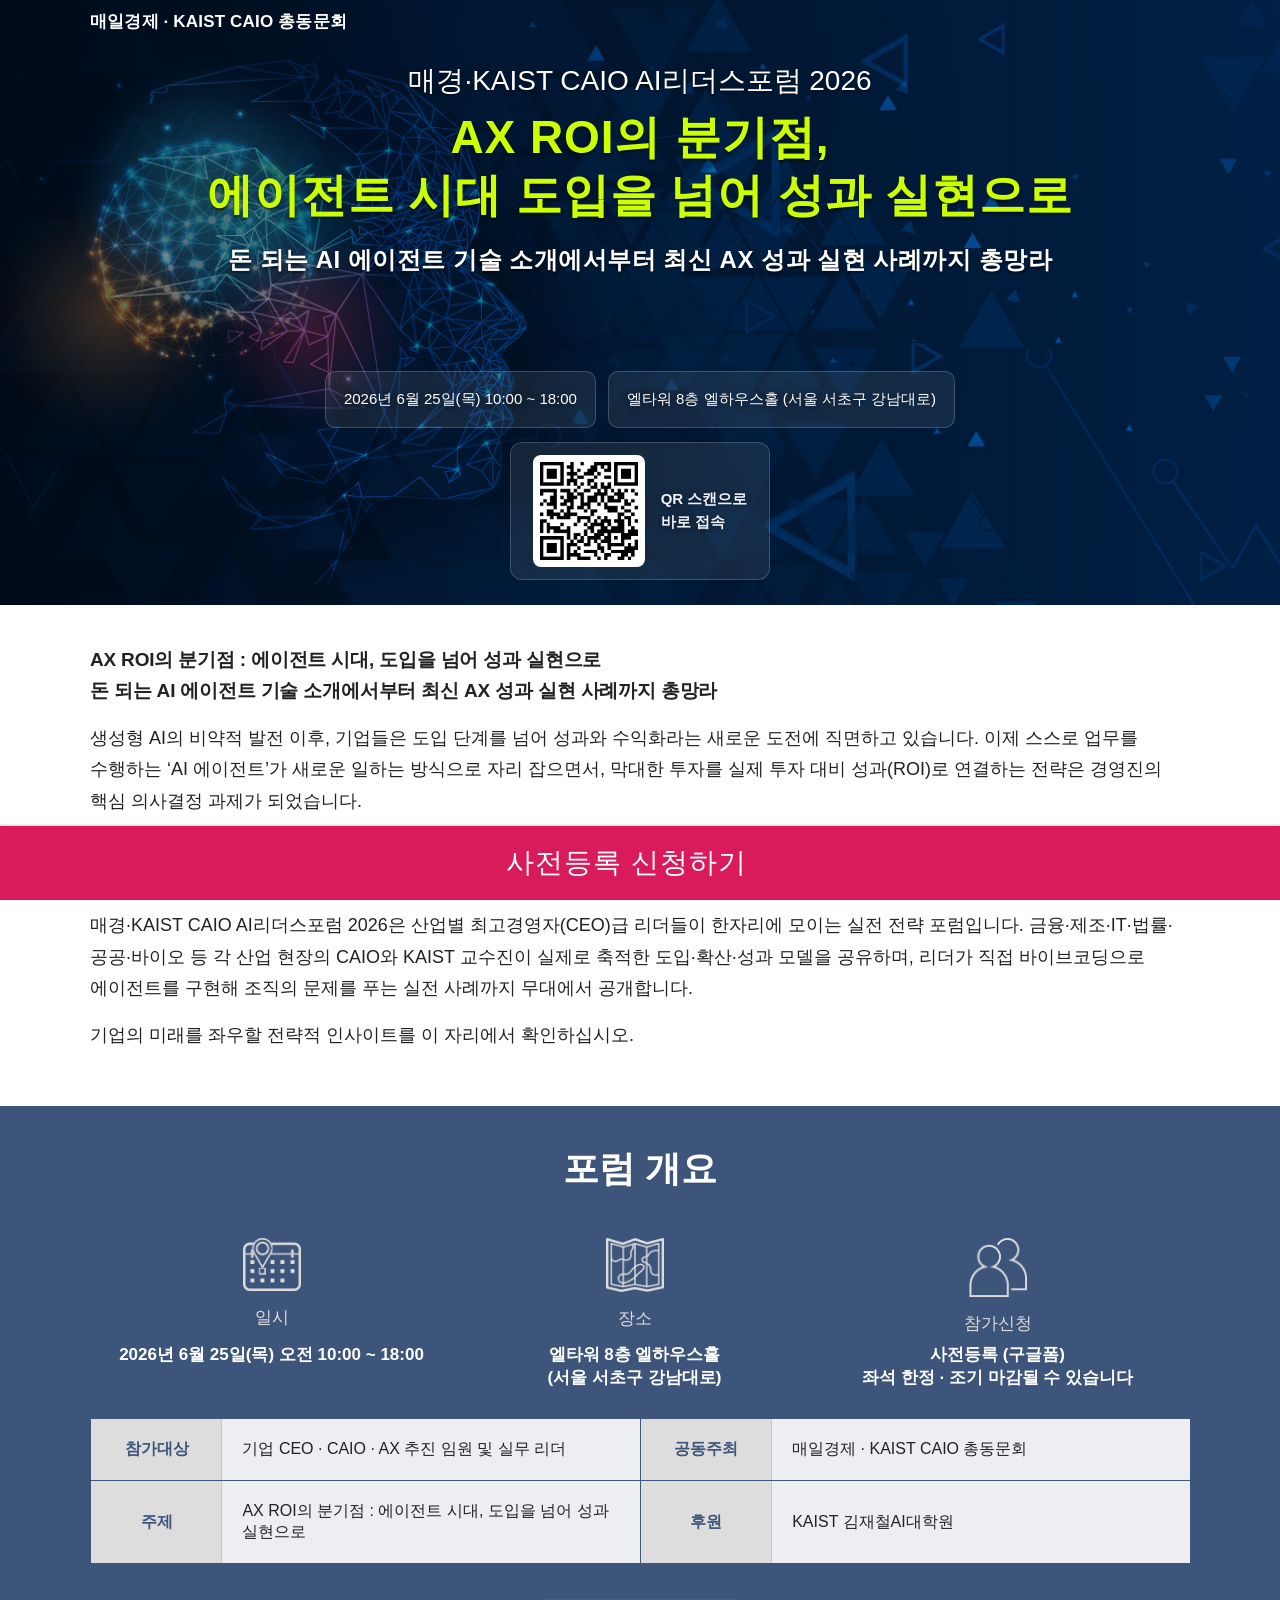
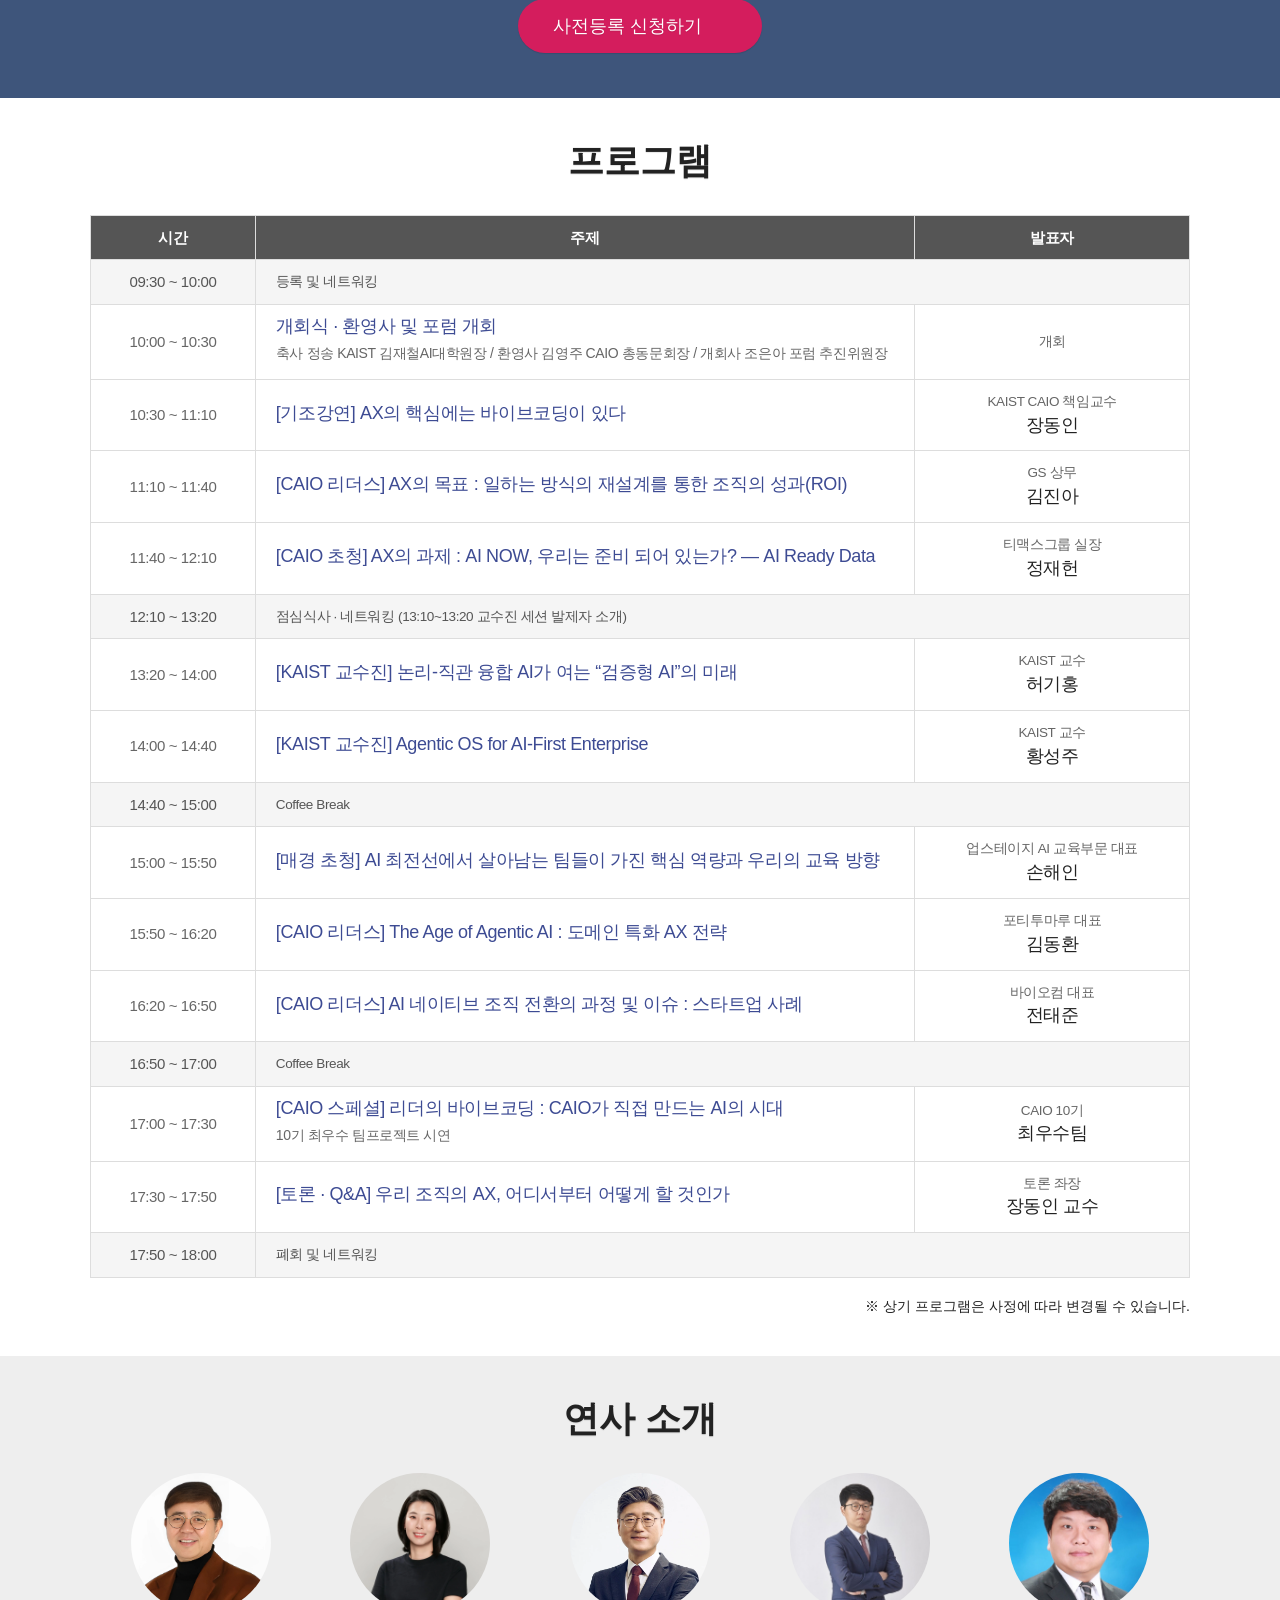
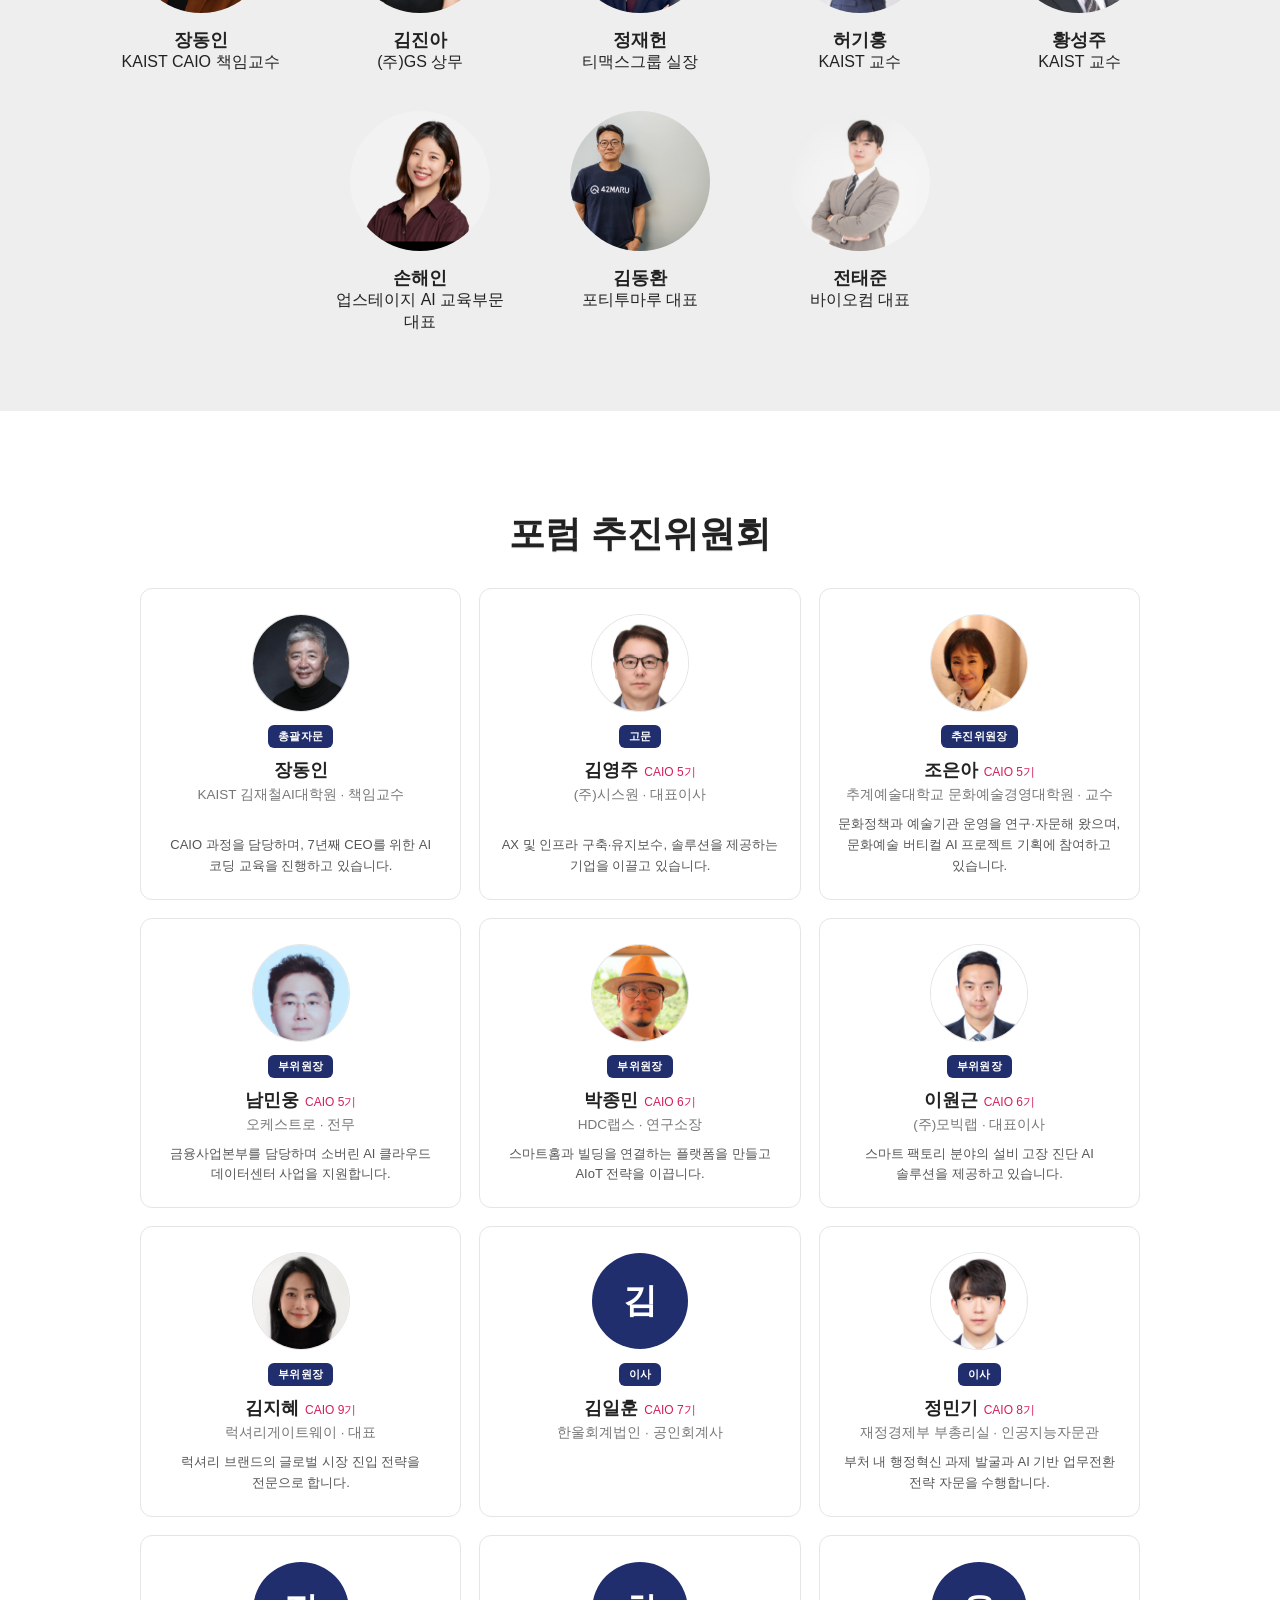
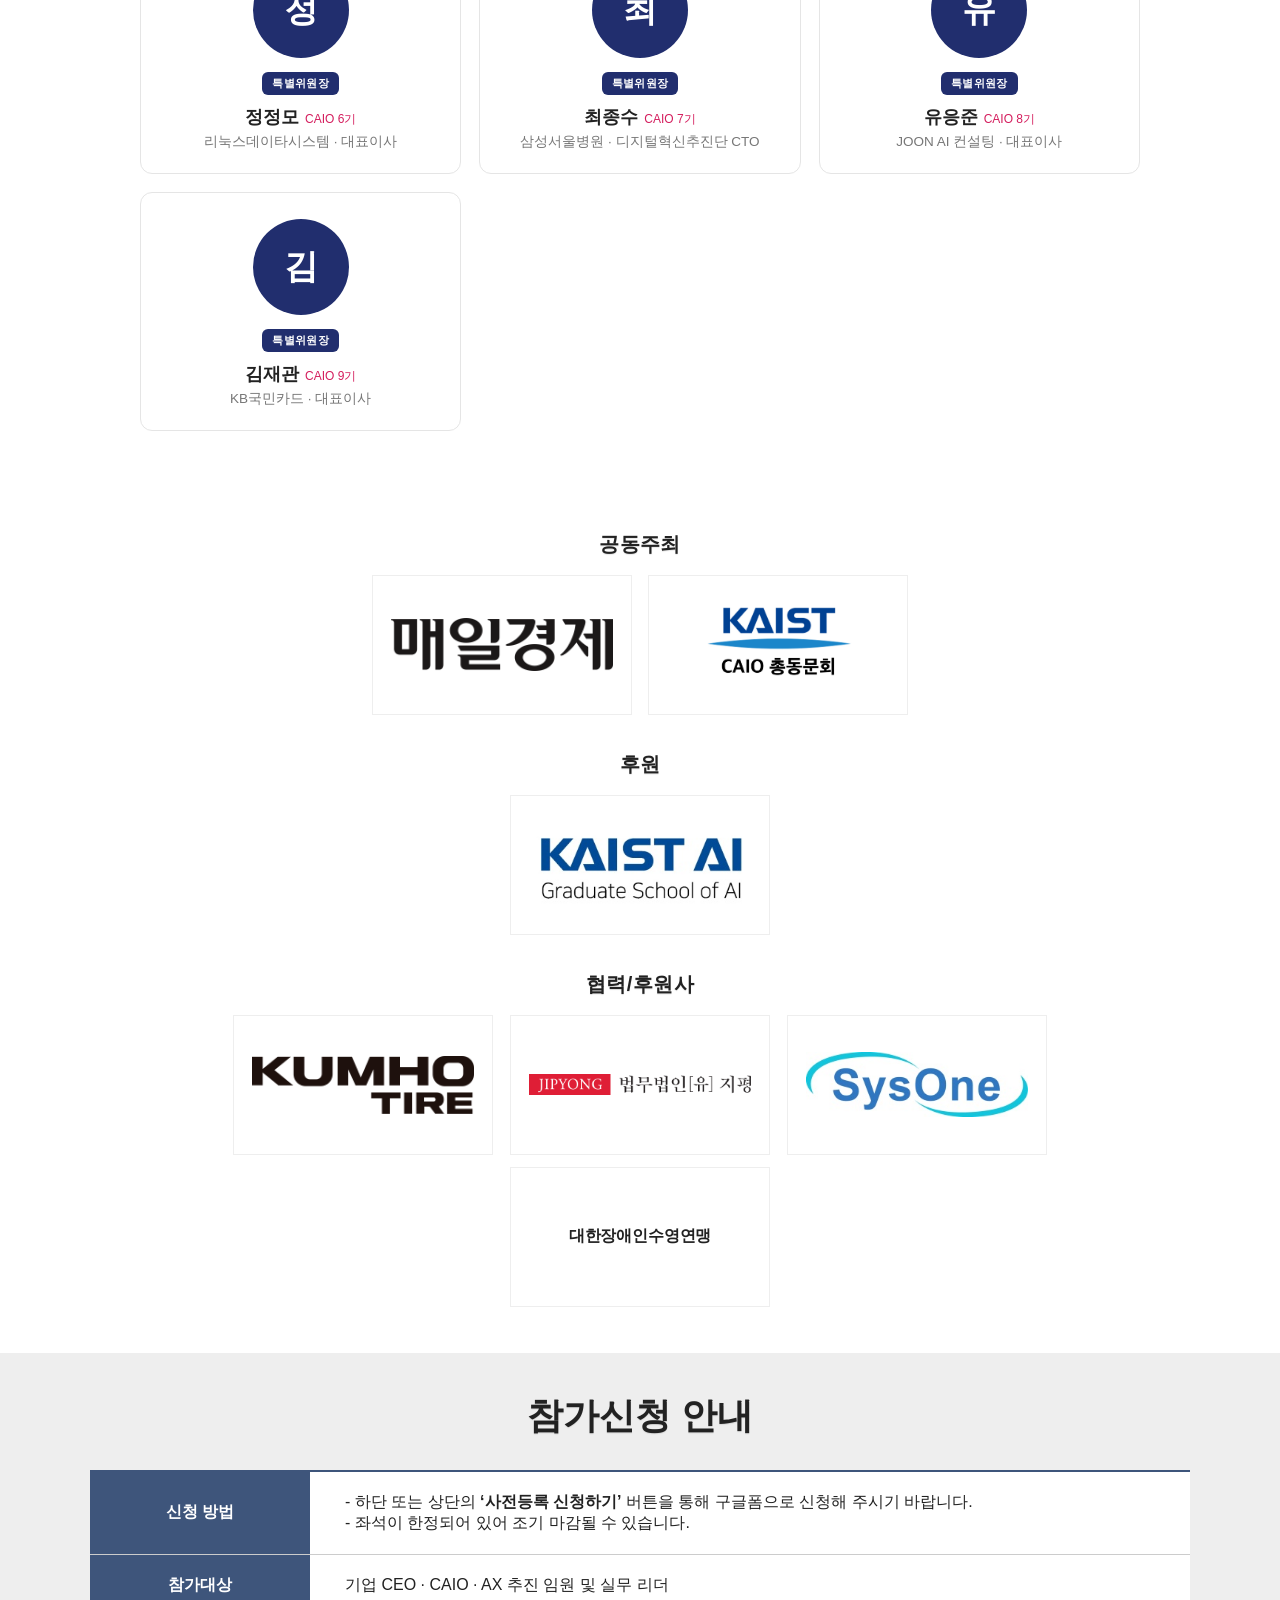
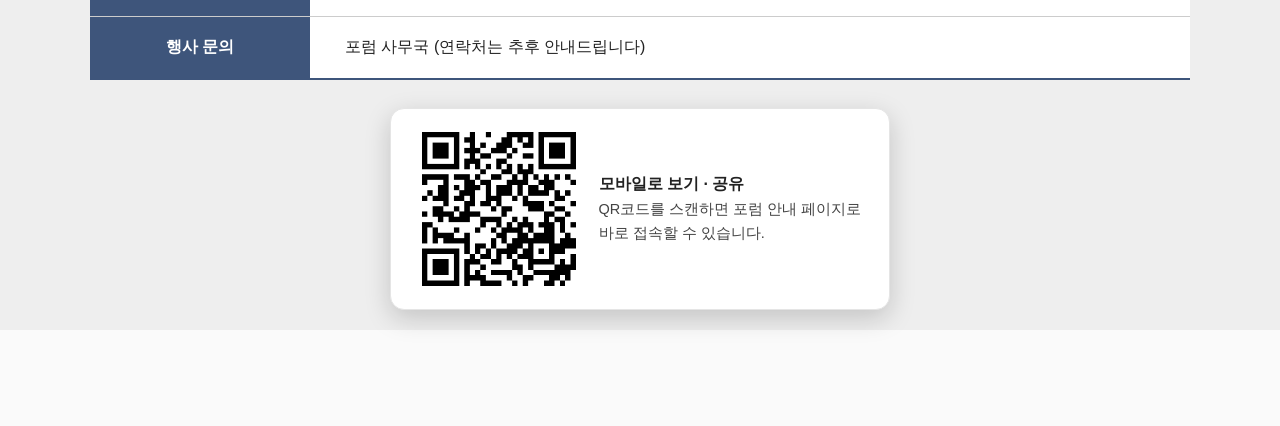
==== v1.html @ 05951656 "feat: 히어로 QR 별도 줄 분리 + 112px 확대 Co-Authored-By: Claude Fable 5 <noreply@anthropic.com>" ====
<!DOCTYPE html>
<html lang="ko">
<head>
<meta charset="UTF-8" />
<meta http-equiv="X-UA-Compatible" content="IE=edge" />
<title>매경·KAIST CAIO AI리더스포럼 2026</title>
<meta name="viewport" content="width=device-width,initial-scale=1.0" />
<meta name="description" content="AX ROI의 분기점 : 에이전트 시대, 도입을 넘어 성과 실현으로 — 2026. 6. 25(목) 엘타워 8층 엘하우스홀. 매경·KAIST CAIO AI리더스포럼 2026." />
<meta property="og:type" content="article" />
<meta property="og:title" content="매경·KAIST CAIO AI리더스포럼 2026" />
<meta property="og:description" content="AX ROI의 분기점 : 에이전트 시대, 도입을 넘어 성과 실현으로 — 2026. 6. 25(목) 엘타워 8층 엘하우스홀" />
<meta property="og:image" content="https://dev-riverkim.github.io/ai-leaders-forum-2026/images/poster.jpg" />
<meta name="twitter:card" content="summary_large_image" />

<!-- etnews 컨퍼런스 템플릿 CSS (로컬) -->
<link rel="stylesheet" href="assets/conference.css" />
<link rel="stylesheet" href="assets/SpoqaHanSans-kr.css" type="text/css" />
<script src="assets/jquery-3.6.0.min.js"></script>
<script src="assets/jquery.cookie.js"></script>
<style>
  /* 하단 고정 신청바에 마지막 콘텐츠가 가려지지 않도록 본문 끝 여백 확보 */
  body{ padding-bottom:96px; }
  main .request_guide{ padding-bottom:20px; }
  @media(max-width:768px){ body{ padding-bottom:74px; } }

  /* 파트너 로고 균일화 (원본 로고 크기가 제각각이라 박스에 맞춰 정렬) */
  main .partner .thumb_partner{ display:inline-flex !important; align-items:center; justify-content:center; width:260px; height:140px; padding:18px; box-sizing:border-box; vertical-align:middle; overflow:hidden; }
  main .partner .thumb_partner a{ display:inline-flex !important; width:auto !important; height:auto !important; padding:0 !important; align-items:center; justify-content:center; }
  main .partner .thumb_partner img{ max-width:100% !important; max-height:84px !important; width:auto !important; height:auto !important; object-fit:contain; }

  /* 강사 사진: 원형 프레임(140x140)에 종횡비 무관하게 꽉 차도록 통일 */
  main .teacher .thumb_teacher > span img{ width:100% !important; height:100% !important; object-fit:cover; object-position:center top; display:block; }

  /* 강사 그리드·이름·직책 가운데 정렬 (행 전체 중앙 정렬) */
  main .teacher .list_teacher{ text-align:center; }
  main .teacher .thumb_teacher{ text-align:center; }
  main .teacher .thumb_teacher > strong,
  main .teacher .thumb_teacher > p{ text-align:center; width:100%; }

  /* 포럼 추진위원회 */
  main .committee{ padding:60px 0; }
  main .committee .cgrid{ display:grid; grid-template-columns:repeat(3,1fr); gap:18px; max-width:1000px; margin:0 auto; }
  @media(max-width:820px){ main .committee .cgrid{ grid-template-columns:repeat(2,1fr); } }
  @media(max-width:520px){ main .committee .cgrid{ grid-template-columns:1fr; } }
  main .committee .ccard{ background:#fff; border:1px solid #e5e5e5; border-radius:12px; padding:26px 18px 22px; text-align:center; }
  main .committee .ccard .cph{ width:96px; height:96px; border-radius:50%; margin:0 auto 14px; overflow:hidden; box-shadow:0 0 0 1px #e5e5e5; }
  main .committee .ccard .cph img{ width:100%; height:100%; object-fit:cover; object-position:center top; display:block; }
  main .committee .ccard .cph.ph-init{ display:flex; align-items:center; justify-content:center; background:#212E6E; color:#fff; font-size:34px; font-weight:700; box-shadow:none; }
  main .committee .ccard .role{ display:inline-block; font-size:12px; font-weight:700; color:#fff; background:#212E6E; border-radius:4px; padding:3px 10px; }
  main .committee .ccard .cnm{ font-size:18px; font-weight:700; color:#222; margin-top:10px; }
  main .committee .ccard .cnm .gi{ font-size:12px; font-weight:500; color:#d41d5d; margin-left:6px; }
  main .committee .ccard .cpos{ font-size:13.5px; color:#777; margin-top:4px; }
  main .committee .ccard .cdesc{ font-size:13px; color:#555; line-height:1.6; margin-top:10px; }
</style>
<style>
/* ===== Designer QA fixes ===== */
header .title h2{ font-size:46px !important; line-height:1.25em; letter-spacing:.02em; }
@media(max-width:800px){ header .title h2{ font-size:34px !important; } }
.snsWrap{ margin:20px 0 !important; }
main .about article p{ font-size:18px; line-height:1.75em; }
main .about article > p:first-child b{ font-size:19px; line-height:1.6; letter-spacing:-.01em; }
main h3::after{ width:56px !important; }
main .partner h3{ font-size:20px !important; font-weight:600; margin-bottom:12px !important; letter-spacing:.02em; }
main .partner h3::after{ width:28px !important; height:2px !important; margin-top:8px !important; }
main .outline .outline_icon img{ width:58px; }
main .committee .cgrid{ align-items:stretch; }
main .committee .ccard{ display:flex; flex-direction:column; align-items:center; }
main .committee .ccard .cdesc{ margin-top:auto; padding-top:10px; }
main .committee .ccard .role{ border-radius:6px; padding:4px 10px; font-size:11px; letter-spacing:.03em; }
main .program .program_table td:last-child{ font-size:13.5px; }
@media(max-width:600px){ footer .btn_register{ font-size:20px; padding:16px 20px; } }
</style>
<style>
/* 참가신청 QR 블록 */
.qr-block{ margin:28px auto 0; display:flex; align-items:center; justify-content:center; gap:20px; background:#fff; border:1px solid #e5e5e5; border-radius:14px; padding:20px 28px; width:fit-content; max-width:92%; box-shadow:0 8px 26px rgba(0,0,0,.18); }
.qr-block img{ width:128px; height:128px; display:block; }
.qr-block p{ margin:0; font-size:14.5px; color:#444 !important; line-height:1.65; text-align:left; }
.qr-block p b{ font-size:16px; color:#222 !important; }
@media(max-width:560px){ .qr-block{ flex-direction:column; text-align:center; } .qr-block p{ text-align:center; } }
</style>
<style>
/* 히어로 인포 칩 + QR (B안: 한 줄 정렬) */
header{ position:relative; }
header .info.info-chips{ display:flex; justify-content:center; align-items:stretch; gap:12px; flex-wrap:wrap; }
header .info-chips .chip{ display:flex; align-items:center; background:rgba(255,255,255,.08); border:1px solid rgba(255,255,255,.18); border-radius:10px; padding:12px 18px; font-size:15px; font-weight:500; color:#fff; text-shadow:0 1px 6px rgba(0,0,0,.45); }
header .hero-qr-row{ display:flex; justify-content:center; margin-top:14px; }
header .hero-qr-row .chip-qr{ display:flex; align-items:center; gap:16px; background:rgba(255,255,255,.08); border:1px solid rgba(255,255,255,.18); border-radius:12px; padding:12px 22px; }
header .hero-qr-row .chip-qr img{ width:112px; height:112px; background:#fff; padding:5px; border-radius:8px; box-sizing:border-box; display:block; }
header .hero-qr-row .chip-qr b{ font-size:15px; color:#eef1fb; text-align:left; line-height:1.5; font-weight:600; text-shadow:0 1px 6px rgba(0,0,0,.45); }
@media(max-width:600px){ header .hero-qr-row{ display:none; } }
/* 하단 QR 강화 (포스터·공유용) */
.qr-block img{ width:160px !important; height:160px !important; }
</style>
</head>
<body>

<header style="background:url('images/header_bg.jpg') no-repeat; background-size:cover;">
  <div class="wrap">
    <h1><span style="font-size:17px;color:#fff;font-weight:700;letter-spacing:.01em;">매일경제 · KAIST CAIO 총동문회</span></h1>
    <div class="title">
      <p class="subcopy">매경·KAIST CAIO AI리더스포럼 2026</p>
      <h2>AX ROI의 분기점,<br>에이전트 시대 도입을 넘어 성과 실현으로</h2>
      <p class="subcopy2">돈 되는 AI 에이전트 기술 소개에서부터 최신 AX 성과 실현 사례까지 총망라</p>
    </div>
    <div class="snsWrap">
      <p>
        <a href="#" id="sns-tw" title="트위터 공유하기" class="btn_twitter" target="_blank" rel="noopener"></a>
        <a href="#" id="sns-fb" title="페이스북 공유하기" class="btn_facebook" target="_blank" rel="noopener"></a>
        <a href="#" id="sns-url" title="URL 복사하기" class="btn_url"></a>
      </p>
    </div>
    <div class="info info-chips">
      <span class="chip">2026년 6월 25일(목) 10:00 ~ 18:00</span>
      <span class="chip">엘타워 8층 엘하우스홀 (서울 서초구 강남대로)</span>
    </div>
    <div class="hero-qr-row" aria-hidden="true">
      <span class="chip chip-qr"><img src="qr.png" alt=""><b>QR 스캔으로<br>바로 접속</b></span>
    </div>
  </div>
</header>

<main role="main">
  <!-- 포럼 소개 -->
  <section class="about">
    <div class="wrap">
      <div class="h3_sub">
        <article>
          <p><b>AX ROI의 분기점 : 에이전트 시대, 도입을 넘어 성과 실현으로<br>
          돈 되는 AI 에이전트 기술 소개에서부터 최신 AX 성과 실현 사례까지 총망라</b></p>

          <p>생성형 AI의 비약적 발전 이후, 기업들은 도입 단계를 넘어 성과와 수익화라는 새로운 도전에 직면하고 있습니다. 이제 스스로 업무를 수행하는 ‘AI 에이전트’가 새로운 일하는 방식으로 자리 잡으면서, 막대한 투자를 실제 투자 대비 성과(ROI)로 연결하는 전략은 경영진의 핵심 의사결정 과제가 되었습니다.</p>

          <p>2026년은 기업 AI 확산의 분기점이 될 것입니다. 개념검증(PoC)을 지나 조직 전반으로 성과를 입증하느냐, 아니면 투자가 부담으로 남느냐 — 이제 누가 먼저 준비하느냐에 따라 기업의 경쟁력은 크게 달라질 수 있습니다.</p>

          <p>매경·KAIST CAIO AI리더스포럼 2026은 산업별 최고경영자(CEO)급 리더들이 한자리에 모이는 실전 전략 포럼입니다. 금융·제조·IT·법률·공공·바이오 등 각 산업 현장의 CAIO와 KAIST 교수진이 실제로 축적한 도입·확산·성과 모델을 공유하며, 리더가 직접 바이브코딩으로 에이전트를 구현해 조직의 문제를 푸는 실전 사례까지 무대에서 공개합니다.</p>

          <p>기업의 미래를 좌우할 전략적 인사이트를 이 자리에서 확인하십시오.</p>
        </article>
      </div>
    </div>
  </section>

  <!-- 포럼 개요 -->
  <section class="outline">
    <div class="wrap">
      <h3>포럼 개요</h3>
      <ul class="clearfix">
        <li>
          <div class="outline_icon"><img src="images/icon_outline01.png" alt="일시 아이콘"><span>일시</span></div>
          <strong>2026년 6월 25일(목) 오전 10:00 ~ 18:00</strong>
        </li>
        <li>
          <div class="outline_icon"><img src="images/icon_outline02.png" alt="장소 아이콘"><span>장소</span></div>
          <strong>엘타워 8층 엘하우스홀<br>(서울 서초구 강남대로)</strong>
        </li>
        <li>
          <div class="outline_icon"><img src="images/icon_outline03.png" alt="참가신청 아이콘"><span>참가신청</span></div>
          <strong>사전등록 (구글폼)<br>좌석 한정 · 조기 마감될 수 있습니다</strong>
        </li>
      </ul>

      <table class="clearfix outline_table">
        <colgroup><col width="12%"><col width="38%"><col width="12%"><col width="38%"></colgroup>
        <tr>
          <th>참가대상</th><td>기업 CEO · CAIO · AX 추진 임원 및 실무 리더</td>
          <th>공동주최</th><td>매일경제 · KAIST CAIO 총동문회</td>
        </tr>
        <tr>
          <th>주제</th><td>AX ROI의 분기점 : 에이전트 시대, 도입을 넘어 성과 실현으로</td>
          <th>후원</th><td>KAIST 김재철AI대학원</td>
        </tr>
      </table>

      <div class="outline_btnWrap">
        <a href="#" class="btn_register js-register" title="사전등록 신청하기">사전등록 신청하기<i></i></a>
      </div>
    </div>
  </section>

  <!-- 프로그램 -->
  <section class="program">
    <div class="wrap">
      <h3>프로그램</h3>
      <table class="program_table">
        <colgroup><col width="15%"><col width="*"><col width="25%"></colgroup>
        <thead><tr><th>시간</th><th>주제</th><th>발표자</th></tr></thead>
        <tbody>
          <tr class="break"><td>09:30 ~ 10:00</td><td colspan="2">등록 및 네트워킹</td></tr>
          <tr>
            <td>10:00 ~ 10:30</td>
            <td><strong>개회식 · 환영사 및 포럼 개회</strong><p>축사 정송 KAIST 김재철AI대학원장 / 환영사 김영주 CAIO 총동문회장 / 개회사 조은아 포럼 추진위원장</p></td>
            <td>개회</td>
          </tr>
          <tr>
            <td>10:30 ~ 11:10</td>
            <td><strong>[기조강연] AX의 핵심에는 바이브코딩이 있다</strong></td>
            <td>KAIST CAIO 책임교수<strong>장동인</strong></td>
          </tr>
          <tr>
            <td>11:10 ~ 11:40</td>
            <td><strong>[CAIO 리더스] AX의 목표 : 일하는 방식의 재설계를 통한 조직의 성과(ROI)</strong></td>
            <td>GS 상무<strong>김진아</strong></td>
          </tr>
          <tr>
            <td>11:40 ~ 12:10</td>
            <td><strong>[CAIO 초청] AX의 과제 : AI NOW, 우리는 준비 되어 있는가? — AI Ready Data</strong></td>
            <td>티맥스그룹 실장<strong>정재헌</strong></td>
          </tr>
          <tr class="break"><td>12:10 ~ 13:20</td><td colspan="2">점심식사 · 네트워킹 (13:10~13:20 교수진 세션 발제자 소개)</td></tr>
          <tr>
            <td>13:20 ~ 14:00</td>
            <td><strong>[KAIST 교수진] 논리-직관 융합 AI가 여는 “검증형 AI”의 미래</strong></td>
            <td>KAIST 교수<strong>허기홍</strong></td>
          </tr>
          <tr>
            <td>14:00 ~ 14:40</td>
            <td><strong>[KAIST 교수진] Agentic OS for AI-First Enterprise</strong></td>
            <td>KAIST 교수<strong>황성주</strong></td>
          </tr>
          <tr class="break"><td>14:40 ~ 15:00</td><td colspan="2">Coffee Break</td></tr>
          <tr>
            <td>15:00 ~ 15:50</td>
            <td><strong>[매경 초청] AI 최전선에서 살아남는 팀들이 가진 핵심 역량과 우리의 교육 방향</strong></td>
            <td>업스테이지 AI 교육부문 대표<strong>손해인</strong></td>
          </tr>
          <tr>
            <td>15:50 ~ 16:20</td>
            <td><strong>[CAIO 리더스] The Age of Agentic AI : 도메인 특화 AX 전략</strong></td>
            <td>포티투마루 대표<strong>김동환</strong></td>
          </tr>
          <tr>
            <td>16:20 ~ 16:50</td>
            <td><strong>[CAIO 리더스] AI 네이티브 조직 전환의 과정 및 이슈 : 스타트업 사례</strong></td>
            <td>바이오컴 대표<strong>전태준</strong></td>
          </tr>
          <tr class="break"><td>16:50 ~ 17:00</td><td colspan="2">Coffee Break</td></tr>
          <tr>
            <td>17:00 ~ 17:30</td>
            <td><strong>[CAIO 스페셜] 리더의 바이브코딩 : CAIO가 직접 만드는 AI의 시대</strong><p>10기 최우수 팀프로젝트 시연</p></td>
            <td>CAIO 10기<strong>최우수팀</strong></td>
          </tr>
          <tr>
            <td>17:30 ~ 17:50</td>
            <td><strong>[토론 · Q&amp;A] 우리 조직의 AX, 어디서부터 어떻게 할 것인가</strong></td>
            <td>토론 좌장<strong>장동인 교수</strong></td>
          </tr>
          <tr class="break"><td>17:50 ~ 18:00</td><td colspan="2">폐회 및 네트워킹</td></tr>
        </tbody>
      </table>
      <style>main .program .wrap > table td {text-align:center !important;} main .program .wrap > table td:nth-child(2) {text-align:left !important; padding-left:20px;}</style>
      <p class="textalign-right">※ 상기 프로그램은 사정에 따라 변경될 수 있습니다.</p>
    </div>
  </section>

  <!-- 강사소개 -->
  <section class="teacher">
    <div class="wrap">
      <h3>연사 소개</h3>
      <div class="list_teacher clearfix">

        <div id="lecturer2_btn" class="thumb_teacher"><span><img src="images/jangdongin.webp" width="130"></span><strong>장동인</strong><p>KAIST CAIO 책임교수</p></div>
        <div id="record2_modal" class="modal"><div class="modalWrap"><span class="close" title="닫기">&times;</span><div class="modal-content"><p><b>[기조강연] AX의 핵심에는 바이브코딩이 있다</b><br><br>現 KAIST 김재철AI대학원 CAIO 담당 책임교수 / AiBB Lab 대표<br>7년째 CEO를 위한 AI 코딩 교육 진행<br>前 한국테라데이타 부사장, SAS코리아 부사장 등 역임<br><br>AX(AI 전환)를 성과로 연결하는 핵심 동력으로서의 ‘바이브코딩’을 조망하고, 리더가 직접 AI를 활용해 조직의 문제를 푸는 방향을 제시합니다.</p></div></div></div>

        <div id="lecturer3_btn" class="thumb_teacher"><span><img src="images/kimjina.webp" width="130"></span><strong>김진아</strong><p>(주)GS 상무</p></div>
        <div id="record3_modal" class="modal"><div class="modalWrap"><span class="close" title="닫기">&times;</span><div class="modal-content"><p><b>[CAIO 리더스] AX의 목표 : 일하는 방식의 재설계를 통한 조직의 성과(ROI)</b><br>(주)GS 상무 · AX 조직 52g<br><br>GS그룹 AX 조직 52g가 6년간 정유공장·발전소·물류센터·편의점·고객센터 현장에서 추진한 혁신 사례를 통해, 기술 도입을 넘어 실제 업무 변화와 성과로 이어지는 방법을 공유합니다. AI를 조직문화와 일하는 방식의 변화로 연결하는 리더십·변화관리 원칙을 다룹니다.</p></div></div></div>

        <div id="lecturer4_btn" class="thumb_teacher"><span><img src="images/jeongjaeheon.webp" width="130"></span><strong>정재헌</strong><p>티맥스그룹 실장</p></div>
        <div id="record4_modal" class="modal"><div class="modalWrap"><span class="close" title="닫기">&times;</span><div class="modal-content"><p><b>[CAIO 초청] AX의 과제 : AI NOW, 우리는 준비 되어 있는가? — AI Ready Data</b><br>Tmax그룹 실장 · 前 오케스트로 AGI 대표<br><br>에이전트는 구매가 아니라 보안·인프라·데이터 3대 전제 위에서 작동합니다. 경쟁력이 비정형·실시간 데이터의 표준화(ARD)로 이동하는 흐름과, 운영 가능한 AI 학습데이터를 만드는 글로벌 표준·프로세스, 한국형 소버린 AI 전략까지 제시합니다.</p></div></div></div>

        <div id="lecturer5_btn" class="thumb_teacher"><span><img src="images/heogihong.jpg" width="130"></span><strong>허기홍</strong><p>KAIST 교수</p></div>
        <div id="record5_modal" class="modal"><div class="modalWrap"><span class="close" title="닫기">&times;</span><div class="modal-content"><p><b>[KAIST 교수진] 논리-직관 융합 AI가 여는 “검증형 AI”의 미래</b><br>KAIST 교수<br><br>신경망 기반 AI는 지시를 올바로 따르는지 엄밀히 판단하기 어렵습니다. 뛰어난 직관의 언어 모델과 엄밀한 논리의 검증 시스템이 결합되는 ‘검증형 AI’의 미래를 함께 그립니다.</p></div></div></div>

        <div id="lecturer6_btn" class="thumb_teacher"><span><img src="images/hwangseongju.jpg" width="130"></span><strong>황성주</strong><p>KAIST 교수</p></div>
        <div id="record6_modal" class="modal"><div class="modalWrap"><span class="close" title="닫기">&times;</span><div class="modal-content"><p><b>[KAIST 교수진] Agentic OS for AI-First Enterprise</b><br>KAIST 교수<br><br>AI-First 기업으로 전환하기 위한 에이전트 기반 운영체계(Agentic OS)의 개념과 방향을 제시합니다.</p></div></div></div>

        <div id="lecturer7_btn" class="thumb_teacher"><span><img src="images/sonhaein.png" width="130"></span><strong>손해인</strong><p>업스테이지 AI 교육부문 대표</p></div>
        <div id="record7_modal" class="modal"><div class="modalWrap"><span class="close" title="닫기">&times;</span><div class="modal-content"><p><b>[매경 초청] AI 최전선에서 살아남는 팀들이 가진 핵심 역량과 우리의 교육 방향</b><br>업스테이지 AI 교육부문 대표 · 창업 멤버<br><br>AlphaGo·ChatGPT·Agent 시대로 파도가 빨라지며 기업이 원하는 인재상도 달라졌습니다. NVIDIA·업스테이지 최전선에서 목격한 살아남는 팀의 공통 역량과, 에이전트 시대 교육이 바꿔야 할 지점을 구체적으로 풀어냅니다.</p></div></div></div>

        <div id="lecturer8_btn" class="thumb_teacher"><span><img src="images/kimdonghwan.jpg" width="130"></span><strong>김동환</strong><p>포티투마루 대표</p></div>
        <div id="record8_modal" class="modal"><div class="modalWrap"><span class="close" title="닫기">&times;</span><div class="modal-content"><p><b>[CAIO 리더스] The Age of Agentic AI : 도메인 특화 AX 전략</b><br>포티투마루 대표 · 국가AI전략위 공공AX 위원<br><br>딥러닝 기반 AI의 발전 흐름을 돌아보고, Generative를 넘어 Agentic AI 기반의 산업·공공·행정 혁신으로 생산성과 글로벌 경쟁력을 확보한 사례를 공유합니다. 금융·제조·전자·법률·헬스케어·공공 등 도메인별 특화 AX 전략을 함께 고민합니다.</p></div></div></div>

        <div id="lecturer9_btn" class="thumb_teacher"><span><img src="images/jeontaejun.jpg" width="130"></span><strong>전태준</strong><p>바이오컴 대표</p></div>
        <div id="record9_modal" class="modal"><div class="modalWrap"><span class="close" title="닫기">&times;</span><div class="modal-content"><p><b>[CAIO 리더스] AI 네이티브 조직 전환의 과정 및 이슈 : 스타트업 사례</b><br>바이오컴 대표 · KAIST CAIO 과정 대상<br><br>AI를 도입한 회사는 많지만 성과를 매출·비용으로 증명하는 회사는 드뭅니다. AI가 안전하고 측정 가능하게 일하도록 만드는 운영 체계를 다루며, 인당 생산성을 끌어올리는 방법과 자산이 되는 에이전트의 차이를 직접 운영·검증한 경험으로 제시합니다.</p></div></div></div>

      </div>
    </div>
  </section>

  <!-- 포럼 추진위원회 -->
  <section class="committee">
    <div class="wrap">
      <h3>포럼 추진위원회</h3>
      <div class="cgrid">
        <div class="ccard"><div class="cph"><img src="images/comm_jangdongin.jpg" alt="장동인"></div><span class="role">총괄자문</span><div class="cnm">장동인</div><div class="cpos">KAIST 김재철AI대학원 · 책임교수</div><div class="cdesc">CAIO 과정을 담당하며, 7년째 CEO를 위한 AI 코딩 교육을 진행하고 있습니다.</div></div>
        <div class="ccard"><div class="cph"><img src="images/comm_kimyoungju.jpg" alt="김영주"></div><span class="role">고문</span><div class="cnm">김영주<span class="gi">CAIO 5기</span></div><div class="cpos">(주)시스원 · 대표이사</div><div class="cdesc">AX 및 인프라 구축·유지보수, 솔루션을 제공하는 기업을 이끌고 있습니다.</div></div>
        <div class="ccard"><div class="cph"><img src="images/comm_joeuna.jpg" alt="조은아"></div><span class="role">추진위원장</span><div class="cnm">조은아<span class="gi">CAIO 5기</span></div><div class="cpos">추계예술대학교 문화예술경영대학원 · 교수</div><div class="cdesc">문화정책과 예술기관 운영을 연구·자문해 왔으며, 문화예술 버티컬 AI 프로젝트 기획에 참여하고 있습니다.</div></div>
        <div class="ccard"><div class="cph"><img src="images/comm_nammin.jpg" alt="남민웅"></div><span class="role">부위원장</span><div class="cnm">남민웅<span class="gi">CAIO 5기</span></div><div class="cpos">오케스트로 · 전무</div><div class="cdesc">금융사업본부를 담당하며 소버린 AI 클라우드 데이터센터 사업을 지원합니다.</div></div>
        <div class="ccard"><div class="cph"><img src="images/comm_parkjongmin.jpg" alt="박종민"></div><span class="role">부위원장</span><div class="cnm">박종민<span class="gi">CAIO 6기</span></div><div class="cpos">HDC랩스 · 연구소장</div><div class="cdesc">스마트홈과 빌딩을 연결하는 플랫폼을 만들고 AIoT 전략을 이끕니다.</div></div>
        <div class="ccard"><div class="cph"><img src="images/comm_leewongeun.jpg" alt="이원근"></div><span class="role">부위원장</span><div class="cnm">이원근<span class="gi">CAIO 6기</span></div><div class="cpos">(주)모빅랩 · 대표이사</div><div class="cdesc">스마트 팩토리 분야의 설비 고장 진단 AI 솔루션을 제공하고 있습니다.</div></div>
        <div class="ccard"><div class="cph"><img src="images/comm_kimjihye.jpg" alt="김지혜"></div><span class="role">부위원장</span><div class="cnm">김지혜<span class="gi">CAIO 9기</span></div><div class="cpos">럭셔리게이트웨이 · 대표</div><div class="cdesc">럭셔리 브랜드의 글로벌 시장 진입 전략을 전문으로 합니다.</div></div>
        <div class="ccard"><div class="cph ph-init">김</div><span class="role">이사</span><div class="cnm">김일훈<span class="gi">CAIO 7기</span></div><div class="cpos">한울회계법인 · 공인회계사</div></div>
        <div class="ccard"><div class="cph"><img src="images/comm_jeongmingi.jpg" alt="정민기"></div><span class="role">이사</span><div class="cnm">정민기<span class="gi">CAIO 8기</span></div><div class="cpos">재정경제부 부총리실 · 인공지능자문관</div><div class="cdesc">부처 내 행정혁신 과제 발굴과 AI 기반 업무전환 전략 자문을 수행합니다.</div></div>
        <div class="ccard"><div class="cph ph-init">정</div><span class="role">특별위원장</span><div class="cnm">정정모<span class="gi">CAIO 6기</span></div><div class="cpos">리눅스데이타시스템 · 대표이사</div></div>
        <div class="ccard"><div class="cph ph-init">최</div><span class="role">특별위원장</span><div class="cnm">최종수<span class="gi">CAIO 7기</span></div><div class="cpos">삼성서울병원 · 디지털혁신추진단 CTO</div></div>
        <div class="ccard"><div class="cph ph-init">유</div><span class="role">특별위원장</span><div class="cnm">유응준<span class="gi">CAIO 8기</span></div><div class="cpos">JOON AI 컨설팅 · 대표이사</div></div>
        <div class="ccard"><div class="cph ph-init">김</div><span class="role">특별위원장</span><div class="cnm">김재관<span class="gi">CAIO 9기</span></div><div class="cpos">KB국민카드 · 대표이사</div></div>
      </div>
    </div>
  </section>

  <!-- 공동주최 · 후원 -->
  <section class="partner">
    <div class="wrap">
      <h3>공동주최</h3>
      <div class="list_partner">
        <span class="thumb_partner"><img src="images/logo_mk_wide.png" alt="매일경제"></span>
        <span class="thumb_partner"><a href="http://www.kaist.ac.kr/kr/" target="_blank" rel="noopener"><img src="images/logo_kaist.jpg" alt="KAIST CAIO 총동문회"></a></span>
      </div>
      <h3>후원</h3>
      <div class="list_partner">
        <span class="thumb_partner"><a href="http://gsai.kaist.ac.kr/?lang=ko" target="_blank" rel="noopener"><img src="images/logo_kaistai.jpg" alt="KAIST 김재철AI대학원"></a></span>
      </div>
      <h3>협력/후원사</h3>
      <div class="list_partner">
        <span class="thumb_partner"><a href="https://www.kumhotire.co.kr" target="_blank" rel="noopener"><img src="images/logo_kumho.png" alt="금호타이어"></a></span>
        <span class="thumb_partner"><a href="https://www.jipyong.com" target="_blank" rel="noopener"><img src="images/logo_jipyong.png" alt="법무법인 지평"></a></span>
        <span class="thumb_partner"><a href="http://www.sysone.co.kr/" target="_blank" rel="noopener"><img src="images/logo_sysone.jpg" alt="시스원"></a></span>
        <span class="thumb_partner" style="color:#222;font-size:16px;font-weight:700;letter-spacing:-.01em;"><a href="https://swimming.koreanpc.kr" target="_blank" rel="noopener" style="text-decoration:none;color:#222;">대한장애인수영연맹</a></span>
      </div>
    </div>
  </section>

  <!-- 참가신청 안내 -->
  <section class="request_guide">
    <div class="wrap">
      <h3>참가신청 안내</h3>
      <table>
        <colgroup><col width="20%"><col width="80%"></colgroup>
        <tr>
          <th>신청 방법</th>
          <td>
            <p>- 하단 또는 상단의 <b>‘사전등록 신청하기’</b> 버튼을 통해 구글폼으로 신청해 주시기 바랍니다.</p>
            <p>- 좌석이 한정되어 있어 조기 마감될 수 있습니다.</p>
          </td>
        </tr>
        <tr>
          <th>참가대상</th>
          <td><p>기업 CEO · CAIO · AX 추진 임원 및 실무 리더</p></td>
        </tr>
        <tr>
          <th>행사 문의</th>
          <td><p>포럼 사무국 (연락처는 추후 안내드립니다)</p></td>
        </tr>
      </table>

      <div class="qr-block">
        <img src="qr.png" alt="사전등록 QR코드">
        <p><b>모바일로 보기 · 공유</b><br>QR코드를 스캔하면 포럼 안내 페이지로<br>바로 접속할 수 있습니다.</p>
      </div>
    </div>
  </section>
</main>

<footer>
  <a href="#top" title="맨 위로" class="btn_gotop"><img src="images/btn_gotop.png"></a>
  <a href="#" title="사전등록 신청하기" class="btn_register js-register">사전등록 신청하기<i></i></a>
</footer>

<script>
  // ===== 구글폼 신청 링크 (받으면 이 값만 교체) =====
  var REGISTER_URL = ""; // 예: "https://forms.gle/xxxxxxxx"

  $(function(){
    // 신청 버튼 동작
    $(".js-register").on("click", function(e){
      e.preventDefault();
      if(REGISTER_URL){ window.open(REGISTER_URL, "_blank"); }
      else { alert("사전등록 링크는 준비 중입니다. 곧 오픈됩니다."); }
    });

    // 강사 모달
    for (var i=1;i<=20;i++){
      if ($("#lecturer"+i+"_btn").length<=0) continue;
      if ($("#record"+i+"_modal").length>0){
        $("#lecturer"+i+"_btn").css("cursor","pointer").on("click", function(){
          var id = this.id.replace("lecturer","#record").replace("btn","modal");
          $(id).css("display","flex");
        });
      }
    }
    $(".close").on("click", function(){ $(this).closest(".modal").hide(); });
    window.onclick = function(event){
      var t = event.target;
      if (t.className === "modal") t.style.display = "none";
    };

    // 맨 위로
    $(window).scroll(function(){
      if ($(this).scrollTop() > 200) $(".btn_gotop").fadeIn();
      else $(".btn_gotop").fadeOut();
    });
    $(".btn_gotop").click(function(){ $("html, body").animate({scrollTop:0}, 400); return false; });

    // SNS 공유
    var url = location.href.split('#')[0];
    var title = "매경·KAIST CAIO AI리더스포럼 2026";
    $("#sns-tw").attr("href","https://twitter.com/intent/tweet?text="+encodeURIComponent(title)+"&url="+encodeURIComponent(url));
    $("#sns-fb").attr("href","https://www.facebook.com/sharer/sharer.php?u="+encodeURIComponent(url));
    $("#sns-url").on("click", function(e){
      e.preventDefault();
      if(navigator.clipboard){ navigator.clipboard.writeText(url).then(function(){alert("주소가 복사되었습니다.");}); }
      else { prompt("Ctrl+C로 복사하세요.", url); }
    });
  });
</script>
</body>
</html>
---- assets/conference.css ----
@charset "utf-8";
@import url('https://spoqa.github.io/spoqa-han-sans/css/SpoqaHanSansNeo.css');

article, aside, details, figcaption, figure, footer, header, menu, nav, section, main { display: block; }

/*reset*/
* {box-sizing:border-box; word-break:keep-all;}
ul,ol {list-style:none; margin:0; padding:0;}
img, fieldset {border:0;}
a { color:inherit; text-decoration:none; }
table { border-collapse:collapse; }
input,button,select,label {vertical-align:middle;}
button { background:transparent; border:0;}
hr {display:none;}
del,ins {text-decoration:none;}
* {margin:0; padding:0; outline:0}
html, body, div, span, object, iframe, h1, h2, h3, h4, h5, h6, p, blockquote, pre,
abbr, address, cite, code, del, dfn, em, img, ins, kbd, q, samp,
small, strong, sub, sup, var, b, i, dl, dt, dd, ol, ul, li,
fieldset, form, label, legend, caption, tbody, tfoot, thead, 
article, aside, canvas, details, figcaption, figure, footer, header, hgroup, menu, nav, section, summary,
time, mark, audio, video,select,option {margin:0; padding:0; border:0; outline:0; background:transparent;}

.clearfix {zoom:1;}
.clearfix:after {content:''; display:block; clear:both;}
.clearfix { clear:both; }
.hide {position:absolute; left:-100000em; top:-100000em;}

body { margin:0; padding:0; color:#222; font-family:'Spoqa Han Sans Neo', 'Apple SD Gothic Neo', 'Malgun Gothic','돋움','dotum','Helvetica Neue', Helvetica, Roboto, Arial, sans-serif; font-size:17px; background-color:#fafafa;}
header, section, footer, hgroup{ display:block; }
body {-webkit-text-size-adjust: 100%;}
.wrap {width:1100px; margin:0 auto;}

header {padding:10px 0 25px; word-break:keep-all; background-color:#444;}
header h1 {position:relative; font-size:0; margin-bottom:30px;}
header h1 img {height:24px;}
header h1 .btn_logout {color:#eee; font-size:16px; position:absolute; top:2px; right:5px;  font-weight:normal; text-shadow:0 0 1px rgba(0,0,0,1);}
header .title {text-align:center; }
header .title h2 {color:#ccff00; font-size:52px; line-height:1.2em;  text-shadow:0 2px 2px rgba(0,0,0,0.5);  font-weight:700; letter-spacing:0.04em; margin-bottom:20px;}
header .title .subcopy {color:#fff; font-size:28px; line-height:1.3em; text-shadow:0 1px 2px rgba(0,0,0,0.5); font-weight:300; margin-bottom:10px;}
header .title .subcopy2 {color:#fff; font-size:24px; font-weight:700; text-shadow:0 2px 2px rgba(0,0,0,0.5); letter-spacing:0.5px;}
header .info {text-align:center; color:#fff; font-size:18px; text-shadow:0 1px 1px rgba(0,0,0,0.5); line-height:1.7em;}
header .info .highlight {background-color:#1780c0; display:inline-block; padding:10px 20px; border-radius:50px; line-height:1em; margin:5px 0; box-shadow:0 1px 2px rgba(0,0,0,0.5);}

.snsWrap {position:relative; text-align:center; margin:35px 0;}
.snsWrap a {display:inline-block; width:50px; height:50px; margin:0 5px; border-radius:50px; box-shadow:0px 2px 3px rgba(0,0,0,0.2); background-image:url('https://img.etnews.com/2018/conference/images/icon_common.png'); background-size:250px;}
.snsWrap a img {width:100%; height:100%; }
.snsWrap .btn_facebook {background-position:-50px 0;}
.snsWrap .btn_url {background-position:-100px 0;}

main { padding:40px 0 0; position:relative; background-color:#fff;}
main h3 {font-size:36px; font-weight:700; margin-bottom:30px; line-height:1.3em; text-shadow: 0 1px 1px rgba(0,0,0,0.1); text-align:center;}
main section {margin-bottom:40px;}

main .h3_sub {position:relative;}
main .h3_sub img + article {padding-right:530px; }
main .h3_sub > img {position:absolute; right:0; top:0; width:500px;}

main .about {font-size:18px; overflow:hidden;}
main .about strong {font-size:25px; display:block; margin:0 0 7px;}
main .about p {margin-bottom:15px; font-size:17px; line-height:1.5em;}
main .about u {text-decoration:none; box-shadow:inset 0 -20px 0 rgba(200,247,50,.7);}
main .about b {font-weight:bold;}
main .about mark {color:#dd0d00; font-weight:bold; font-size:20px;}

main .outline {background-color:#3e557b; padding:40px 0; color:#fff; text-align:center;}
main .outline h3 {text-align:center; margin-bottom:45px;}
main .outline li {float:left; width:33%; padding:0 15px;}
main .outline .outline_icon {display:inline-block; width:90px; height:90px; border-radius:100px; margin-bottom:15px;}
main .outline .outline_icon img {width:50px;}
main .outline .outline_icon span {display:block; color:#ddd; margin-top:10px;}
main .outline strong {display:block;}
main .outline table {font-size:16px; margin:30px 0 20px; width:100%;}
main .outline th, main .outline td {padding:20px; border-bottom:1px solid #3e557b; }
main .outline th {background-color:#ddd; color:#3e557b; border-left:1px solid #3e557b;}
main .outline td {background-color:#eceef2; color:#222; text-align:left; line-height:1.3em; box-shadow:-1px 0 0 rgba(0,0,0,0.1);}
main .outline p {text-align:left; font-size:16px; padding:0 20px; line-height:1.4em; margin-bottom:3px; color:#eee;}
main .outline .outline_btnWrap {margin-top:30px;}
main .outline .outline_btnWrap a {display:inline-block; padding:15px 35px; text-shadow:0 1px 1px rgba(0,0,0,0.1); box-shadow:0 1px 1px rgba(0,0,0,0.1); margin:5px; border-radius:60px; font-size:18px; font-weight:400; cursor:pointer;}
main .outline .outline_btnWrap a > i {display:inline-block; width:16px; height:16px; background-image:url('https://img.etnews.com/2018/conference/images/icon_btn.png'); background-size:64px; margin-left:8px;}
main .outline .outline_btnWrap a.btn_register {background-color:#d41d5d;}
main .outline .outline_btnWrap a.btn_faq {background-color:#05875A;} 
main .outline .outline_btnWrap a.btn_faq i {background-position:-16px;}
main .outline .outline_btnWrap a.btn_check {background-color:#870533;}
main .outline .outline_btnWrap a.btn_check i {background-position:-32px;}
main .outline .outline_btnWrap a.btn_replay {background-color:#08ABD4;}
main .outline .outline_btnWrap a.btn_replay i {background-position:-48px;}
main .outline .btn_map {font-size:14px; font-weight:400; display:inline-block; line-height:1em; border:1px solid #fff; padding:8px 10px; border-radius:20px; color:#fff; box-shadow:0 0 1px rgba(0,0,0,0.1); margin-top:12px;}
main .outline .btn_map:hover {background-color:#fff; color:#3e557b;}
main .outline .faq {font-size:15px;}
main .outline .faq li {float:none; width:100%; padding:0;}
main .outline .faq li:last-child {text-align:center;}
main .outline .faq .title {font-weight:bold; margin-top:10px;}
main .outline .faq .con span {color:#d91b5c;}
main .outline .faq .con:last-child {text-align:center;}
main .outline .faq .btn_qmail {display:inline-block; font-size:17px; padding:12px 30px; background-color:#d91b5c; color:#fff; border-radius:4px; margin:15px 0 10px;}

main .program table {width:100%;line-height:1.4em; margin-bottom:20px; color:#666;}
main .program thead th {background-color:#555; color:#fff; text-align:center; font-weight:bold;}
main .program tbody th {background-color:#f5f5f5;}
main .program th, main .program table td {border:1px solid #ddd; padding:10px 20px; text-align:center; letter-spacing:-0.4px; font-size:15px;}
main .program td {letter-spacing:-0.5px;}
main .program .wrap > table td:nth-child(2) {text-align:left;}
main .program td .sub {color:#444; font-weight:bold; margin-bottom:2px; display:block;}
main .program td:last-child strong {color:#222;}
main .program td ul {display:inline-block; text-align:left; line-height:1.4em; color:#666; margin-bottom:4px;}
main .program strong {display:block; font-weight:normal; color:#3d4b93; margin-bottom:3px; font-size:18px; }
main .program p {font-size:14px; margin-bottom:3px;}
main .program table .break td {background-color:#f5f5f5; color:#555;}
main .program .sessionWrap {padding:0; border-left:none;}
main .program .sessionWrap > table {float:left; width:33.3333333333%; margin-bottom:0;}
main .program .sessionWrap > table th, main .program .sessionWrap > table td {border-right:none; border-bottom:none;}
main .program .sessionWrap table:first-child th {background-color:#4698cc; color:#fff;}
main .program .sessionWrap table:first-child td {background-color:#eef9ff;}
main .program .sessionWrap table:first-child strong {color:#184664;}
main .program .sessionWrap table:nth-child(2) th {background-color:#c76565; color:#fff;}
main .program .sessionWrap table:nth-child(2) td {background-color:#fff3f3;}
main .program .sessionWrap table:nth-child(2) strong {color:#8e0101}
main .program .sessionWrap table:nth-child(3) th {background-color:#549c34; color:#fff;}
main .program .sessionWrap table:nth-child(3) td {background-color:#f5fff0;}
main .program .sessionWrap table:nth-child(3) strong {color:#1d5613;}
main .program .sessionWrap time {display:block;}

main .teacher {background-color:#eeeeee; padding:40px 0; text-align:center;}
main .teacher .thumb_teacher {display:inline-block; width:215px; text-align:center; padding:0 10px; line-height:1.3em; margin-bottom:38px; vertical-align:top;}
main .teacher .thumb_teacher:hover {color:#3d4b93; cursor:pointer;}
main .teacher .thumb_teacher > span {display:inline-block; width:140px; height:140px; border-radius:70px; overflow:hidden;}
main .teacher .thumb_teacher > span img {width:100%;}
main .teacher .thumb_teacher > strong {display:block; font-size:18px; margin-top:10px;}
main .teacher .thumb_teacher > p {font-size:16px;}

.modal { display:none;  position:fixed; z-index:1; left: 0; top: 0; width:100%; height:100%; padding:5%; overflow:auto; background-color:rgba(0,0,0,.6); align-items:center;}
.modalWrap {position:relative; width:100%; max-height:100%; margin:0 auto; }
.modal-content { background-color:#fefefe; color:#444; font-size:16px; line-height:1.6em; text-align:left; margin:0 auto; padding:25px; width:100%; max-height:80vh; overflow-y:scroll;}
.close { position:absolute; top:-35px; right:-3px; color: #fff; font-size:30px; line-height:1em; font-weight: bold; }
.close:hover, .close:focus { color:#ccff00; text-decoration: none; cursor: pointer;}

main .partner {text-align:center;}
main .partner h3 {margin-bottom:20px;}
main .partner .list_partner {margin-bottom:30px;}
main .partner .thumb_partner {display:inline-block; width:260px; height:140px; margin:6px; overflow:hidden; border:1px solid #eee;}
main .partner .thumb_partner:hover {border:1px solid #ddd; box-shadow:0 0 1px rgba(0,0,0,0.03);}
main .partner .thumb_partner a {display:table-cell; width:260px; height:140px; text-align:center; vertical-align:middle; padding:0 30px;}
main .partner .thumb_partner b {display:table-cell; width:260px; height:140px; text-align:center; vertical-align:middle; padding:0 30px;}
main .partner .thumb_partner img {max-width:200px; max-height:80px; }

main .request_guide {background-color:#eee; padding:40px 0; margin-bottom:0;}
main .request_guide table {border-top:2px solid #3e557b; border-bottom:2px solid #3e557b; font-size:16px; width:100%;}
main .request_guide tr {border-top:1px solid #ccc;}
main .request_guide th {background-color:#3e557b; color:#fff;  padding:20px 35px;}
main .request_guide td {background-color:#fff; padding:20px 35px;}
main .request_guide td span {color:red;}

main .adress {background-color:#eee; padding:0 0 120px; margin-bottom:0; text-align:center; font-size:14px; color:#777;}
main .adress span {display:inline-block; margin:0 5px;}

footer .btn_register {position:fixed; left:0; right:0; bottom:0; display:block; font-size:28px; background-color:#d91b5c; padding:23px; line-height:1em; color:#fff; text-align:center; font-weight:500; letter-spacing:0.04em; box-shadow:0 -1px 2px rgba(0,0,0,0.2);}
footer .btn_register i {display:inline-block; width:25px; height:25px; background-image:url('https://img.etnews.com/2018/conference/images/icon_common.png'); background-size:250px; background-position:-150px -25px; margin-left:2px; margin-bottom:-2px;}

.download {text-align:center;}
.btn_download {display:inline-block; padding:15px 50px; font-weight:900; font-size:29px; margin:0 auto; color:#fff; background-color:#1780c0; border:1px solid #116da5; transition:0.3s; box-shadow:3px 3px 0 rgba(0,0,0,0.1);}
.btn_download:hover {background-color:#116da5;}
.btn_gotop {position:fixed; right:20px; bottom:90px; z-index:99; display:none;}
.textalign-right {text-align:right;}
.widthauto {width:auto!important;}

/*입력폼*/
.header_regist {padding:0; background-color:#444; }
.header_regist h2 {color:#fff; font-size:18px; padding:15px 0; text-align:center; margin-bottom:0; }
.main_regist {background-color:#fafafa; padding:30px 0 40px;}
.main_regist h3 {font-size:33px;}
.main_regist .h3_sub {font-size:16px; background-color:#fff; border:1px solid #ddd; box-shadow:0 1px 1px rgba(0,0,0,0.05); margin:30px 0;}
.main_regist .h3_sub li {float:left; width:50%; padding:15px 25px; text-align:center; letter-spacing:0.5px;}
.main_regist .h3_sub li b {margin-right:20px;}
.main_regist form .join_box:first-child .termsWrap {height:110px;}
.join_box {position:relative; display:block; }
.join_box input[type="checkbox"] {position: absolute; top:0; right:0; width:20px; height:20px; margin:0; opacity:0; }
.join_box label {display:block; cursor:pointer;}
.join_box label i {position:absolute; top:0; right:0; width:20px; height:20px; z-index:9; background:url('https://img.etnews.com/2018/conference/images/icon_common.png')no-repeat -25px -90px; background-size:250px;}
.main_regist input[type="checkbox"]:checked + label i {background:url('https://img.etnews.com/2018/conference/images/icon_common.png')no-repeat 0px -90px; background-size:250px;}
.join_box h4 {text-align:left; font-size:16px;}
.join_box h4 span {color:#d91b5c; font-weight:normal;}
.join_box .termsWrap {width:100%; height:90px; padding:10px 20px; color:#666; overflow-y:scroll; background-color:#fff; border:1px solid #ddd; text-align:left; font-size:14px; line-height:1.5em; margin:10px 0 30px;}
.join_box .termsWrap strong {font-size:14px; margin-bottom:10px; display:block; color:#444; word-break:keep-all;}
.join_box .termsWrap p {margin-bottom:7px;}
.join_box .termsWrap .tit {display:block; font-weight:bold;}
.main_regist input[type="text"], .main_regist input[type="email"], .main_regist input[type="number"], .main_regist input[type="password"], .main_regist input[type="tel"], .main_regist select, .main_regist textarea 
	{padding: 0 5px; color: #444; border: 1px solid #ddd; width: 100%; border-radius:2px; box-shadow: inset 0 0 1px rgba(0,0,0,0.04); height: 36px; box-sizing: border-box; background-color: #fff; font-size:15px;}
.main_regist select {padding-right:0;}
.main_regist h4 {margin-bottom:10px;}
.main_regist h4 span {color:#3e557b;}
.main_regist h4 span label {vertical-align:top; margin-left:7px; }
.main_regist h4 span label input {margin-right:3px;}
.main_regist .request_table {width:100%; border-top:2px solid #3e557b; border-bottom:2px solid #3e557b; font-size:16px; margin-bottom:30px;}
.main_regist .request_table tr {border-top:1px solid #ccc;}
.main_regist .request_table th {background-color:#3e557b; color:#fff;  padding:20px 35px;}
.main_regist .request_table td {background-color:#fff; padding:15px 25px; line-height:1.3em;}
.main_regist .request_table .td_col3 div {float:left; width:33.3333333333%; padding-left:8px; position:relative;}
.main_regist .request_table .td_col2 div {float:left; width:50%; padding-left:8px; position:relative;}
.main_regist .request_table td div:first-child {padding-left:0!important;}
.main_regist .request_table td .plus_char {padding-right:15px;}
.main_regist .request_table td div .s_char {position:absolute; top:6px; right:-1px;}
.main_regist .request_table textarea {font-family:inherit; padding:10px; height:80px;}
.main_regist .request_table label {display:inline-block; margin:3px 25px 3px 0;}
.main_regist .request_table label input + span {padding-left:5px; vertical-align:middle;}
.main_regist .request_table .input_help {margin-top:5px;}

#paymethod_list {min-height:40px;}
#paymethod_list label {vertical-align:top;}
#coupon_area {display:inline-block;}
#coupon_area input[type="text"] {width:auto; text-transform:uppercase; width:130px;}
#coupon_area .btn_coupon {background:#444; border:0; height:36px; color:#fff; padding:0 10px; font-size:15px; border-radius:2px; cursor:pointer; }

.main_regist .inspect_number th {padding:10px 35px; border-left:1px solid #ddd;}
.main_regist .inspect_number th:first-child {border-left:none;}
.main_regist .inspect_number td {padding:15px; border-left:1px solid #ddd;}
.main_regist .inspect_number td .th {display:none;}
.main_regist .inspect_number td:first-child {text-align:center; border-left:none;}
#totalCost > b {color:red;}
.main_regist .tax_invoice h4 > span {color:red; font-weight:normal;}
.main_regist .tax_invoice table {margin-bottom:10px; }
.main_regist .tax_invoice > p {font-size:16px; color:#666; padding:0 10px; line-height:1.3em; margin-bottom:5px;}

.main_regist .btnWrap {text-align:center; margin:20px 0;}
.main_regist .btnWrap a, .main_regist .btnWrap span{ background-color:#777; display: inline-block; padding: 15px 35px; text-shadow: 0 1px 1px rgba(0,0,0,0.1); box-shadow: 0 1px 1px rgba(0,0,0,0.1); margin: 8px; border-radius: 60px; font-size: 18px; font-weight: 400; cursor: pointer; color:#fff;}
.main_regist .btnWrap .btn_submit {background-color: #d41d5d;}
.main_regist .btnWrap .btn_submit i {display: inline-block; width: 16px; height: 16px; background-image: url('https://img.etnews.com/2018/conference/images/icon_btn.png'); background-size:64px; margin-left: 8px;}
.main_regist .adress {background-color:inherit; padding:0; margin-top:40px;}

.btn_submit {background:#d41d5d; display:inline-block; padding:15px 35px; text-shadow:0 1px 1px rgba(0,0,0,0.1); box-shadow:0 1px 1px rgba(0,0,0,0.1); margin:8px; border-radius:60px; font-size:18px; font-weight:400; cursor:pointer; color:#fff; border:none;}
.btn_cancel {background:#777; display:inline-block; padding:15px 35px; text-shadow:0 1px 1px rgba(0,0,0,0.1); box-shadow:0 1px 1px rgba(0,0,0,0.1); margin:8px; border-radius:60px; font-size:18px; font-weight:400; cursor:pointer; color:#fff; border:none;}
.mgt_m20 {margin-top:-20px;}
.btn_orange {background-color:#ff6600; color:#fff; padding:3px 5px; font-size:15px; border-radius:2px; cursor:pointer; line-height:1em; border:0; margin-left:5px;}
input:-moz-read-only { background-color:#eee!important; color:#777!important; } input:-o-read-only { background-color:#eee!important; color:#777!important; } input:-webkit-read-only { background-color:#eee!important; color:#777!important; }
input:read-only { background-color:#eee!important; color:#777!important; }

::-webkit-input-placeholder { /* Chrome/Opera/Safari */
  color: #888;
}
::-moz-placeholder { /* Firefox 19+ */
 color: #888;
}
:-ms-input-placeholder { /* IE 10+ */
  color: #888;
}
:-moz-placeholder { /* Firefox 18- */
  color: #888;
}

/*팝업*/
#popup_vr {z-index:99; margin:0 auto; position:relative;}
#popup_vr .popup { position:fixed; top:200px; right:10px; width:372px;}
#popup_vr .popup p { margin:0; padding:0; }

/*강사연혁바로노출_형인우부장님요청1907023*/
.nomodal #lecturer1_btn {cursor:auto;}
.nomodal .modal {position:relative; padding:0; display:inline-block; width:auto; background:none; z-index:0;}
.nomodal .modalWrap {width:auto; overflow:hidden;}
.nomodal .modal-content {overflow-y:auto;}
.nomodal .teacher-link {display:inline-block; margin-top:8px;}
.nomodal .teacher-link > span {color:#3366ff; text-decoration:underline;}
.nomodal .close {display:none;}

/*경품추가_201006*/
.gift {text-align: center; border-top:1px solid #ddd; padding-top:40px;}
main .gift h3 + p {color:#777; margin-top:-25px; margin-bottom:30px;}
main .gift .thumb_gift {display:inline-block; width:258px; text-align:center; margin:6px; line-height:1.3em; margin-bottom:38px; vertical-align:top;}
main .gift .thumb_gift > span {display:inline-block; width:258px; height:180px; overflow:hidden; border:1px solid #eee;}
main .gift .thumb_gift > span img {width:100%;}
main .gift .thumb_gift > strong {display:block; font-size:18px; margin-top:10px;}
main .gift .thumb_gift > p {font-size:16px;}

/*230523::다중결제 버튼 추가*/
.main_regist .request_table .btn_date a {display:inline-block; text-decoration:underline;}
.main_regist .request_table .btn_date a:hover {color:#d91b5c;}
.main_regist .request_table .btn_date a.on {font-weight:bold;}
.main_regist .request_table .btn_date a::after {content:'|'; font-weight:100; color:#ccc; margin:15px;}
.main_regist .request_table .btn_date a:last-child::after {display:none;}

/*260120::일정추가*/
main .add_calendar {display:flex; gap:8px; margin-top:12px; justify-content:center; flex-wrap:wrap;}
main .add_calendar .btn_calendar {font-size:14px; font-weight:400; display:inline-block; line-height:1em; border:1px solid #fff; padding:8px 10px; border-radius:20px; color:#fff; cursor: pointer; box-shadow:0 0 1px rgba(0,0,0,0.1);}
main .add_calendar .btn_calendar:hover {background-color:#fff; color:#3e557b;}

@media screen and (max-width : 1100px) {
	.wrap {width:100%; padding:0 10px;}
	main .h3_sub > img {width:38%;}
	main .h3_sub img + article {padding-right:40%;}
}

@media screen and (max-width : 800px) {
	main .h3_sub > img {display:none;}
	main .h3_sub img + article {padding-right:0;}
	main .outline th, main .outline td { display: block; width: auto; border:none; padding:10px 20px; text-align:center;}
	main .outline td {margin-bottom:5px;border-top:1px solid #ccc; padding:20px;}
	main .program thead {display:none;}
	main .program table th, main .program table td {display:block; border:none; padding:0 10px;}
	main .program table td:first-child {padding-top:10px;}
	main .program table td:last-child {padding-bottom:10px;}
	main .program .program_table > tbody > tr:last-child td:last-child  {border-bottom:1px solid #ddd;}
	main .program table tr {border:1px solid #ddd; display:block; border-bottom:none;}
	main .program .sessionWrap > table {width:100%;}
	main .program .sessionWrap > table tr {border:none; border-top:1px solid #ddd;}
	main .program .sessionWrap > table th {padding:10px;}
	main .program table td.sessionWrap {padding:0;}
	main .request_guide table {border:none;}
	main .request_guide th {padding:10px 20px;}
	main .request_guide td {padding:20px; border:1px solid #ccc;}
	.main_regist .h3_sub {padding:10px 0;}
	.main_regist .h3_sub li {width:100%; text-align:left; padding:5px 20px;}
	.main_regist .h3_sub li b {display:block;}
	.main_regist .inspect_number thead {display:none;}
	.main_regist .inspect_number colgroup {display:none;}
	.main_regist .inspect_number tbody tr {border-top:8px solid #fafafa;}
	.main_regist .inspect_number tbody tr:first-child {border:none;}
	.main_regist .inspect_number th, .main_regist .inspect_number td {display:block; width:100%; padding:0; border-top:1px solid #ddd; border-left:none;}
	.main_regist .inspect_number td .th {display:table-cell; width:20%; height:100%; float:left; text-align:center; font-weight:bold; background-color: #3e557b; color: #fff; padding:15px; min-height:66px; vertical-align:middle; }
	.main_regist .inspect_number td:first-child {border-top:1px solid #3e557b; text-align:left;}
	.main_regist .inspect_number td:first-child .th {min-height:auto;}
	.main_regist .inspect_number td:last-child {border-bottom:1px solid #ddd;}
	.main_regist .inspect_number tr:last-child td:last-child {border-bottom:0;}
	.main_regist .inspect_number td .td {display:block; width:80%; height:100%; float:right; padding:15px;}
	.main_regist h4 span label {display:inline-block;}
	.main_regist .request_table textarea {height:100px;}

	main .program .program_table table tr {display:inherit;}
	main .program .program_table table tr th, main .program .program_table table tr td {display:table-cell; width:auto;}

	main .outline table colgroup col, main .program table colgroup col {width:100%;}

}

@media screen and (max-width : 600px) {
	header .title h2 {font-size:45px !important;}
	header .title .subcopy {font-size:21px;}
	header .info {font-size:18px; margin-top:25px;}
	main .about strong {font-size:22px; margin:5px 0;}
	main .outline li {width:100%; margin-top:40px;}
	main .outline li:first-child {margin-top:0;}
	main .outline .faq li {margin-top:0;}
	main .outline .outline_icon {margin-bottom:0;}
	main .teacher .thumb_teacher {width:175px;}
	.btn_download {font-size:26px; padding:12px 30px;}
	.btn_gotop {right:5px; bottom:61px;}
	footer .btn_register {font-size:22px; padding:17px;}
	footer .btn_register i {width:20px; height:20px; background-position:-175px -30px;}
	.main_regist .request_table #paymethod_list label input[type="text"] {margin-top:5px;}
	.main_regist .request_table th {padding:20px;}
	#coupon_area input {margin-bottom:5px;}

	.main_regist .request_table .btn_date a {display:block; text-decoration:underline; margin-bottom:5px;}
	.main_regist .request_table .btn_date a::after {display:none;}

}

/*개인정보추가동의선택_210915*/
.join_box_choice .termsWrap {overflow-y:auto; height:auto;}
.join_box_choice .termsWrap + label {text-align:right; font-size:14px;}
.join_box_choice .termsWrap p a, .join_box li a {text-decoration:underline; color:cornflowerblue; word-break:break-all;}
.join_box_choice .agree_copy {position:absolute; right:0; top:1px; font-size:14px; font-weight:300; color:#555; letter-spacing:-0.02em; padding-right:28px;}
.join_box_choice > label {position:relative;}
.join_box_choice .emailyesno {margin:10px 0;}
.join_box_choice .emailyesno label {border:1px solid #ddd; background:#e3eaf7; padding:10px 15px 12px; display:inline-block; border-radius:3px; box-shadow:3px 3px 0 rgba(0,0,0,0.02); display:inline-block; width:49%; float:right;}
.join_box_choice .emailyesno label:first-child {float:left;}
.join_box_choice .emailyesno label input {margin-right:4px; position:relative; opacity:1; width:auto; height:auto; top:-1px;}
.join_box ol {list-style-type: decimal; margin:20px 0 10px 15px;}
.join_box ol li {margin-top:8px; word-break:break-all;}
@media screen and (max-width : 800px) { 
	.join_box_choice .agree_copy {position:relative; display:block; right:0; top:-5px;} 
	.join_box_choice label i {top:auto; bottom:10px;}
}
/* === 한국어 줄바꿈: 어절 단위 유지(단어 중간 끊김 방지) — 전 버전 공통 === */
body,h1,h2,h3,h4,p,li,td,th,strong,b,article,em,
.h3_sub article,.topic,.spk,.cdesc,.cpos,.desc,.subcopy,.subcopy2{ word-break:keep-all; overflow-wrap:break-word; }
---- assets/SpoqaHanSans-kr.css ----
/**
 * Copyright (c) 2015 Spoqa, Inc.
 *
 * Permission is hereby granted, free of charge, to any person obtaining
 * a copy of this software and associated documentation files (the
 * "Software"), to deal in the Software without restriction, including
 * without limitation the rights to use, copy, modify, merge, publish,
 * distribute, sublicense, and/or sell copies of the Software, and to
 * permit persons to whom the Software is furnished to do so, subject to
 * the following conditions:
 *
 * The above copyright notice and this permission notice shall be
 * included in all copies or substantial portions of the Software.
 *
 * THE SOFTWARE IS PROVIDED "AS IS", WITHOUT WARRANTY OF ANY KIND,
 * EXPRESS OR IMPLIED, INCLUDING BUT NOT LIMITED TO THE WARRANTIES OF
 * MERCHANTABILITY, FITNESS FOR A PARTICULAR PURPOSE AND
 * NONINFRINGEMENT. IN NO EVENT SHALL THE AUTHORS OR COPYRIGHT HOLDERS BE
 * LIABLE FOR ANY CLAIM, DAMAGES OR OTHER LIABILITY, WHETHER IN AN ACTION
 * OF CONTRACT, TORT OR OTHERWISE, ARISING FROM, OUT OF OR IN CONNECTION
 * WITH THE SOFTWARE OR THE USE OR OTHER DEALINGS IN THE SOFTWARE.
 */

@font-face {
    font-family: 'Spoqa Han Sans';
    font-weight: 700;
    src: local('Spoqa Han Sans Bold'),
    url('https://cdn.jsdelivr.net/gh/spoqa/spoqa-han-sans@01ff0283e4f36e159ffbf744b36e16ef742da6d8/Subset/SpoqaHanSans/SpoqaHanSansBold.woff2') format('woff2'),
    url('https://cdn.jsdelivr.net/gh/spoqa/spoqa-han-sans@01ff0283e4f36e159ffbf744b36e16ef742da6d8/Subset/SpoqaHanSans/SpoqaHanSansBold.woff') format('woff'),
    url('https://cdn.jsdelivr.net/gh/spoqa/spoqa-han-sans@01ff0283e4f36e159ffbf744b36e16ef742da6d8/Subset/SpoqaHanSans/SpoqaHanSansBold.ttf') format('truetype');
}

@font-face {
    font-family: 'Spoqa Han Sans';
    font-weight: 400;
    src: local('Spoqa Han Sans Regular'),
    url('https://cdn.jsdelivr.net/gh/spoqa/spoqa-han-sans@01ff0283e4f36e159ffbf744b36e16ef742da6d8/Subset/SpoqaHanSans/SpoqaHanSansRegular.woff2') format('woff2'),
    url('https://cdn.jsdelivr.net/gh/spoqa/spoqa-han-sans@01ff0283e4f36e159ffbf744b36e16ef742da6d8/Subset/SpoqaHanSans/SpoqaHanSansRegular.woff') format('woff'),
    url('https://cdn.jsdelivr.net/gh/spoqa/spoqa-han-sans@01ff0283e4f36e159ffbf744b36e16ef742da6d8/Subset/SpoqaHanSans/SpoqaHanSansRegular.ttf') format('truetype');
}

@font-face {
    font-family: 'Spoqa Han Sans';
    font-weight: 300;
    src: local('Spoqa Han Sans Light'),
    url('https://cdn.jsdelivr.net/gh/spoqa/spoqa-han-sans@01ff0283e4f36e159ffbf744b36e16ef742da6d8/Subset/SpoqaHanSans/SpoqaHanSansLight.woff2') format('woff2'),
    url('https://cdn.jsdelivr.net/gh/spoqa/spoqa-han-sans@01ff0283e4f36e159ffbf744b36e16ef742da6d8/Subset/SpoqaHanSans/SpoqaHanSansLight.woff') format('woff'),
    url('https://cdn.jsdelivr.net/gh/spoqa/spoqa-han-sans@01ff0283e4f36e159ffbf744b36e16ef742da6d8/Subset/SpoqaHanSans/SpoqaHanSansLight.ttf') format('truetype');
}

@font-face {
    font-family: 'Spoqa Han Sans';
    font-weight: 100;
    src: local('Spoqa Han Sans Thin'),
    url('https://cdn.jsdelivr.net/gh/spoqa/spoqa-han-sans@01ff0283e4f36e159ffbf744b36e16ef742da6d8/Subset/SpoqaHanSans/SpoqaHanSansThin.woff2') format('woff2'),
    url('https://cdn.jsdelivr.net/gh/spoqa/spoqa-han-sans@01ff0283e4f36e159ffbf744b36e16ef742da6d8/Subset/SpoqaHanSans/SpoqaHanSansThin.woff') format('woff'),
    url('https://cdn.jsdelivr.net/gh/spoqa/spoqa-han-sans@01ff0283e4f36e159ffbf744b36e16ef742da6d8/Subset/SpoqaHanSans/SpoqaHanSansThin.ttf') format('truetype');
}
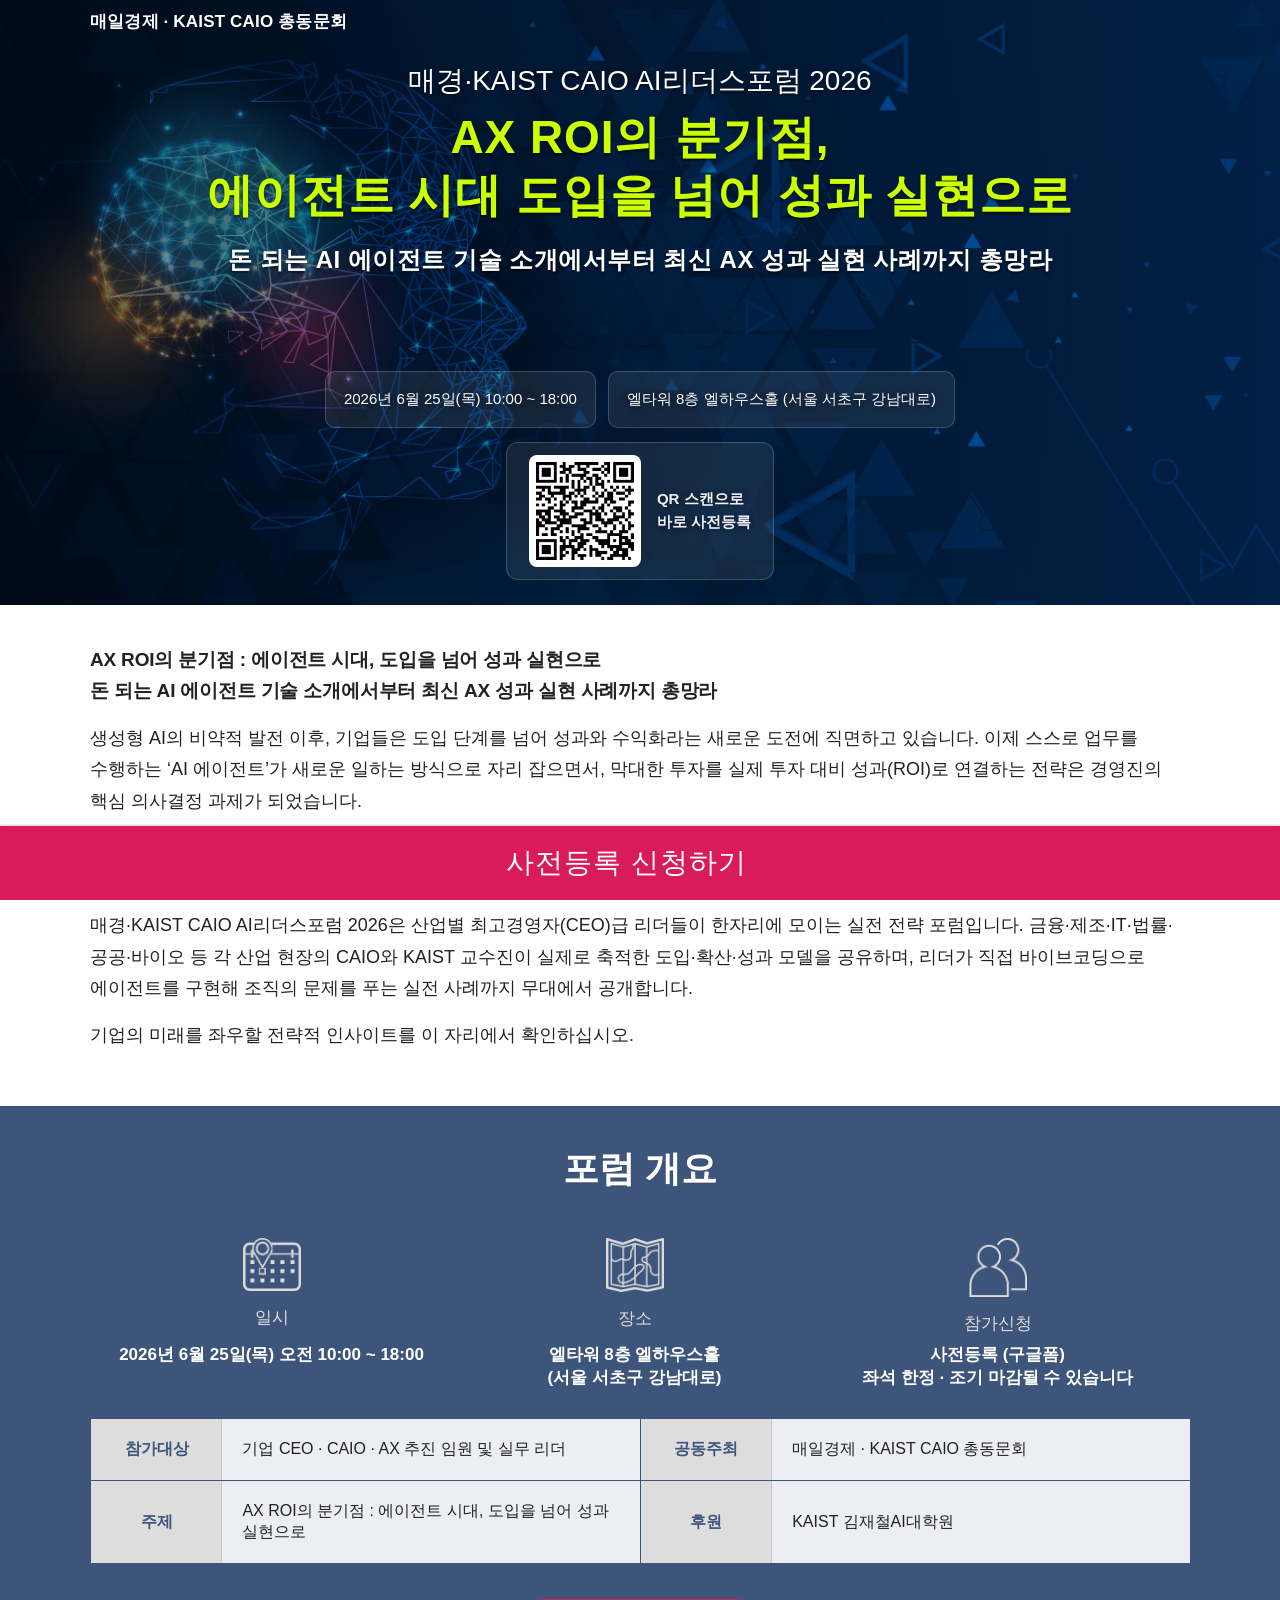
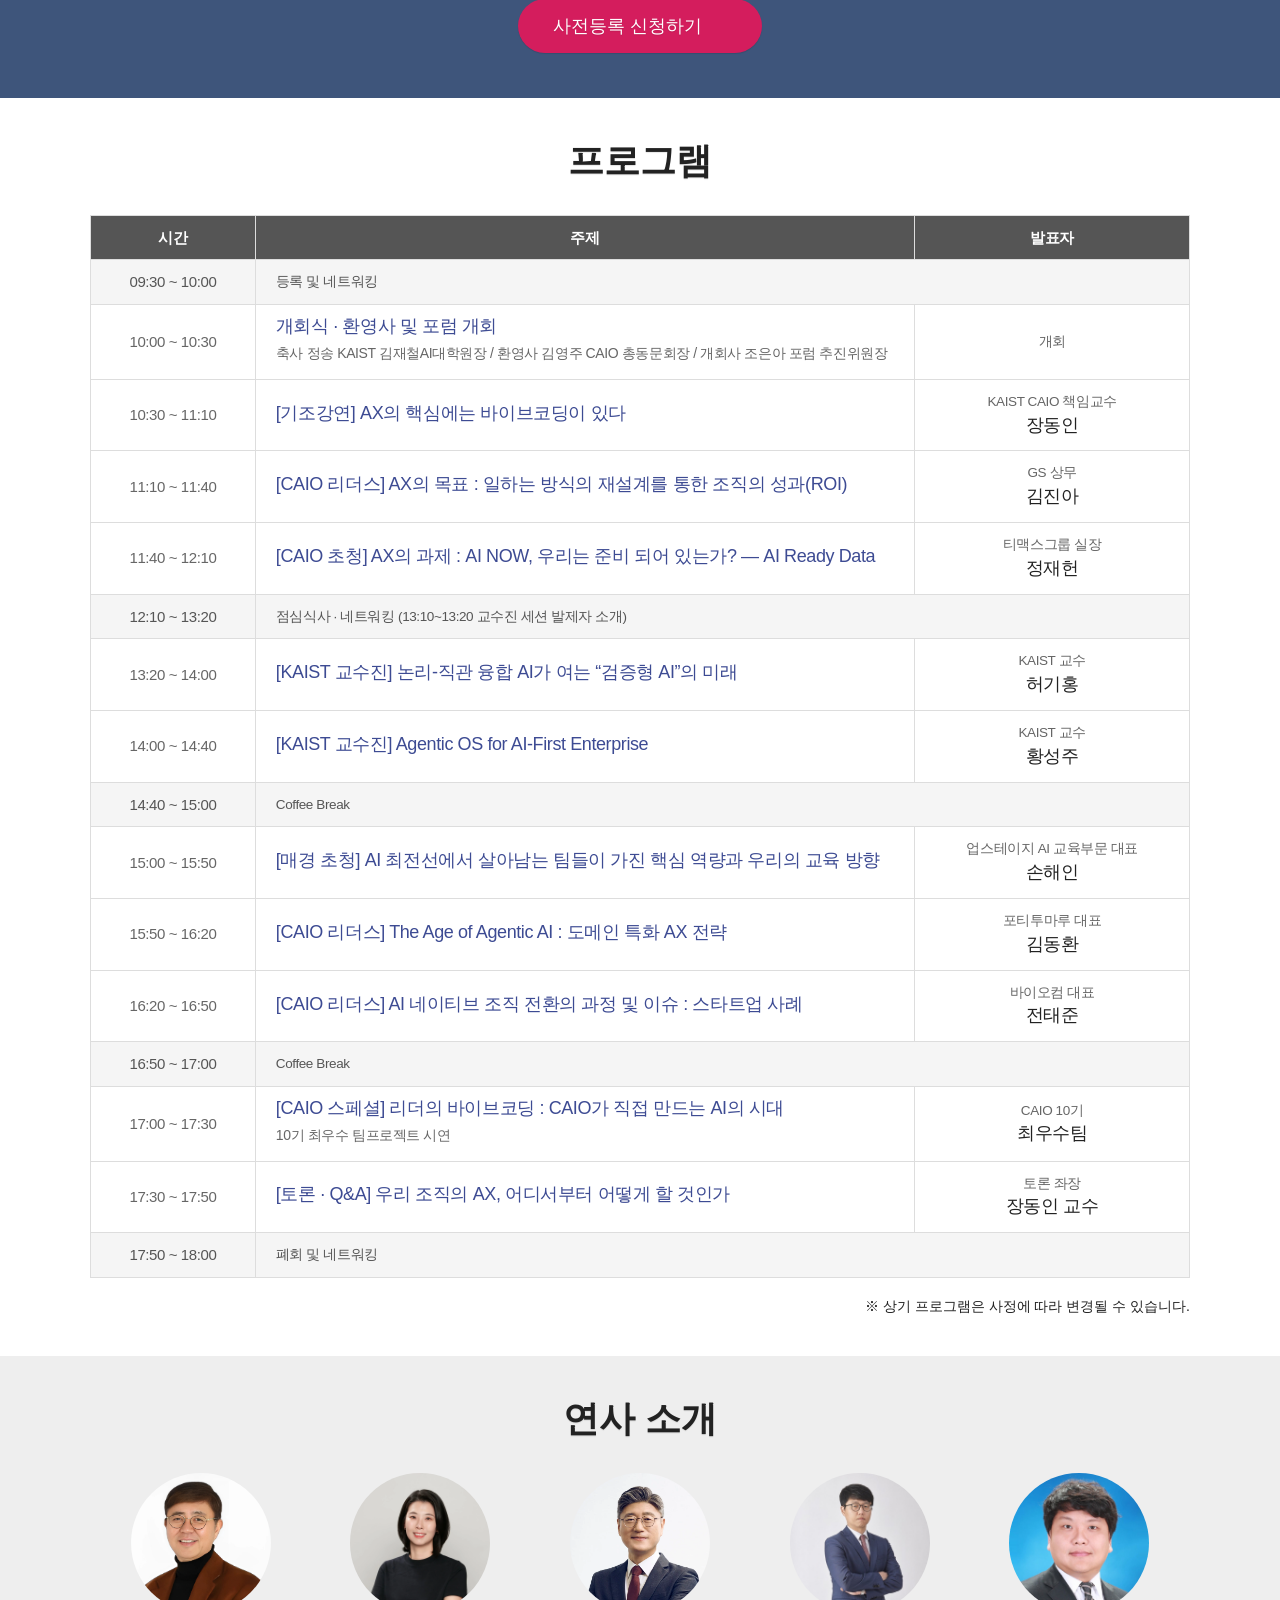
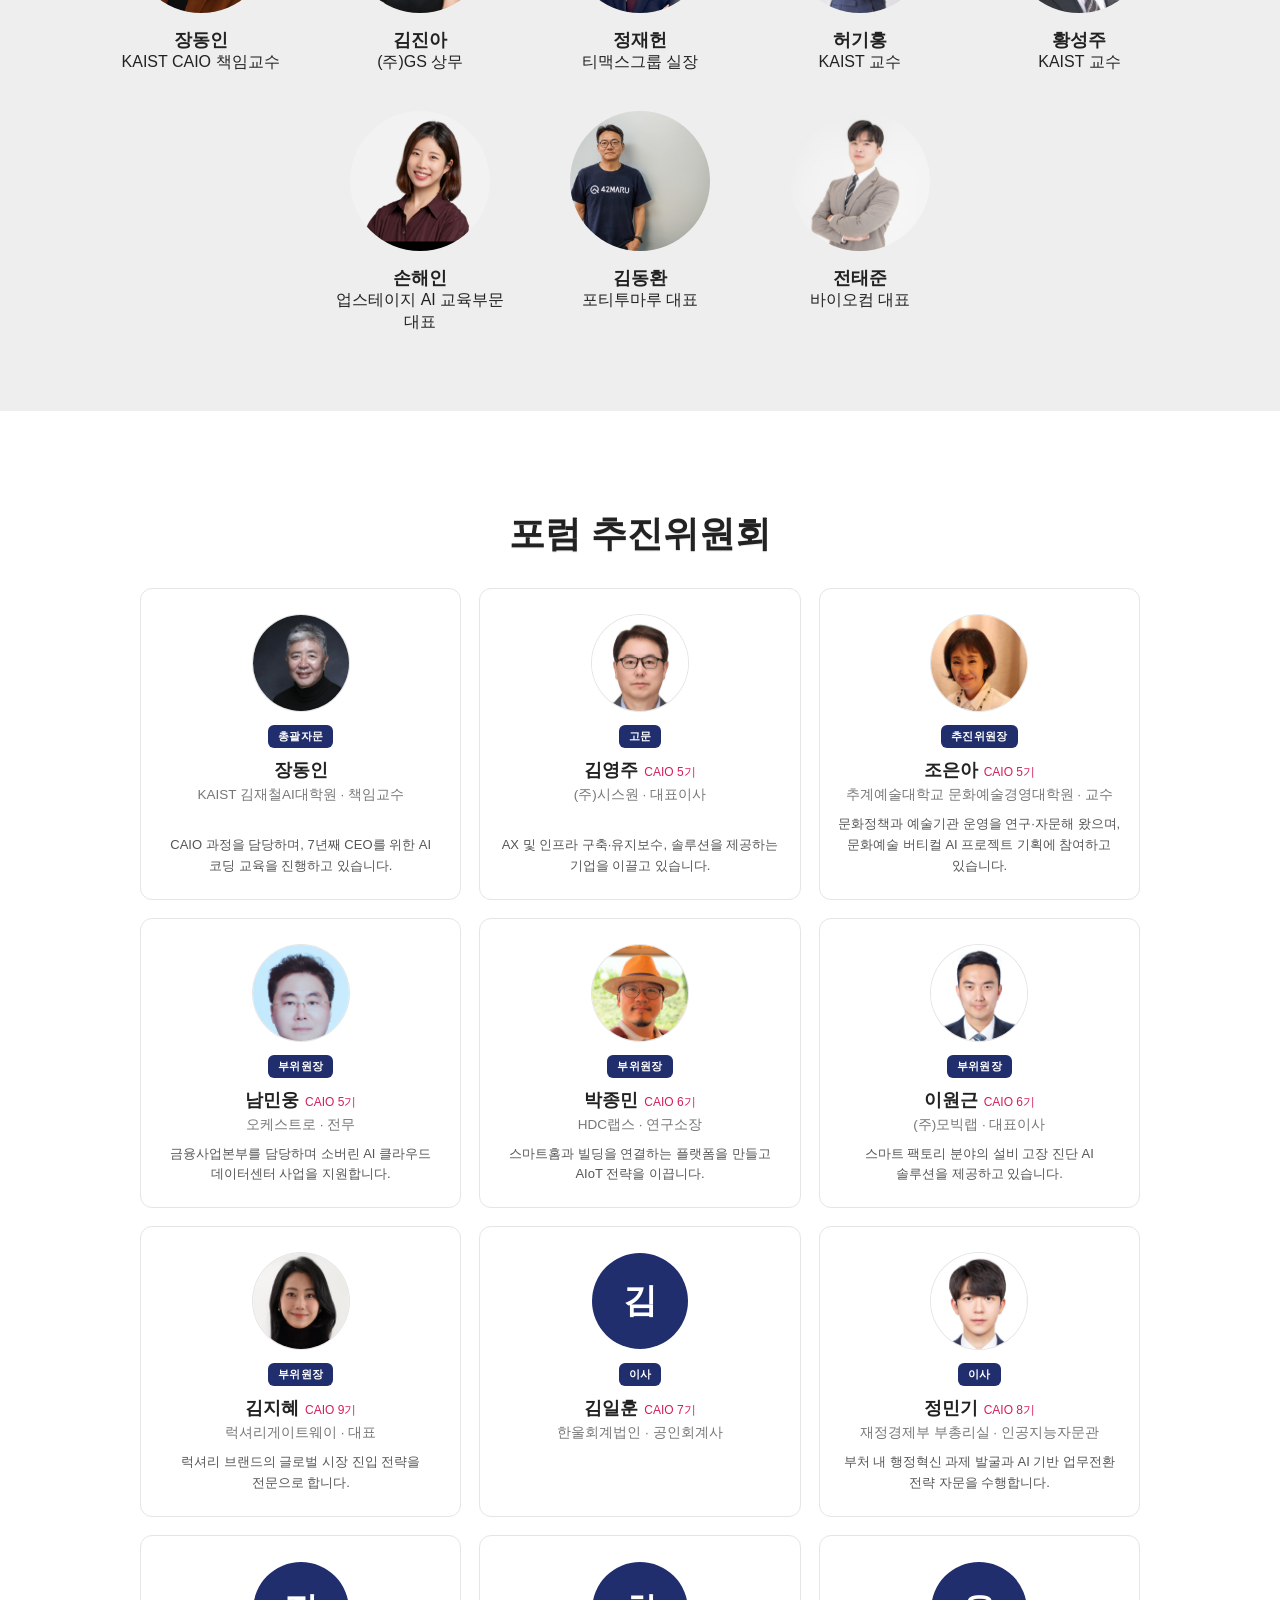
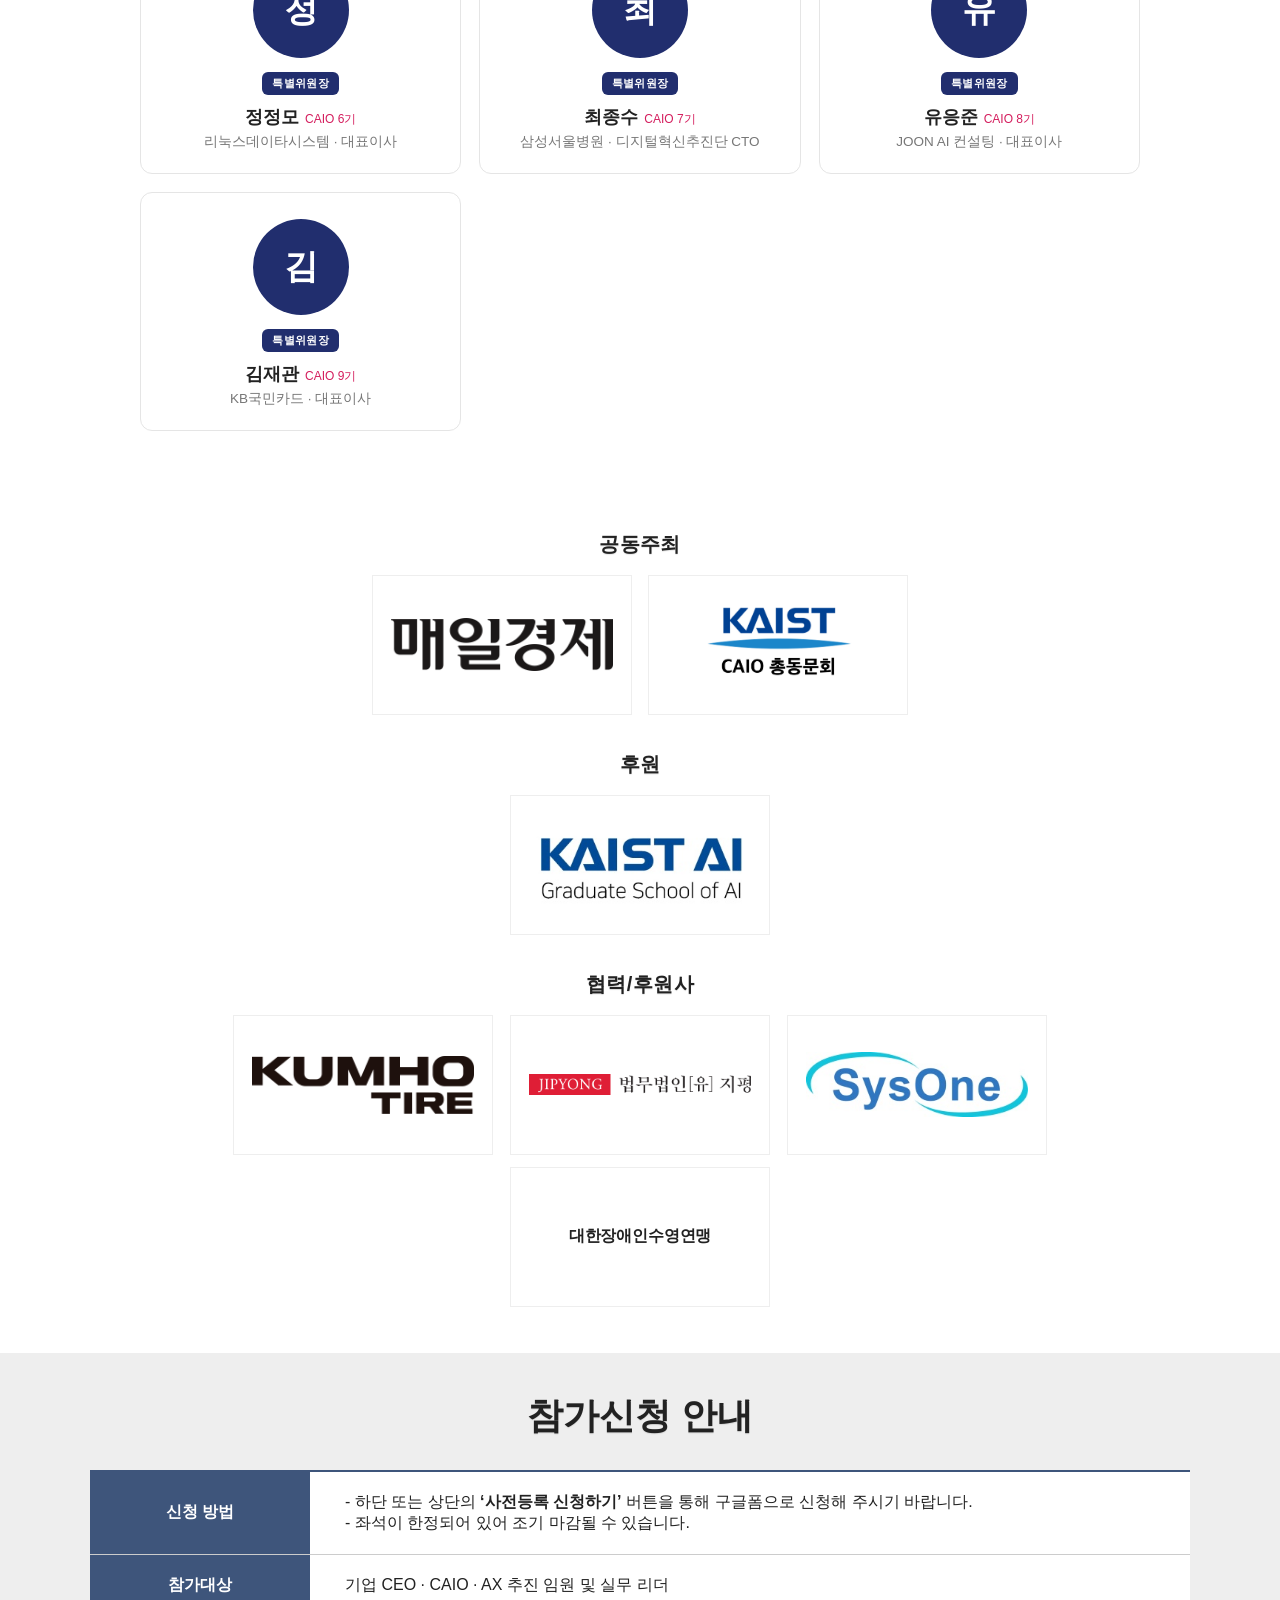
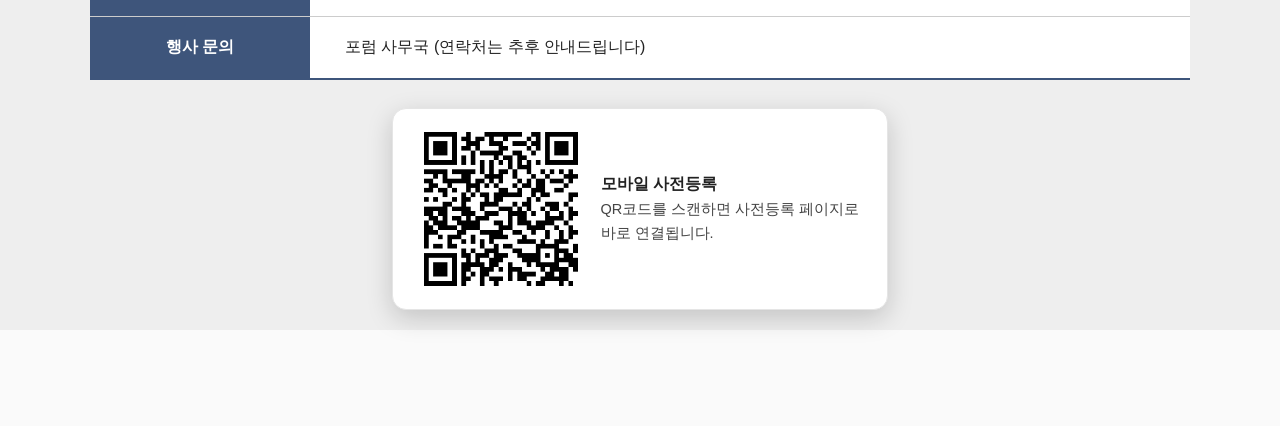
==== commit bb985a29: "feat: QR을 사전등록 중계 페이지(register.html)로 연결 - register.html: 구글폼 수신 시 REGISTER_URL 1줄 입력 → 자동 리다이렉트, 미오" ====
--- a/v1.html
+++ b/v1.html
@@ -114,7 +114,7 @@
       <span class="chip">엘타워 8층 엘하우스홀 (서울 서초구 강남대로)</span>
     </div>
     <div class="hero-qr-row" aria-hidden="true">
-      <span class="chip chip-qr"><img src="qr.png" alt=""><b>QR 스캔으로<br>바로 접속</b></span>
+      <span class="chip chip-qr"><img src="qr.png" alt=""><b>QR 스캔으로<br>바로 사전등록</b></span>
     </div>
   </div>
 </header>
@@ -355,7 +355,7 @@
 
       <div class="qr-block">
         <img src="qr.png" alt="사전등록 QR코드">
-        <p><b>모바일로 보기 · 공유</b><br>QR코드를 스캔하면 포럼 안내 페이지로<br>바로 접속할 수 있습니다.</p>
+        <p><b>모바일 사전등록</b><br>QR코드를 스캔하면 사전등록 페이지로<br>바로 연결됩니다.</p>
       </div>
     </div>
   </section>
@@ -375,7 +375,7 @@
     $(".js-register").on("click", function(e){
       e.preventDefault();
       if(REGISTER_URL){ window.open(REGISTER_URL, "_blank"); }
-      else { alert("사전등록 링크는 준비 중입니다. 곧 오픈됩니다."); }
+      else { window.open("register.html", "_blank"); }
     });
 
     // 강사 모달
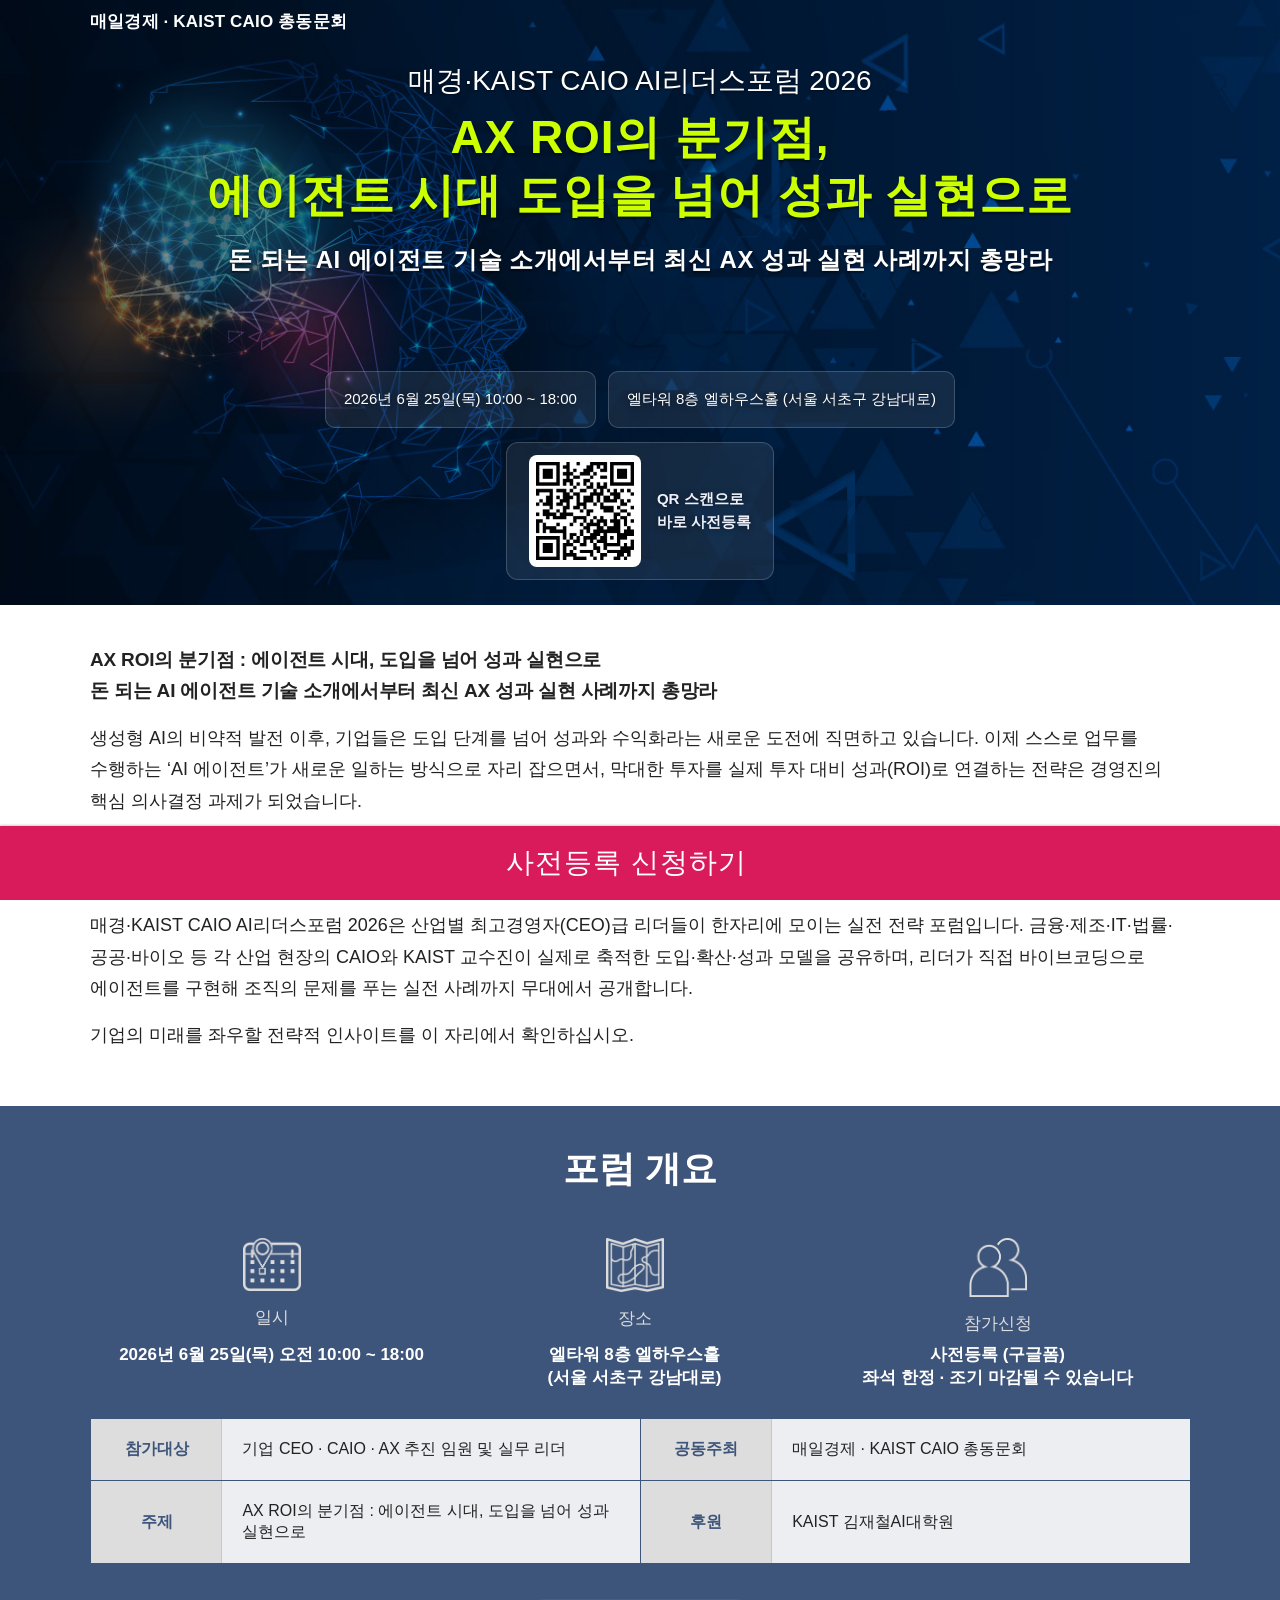
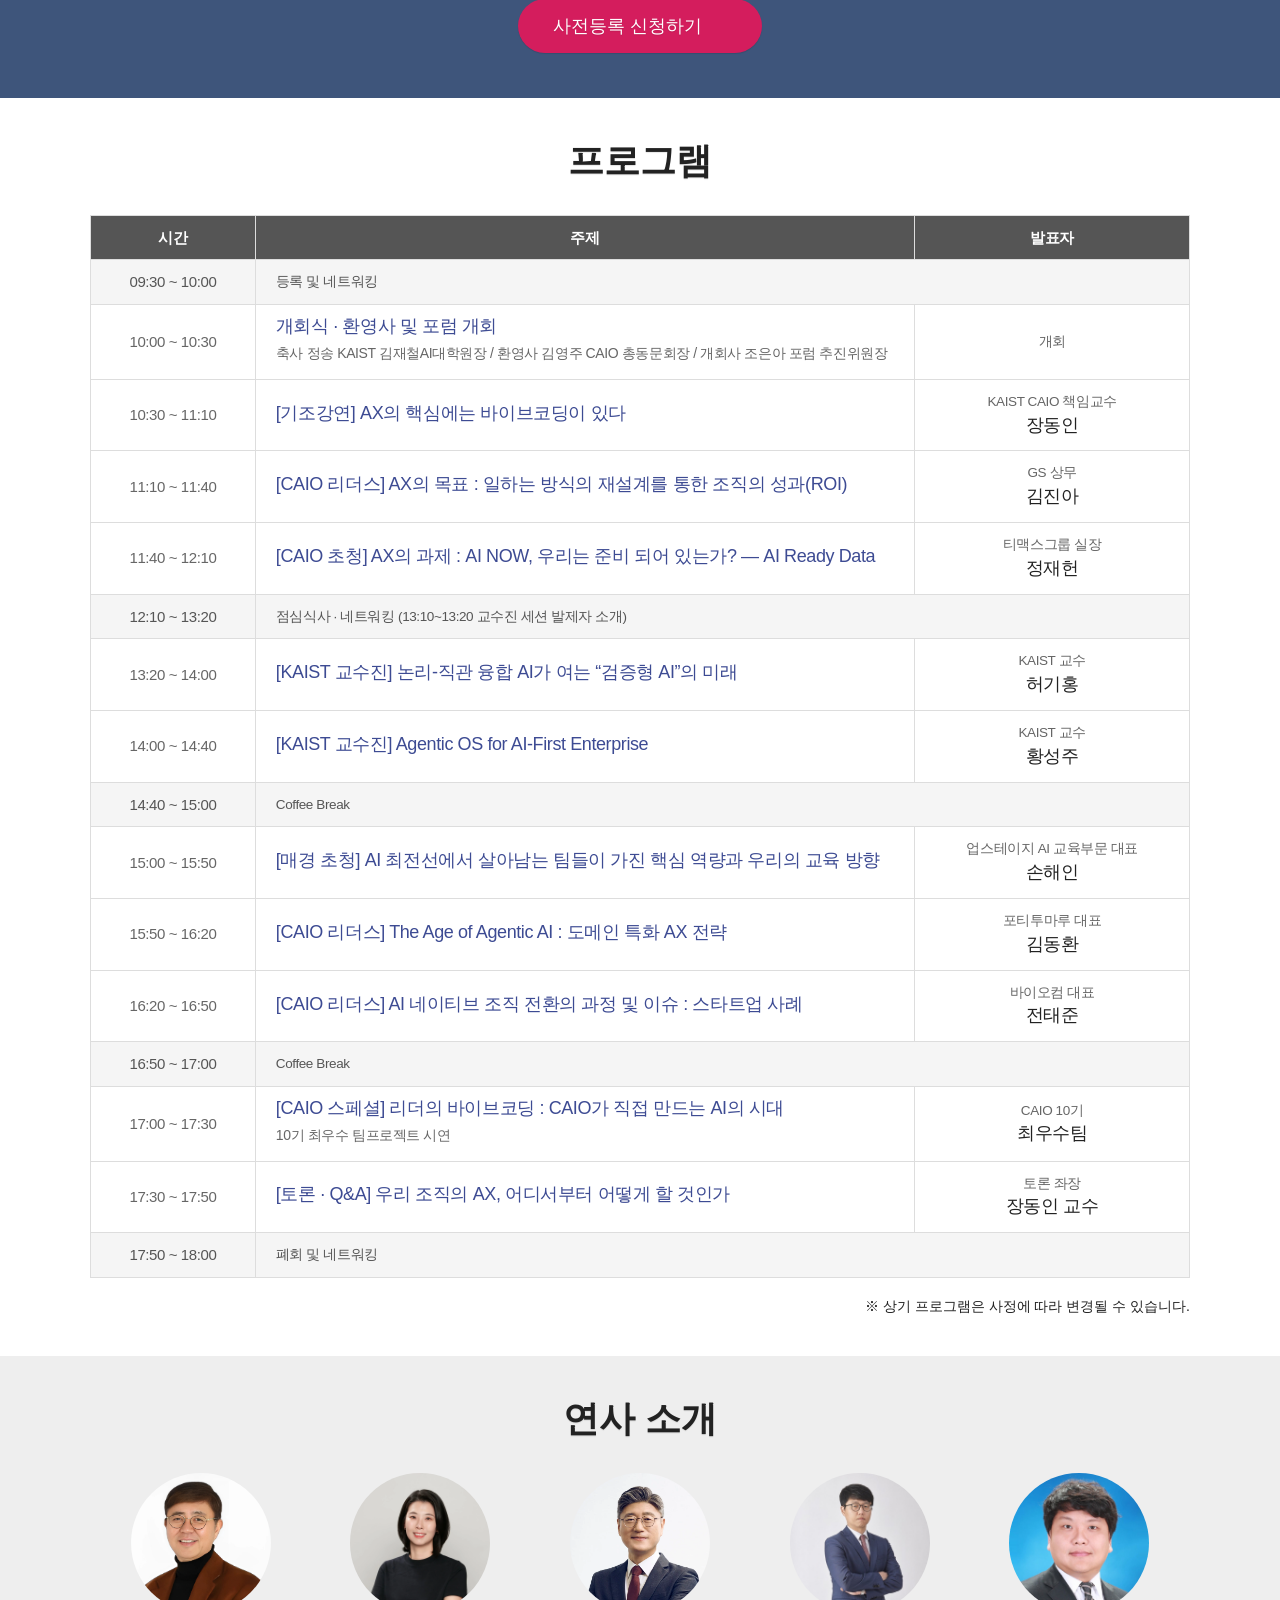
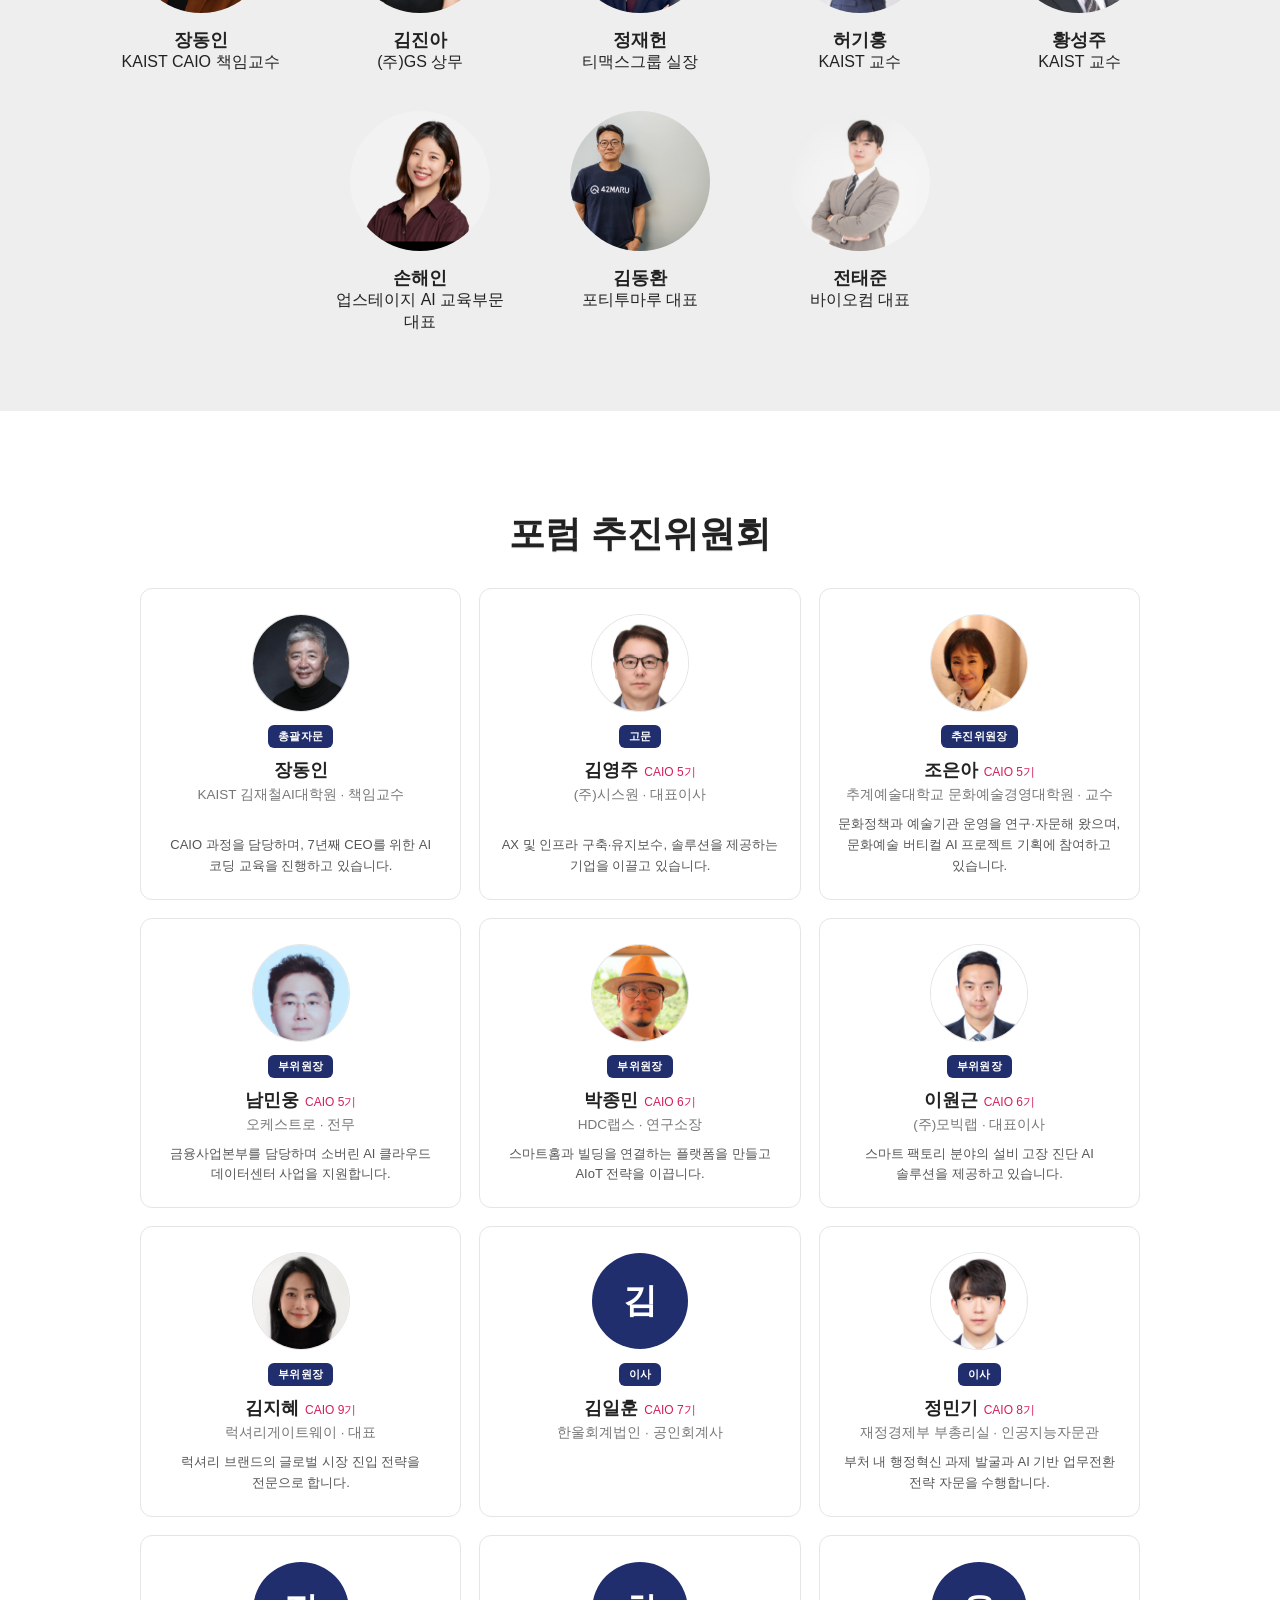
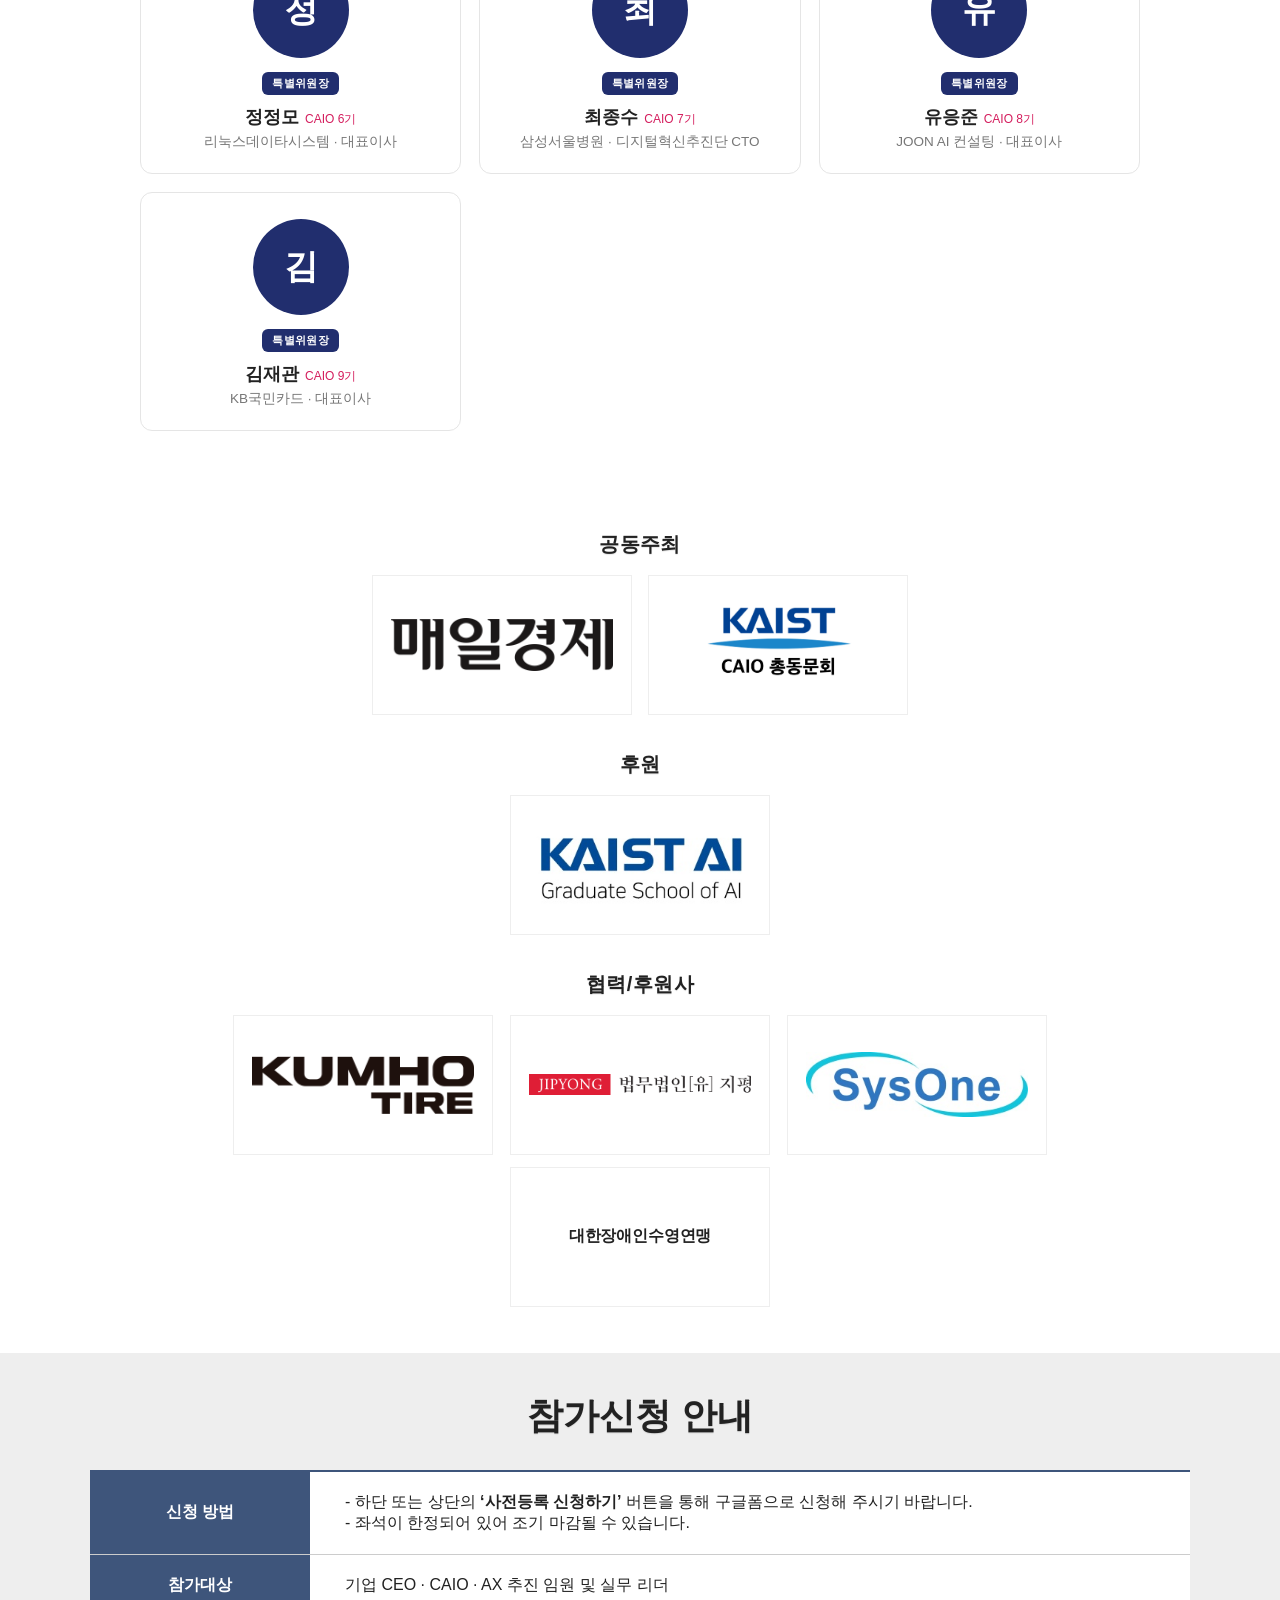
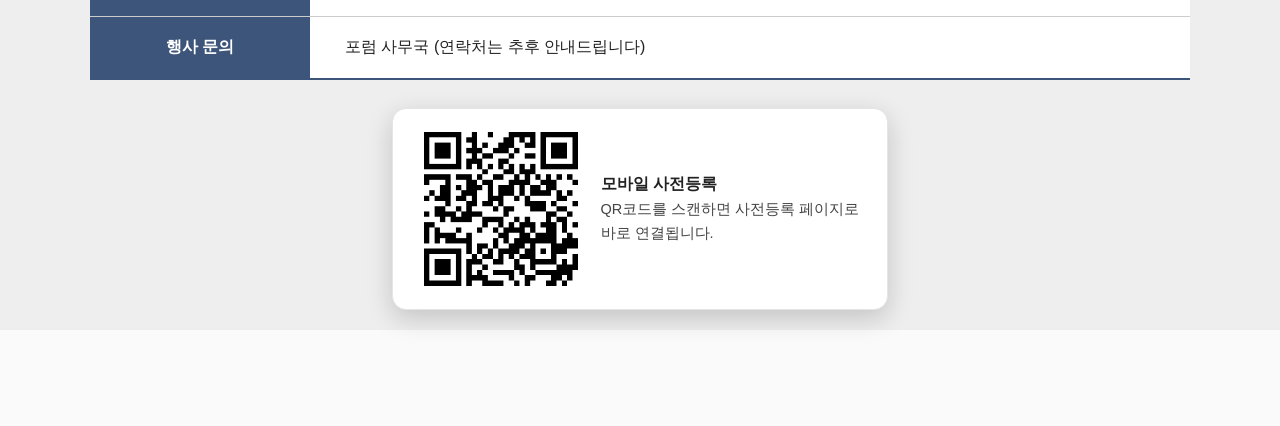
==== commit 1ab666fa: "fix: register.html 중계 제거 — QR은 메인 페이지 내 사전등록 QR로 단순화 (구글폼 수신 시 qr.png만 폼 주소로 재생성) Co-Authored-By: Cl" ====
--- a/v1.html
+++ b/v1.html
@@ -375,7 +375,7 @@
     $(".js-register").on("click", function(e){
       e.preventDefault();
       if(REGISTER_URL){ window.open(REGISTER_URL, "_blank"); }
-      else { window.open("register.html", "_blank"); }
+      else { alert("사전등록 링크는 준비 중입니다. 곧 오픈됩니다."); }
     });
 
     // 강사 모달
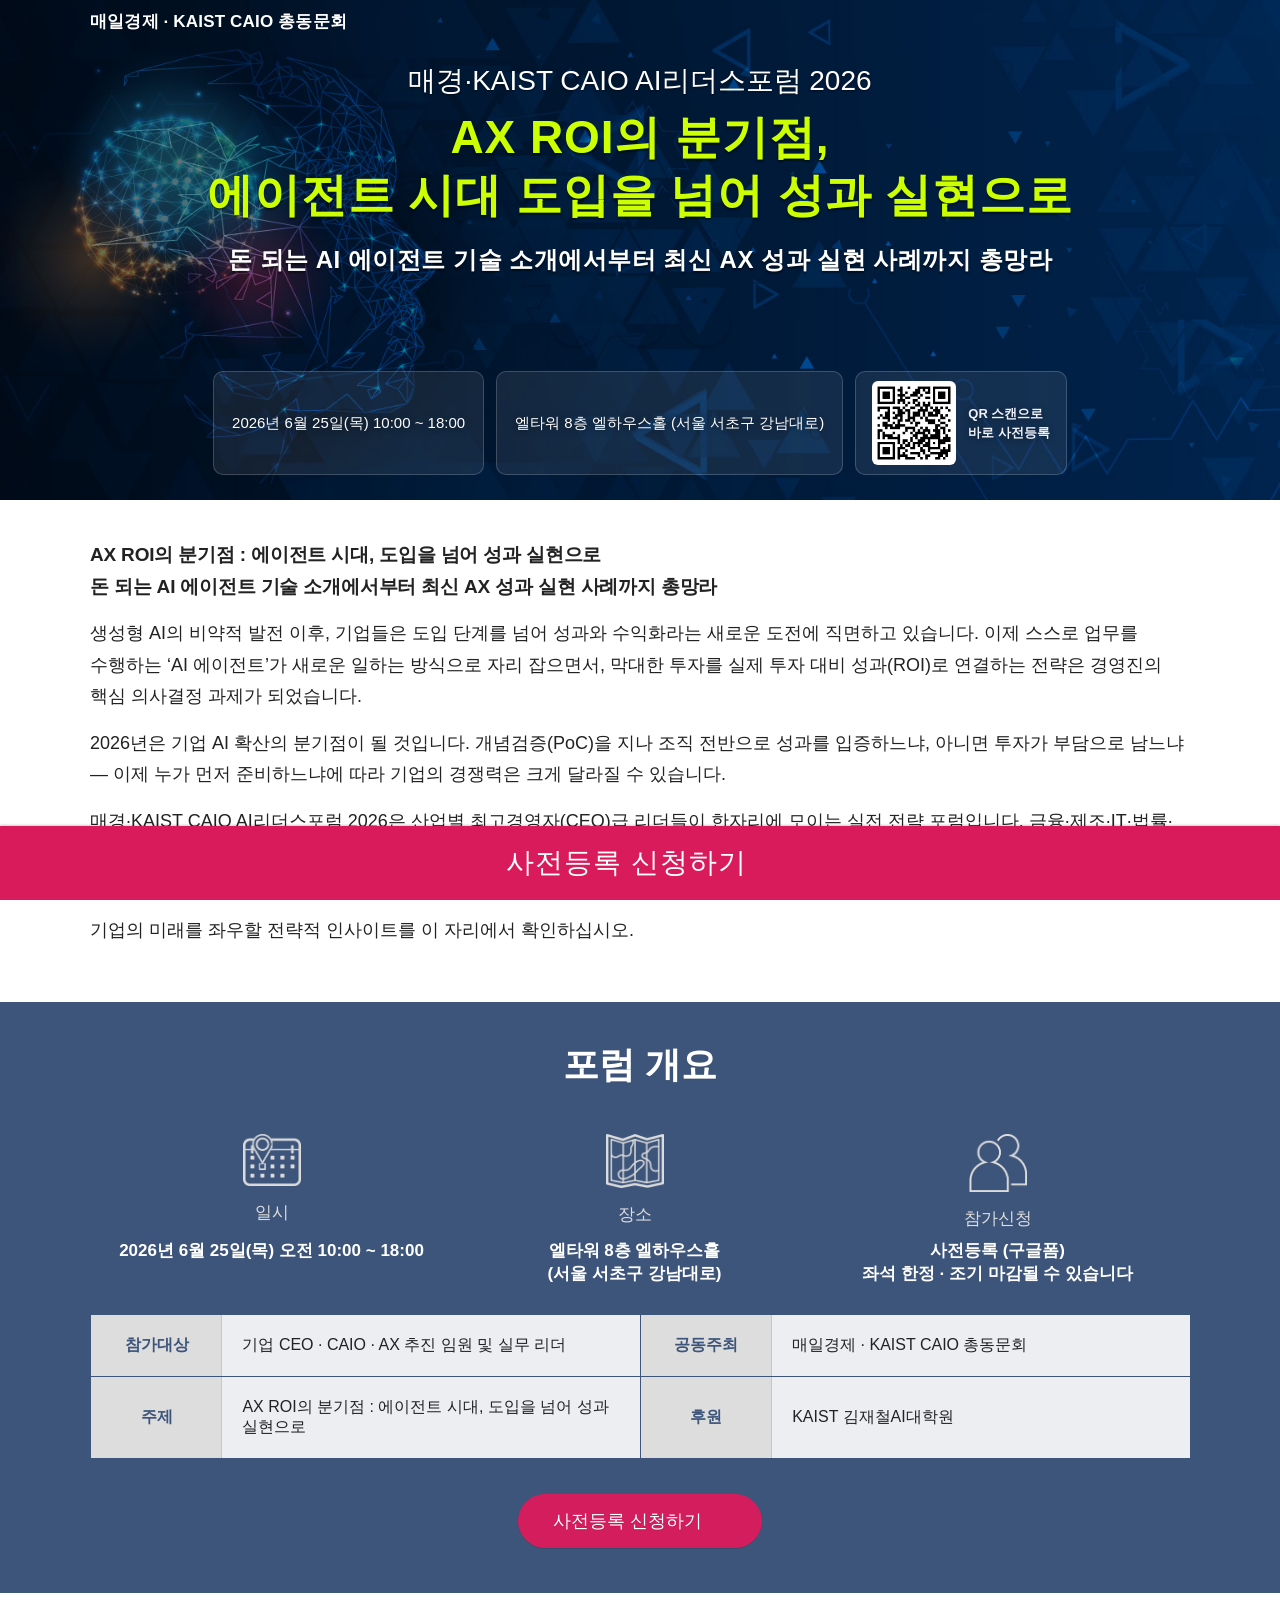
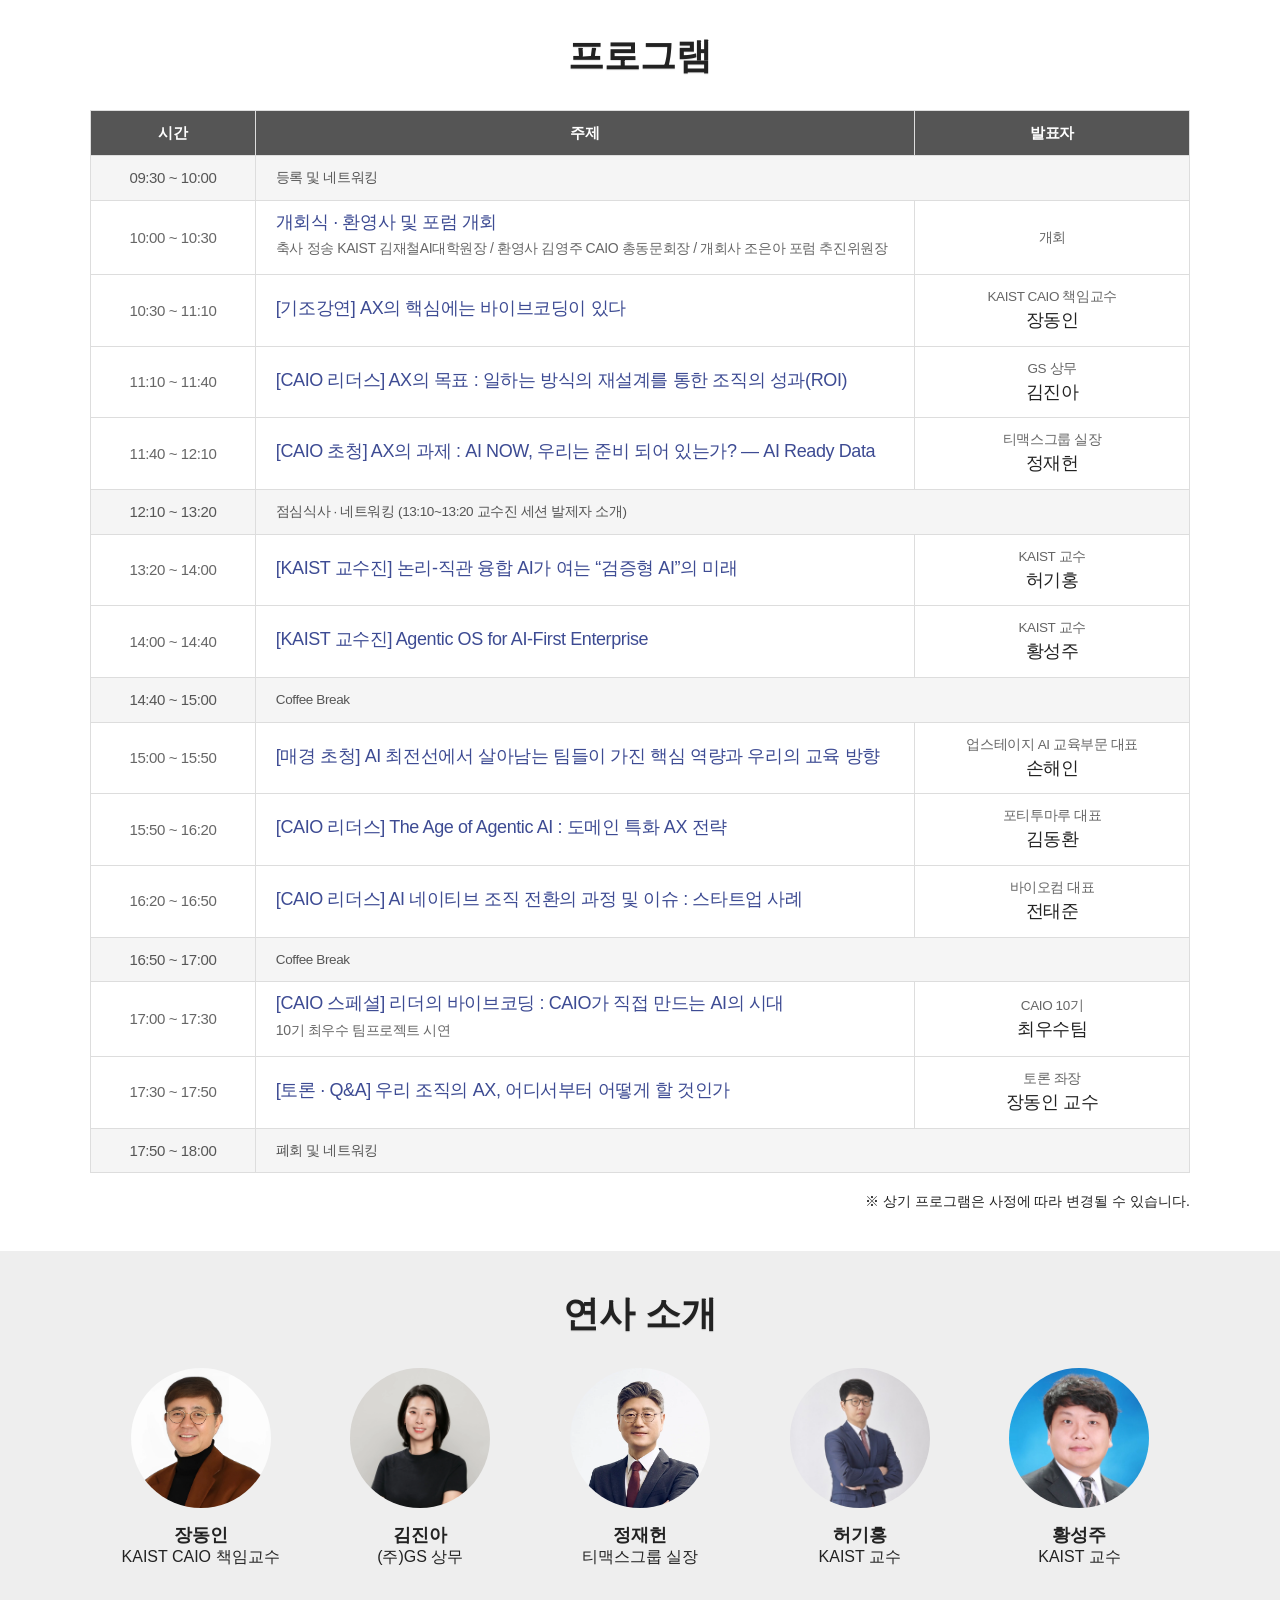
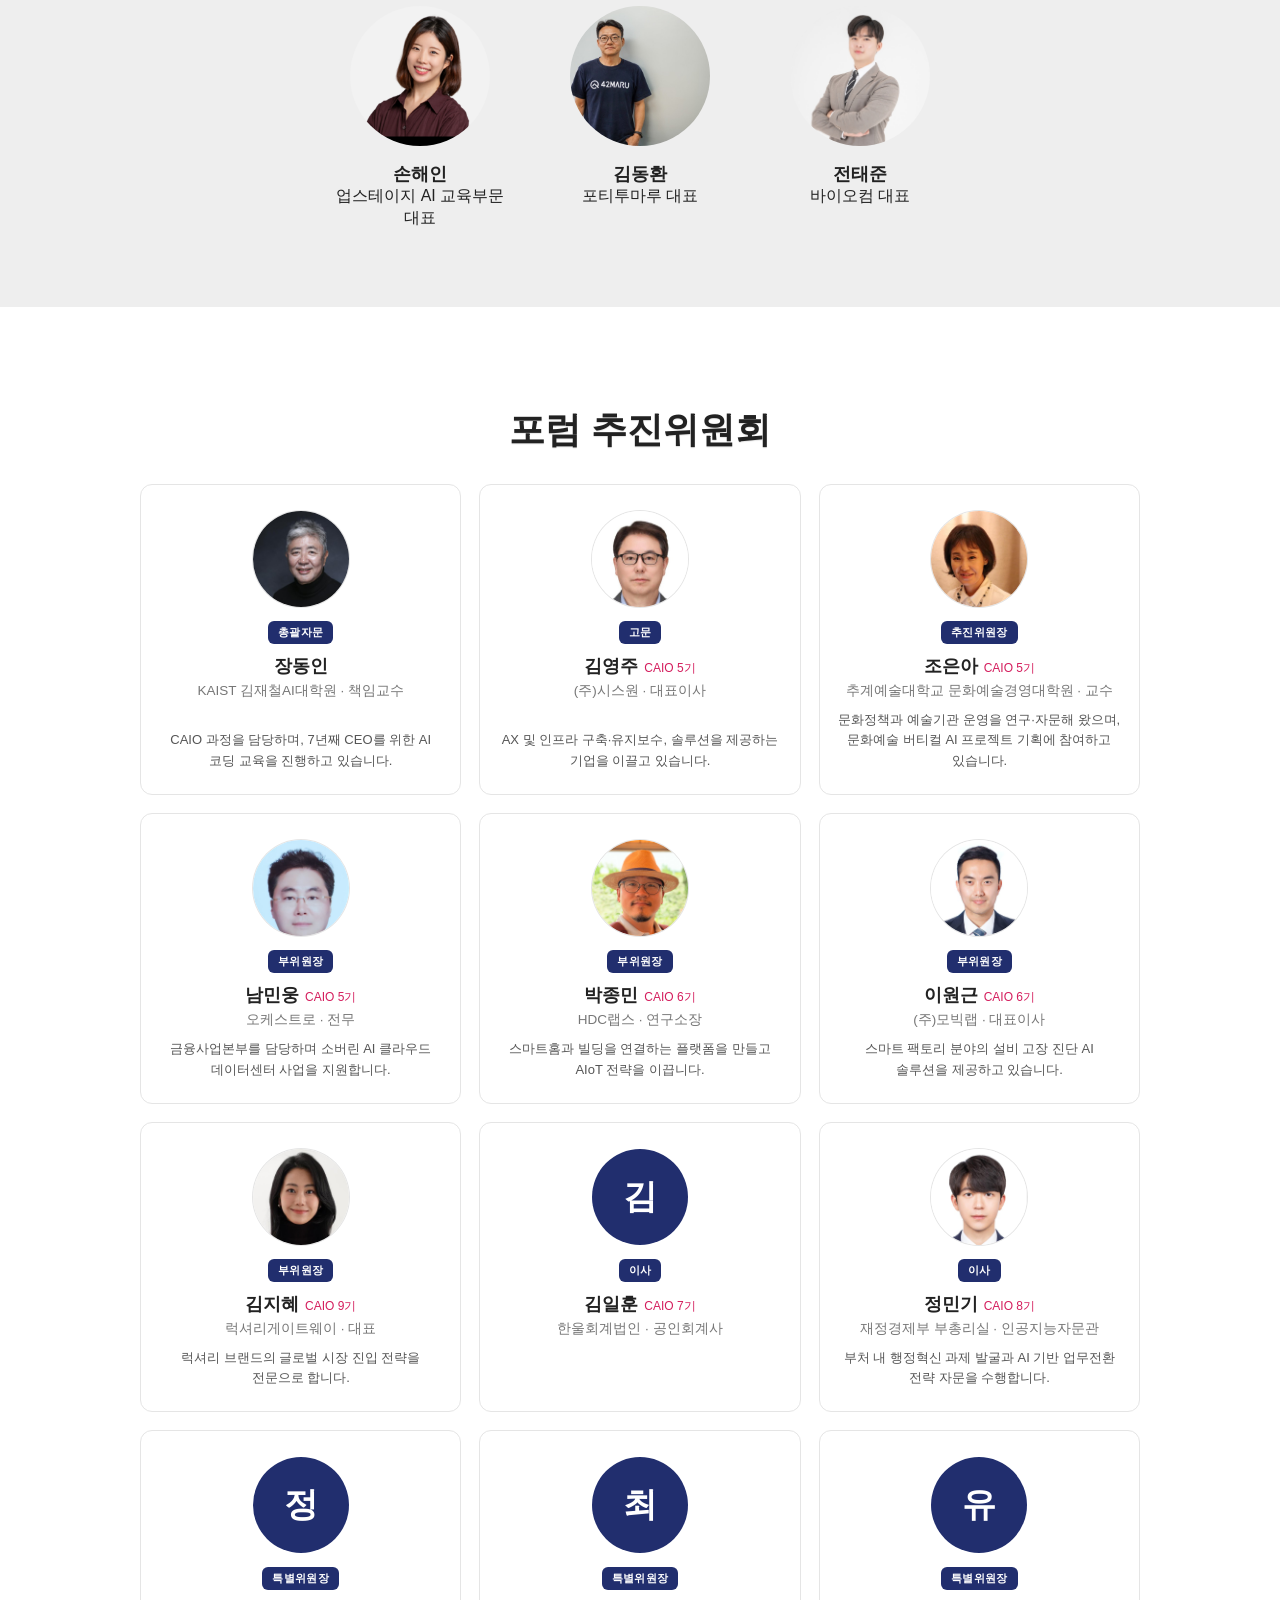
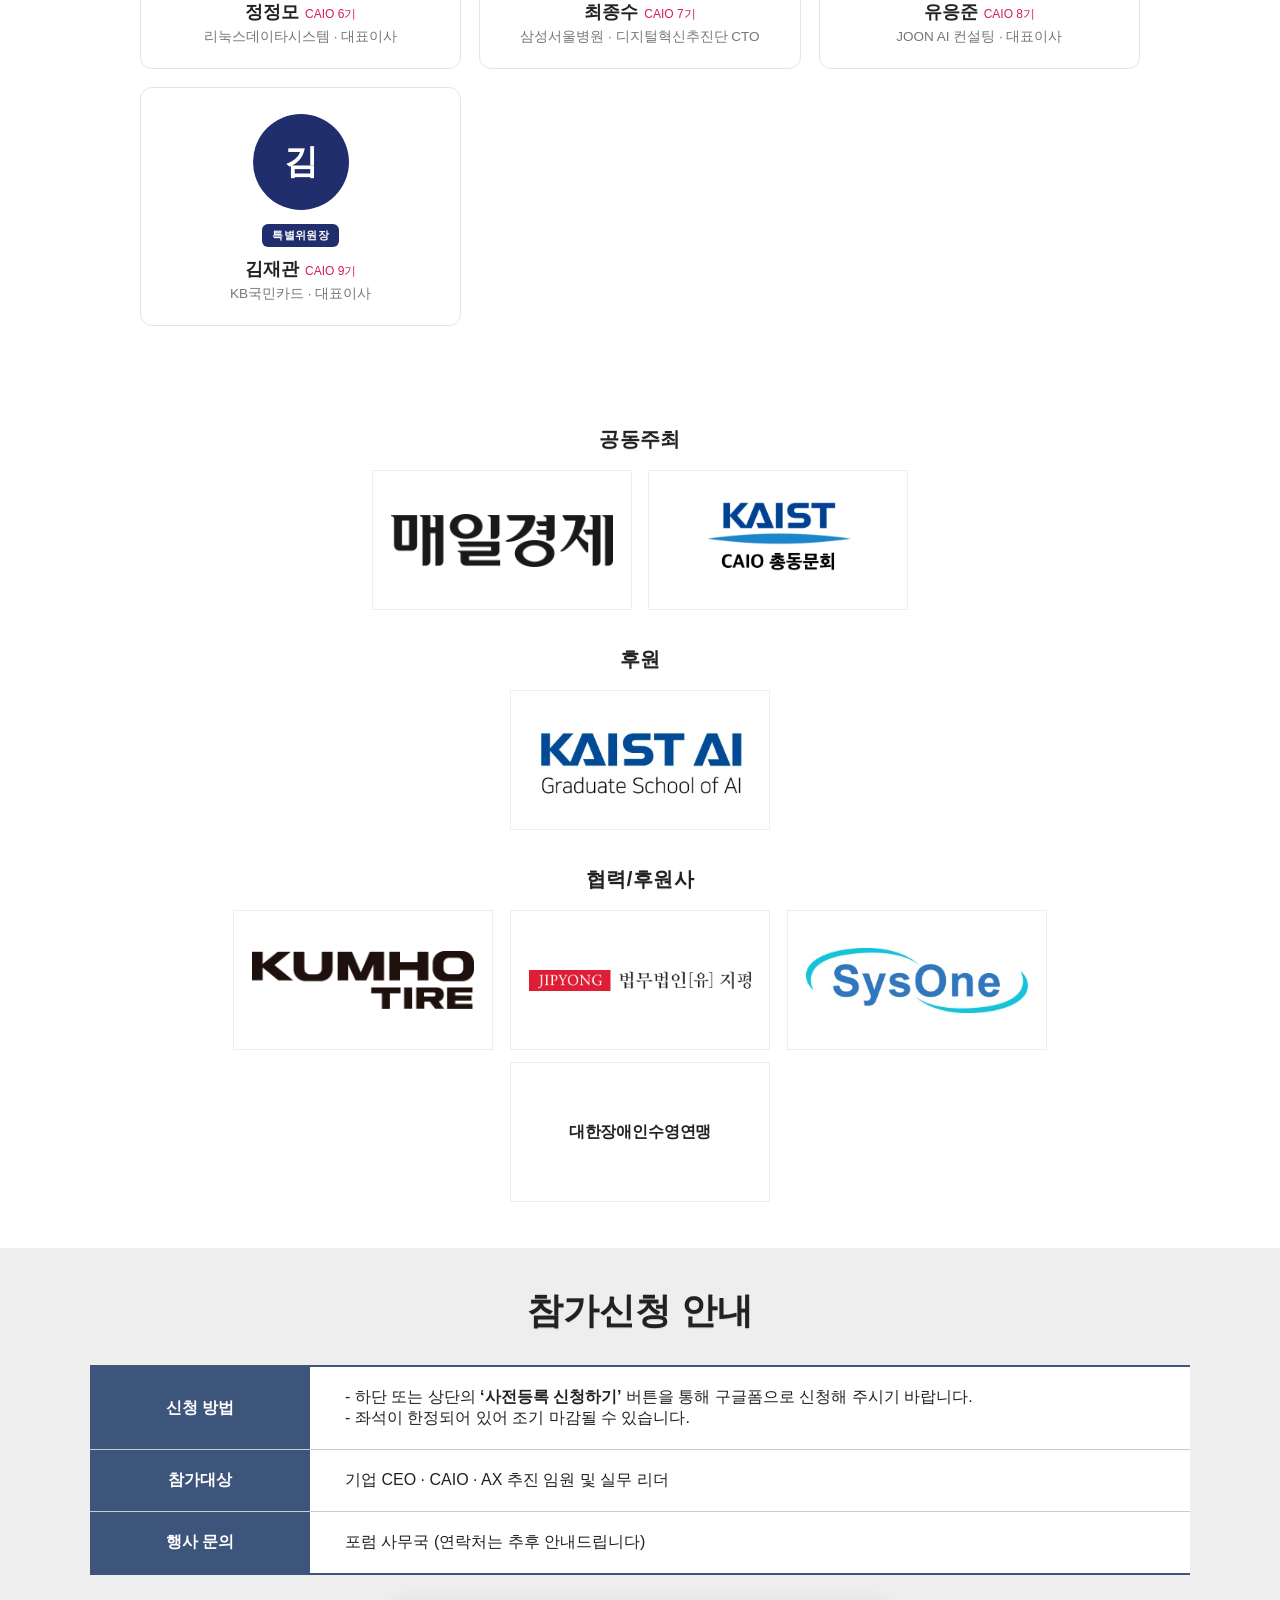
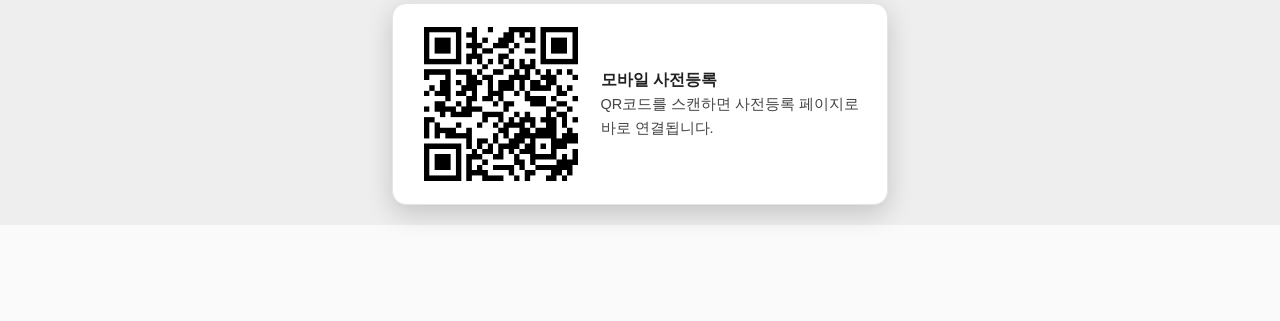
==== commit 570d1eef: "fix: 디자인 평가 반영 — QR을 인포 칩 행에 84px로 통합 (별도 줄 제거, 무게중심 회복) Co-Authored-By: Claude Fable 5 <noreply@ant" ====
--- a/v1.html
+++ b/v1.html
@@ -83,11 +83,10 @@
 header{ position:relative; }
 header .info.info-chips{ display:flex; justify-content:center; align-items:stretch; gap:12px; flex-wrap:wrap; }
 header .info-chips .chip{ display:flex; align-items:center; background:rgba(255,255,255,.08); border:1px solid rgba(255,255,255,.18); border-radius:10px; padding:12px 18px; font-size:15px; font-weight:500; color:#fff; text-shadow:0 1px 6px rgba(0,0,0,.45); }
-header .hero-qr-row{ display:flex; justify-content:center; margin-top:14px; }
-header .hero-qr-row .chip-qr{ display:flex; align-items:center; gap:16px; background:rgba(255,255,255,.08); border:1px solid rgba(255,255,255,.18); border-radius:12px; padding:12px 22px; }
-header .hero-qr-row .chip-qr img{ width:112px; height:112px; background:#fff; padding:5px; border-radius:8px; box-sizing:border-box; display:block; }
-header .hero-qr-row .chip-qr b{ font-size:15px; color:#eef1fb; text-align:left; line-height:1.5; font-weight:600; text-shadow:0 1px 6px rgba(0,0,0,.45); }
-@media(max-width:600px){ header .hero-qr-row{ display:none; } }
+header .info-chips .chip-qr{ gap:12px; padding:9px 16px; }
+header .info-chips .chip-qr img{ width:84px; height:84px; background:#fff; padding:4px; border-radius:6px; box-sizing:border-box; display:block; }
+header .info-chips .chip-qr b{ font-size:13px; color:#eef1fb; text-align:left; line-height:1.5; font-weight:600; text-shadow:0 1px 6px rgba(0,0,0,.45); }
+@media(max-width:600px){ header .info-chips .chip-qr{ display:none; } }
 /* 하단 QR 강화 (포스터·공유용) */
 .qr-block img{ width:160px !important; height:160px !important; }
 </style>
@@ -112,9 +111,7 @@
     <div class="info info-chips">
       <span class="chip">2026년 6월 25일(목) 10:00 ~ 18:00</span>
       <span class="chip">엘타워 8층 엘하우스홀 (서울 서초구 강남대로)</span>
-    </div>
-    <div class="hero-qr-row" aria-hidden="true">
-      <span class="chip chip-qr"><img src="qr.png" alt=""><b>QR 스캔으로<br>바로 사전등록</b></span>
+      <span class="chip chip-qr" aria-hidden="true"><img src="qr.png" alt=""><b>QR 스캔으로<br>바로 사전등록</b></span>
     </div>
   </div>
 </header>
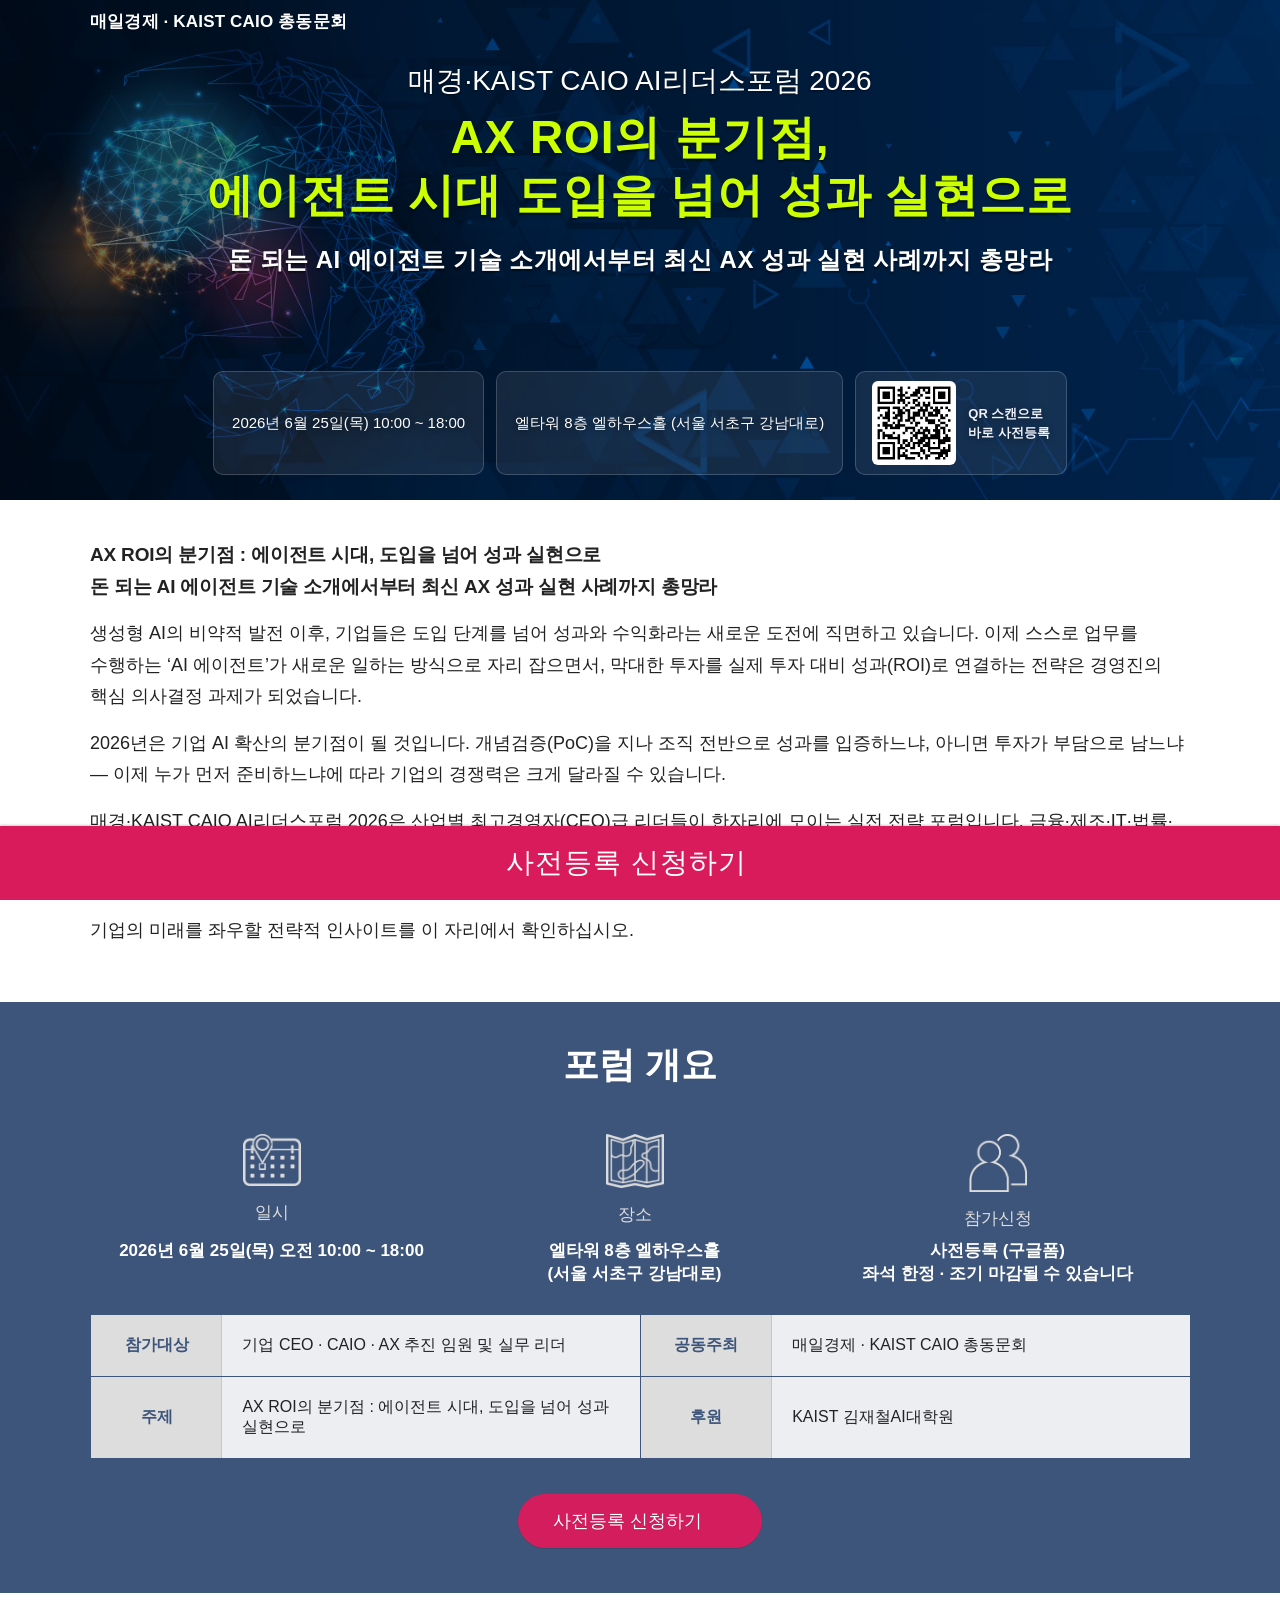
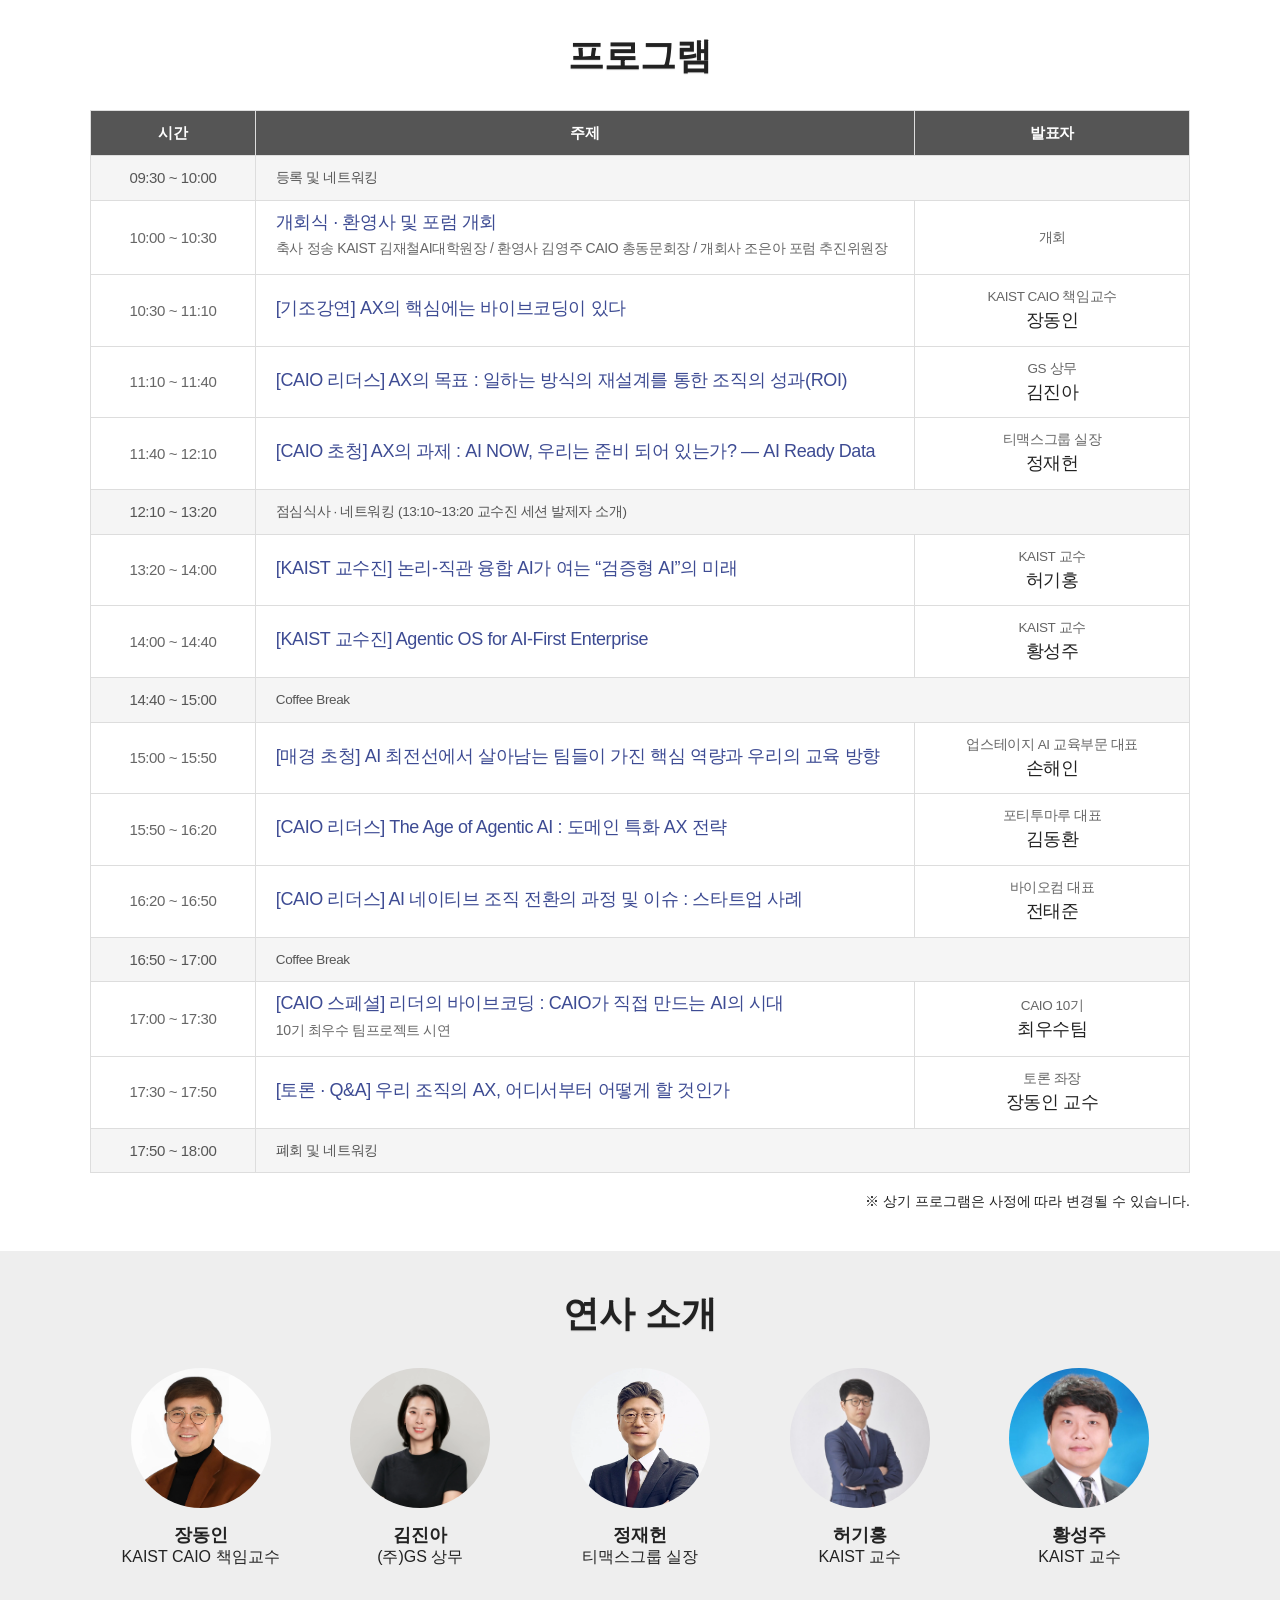
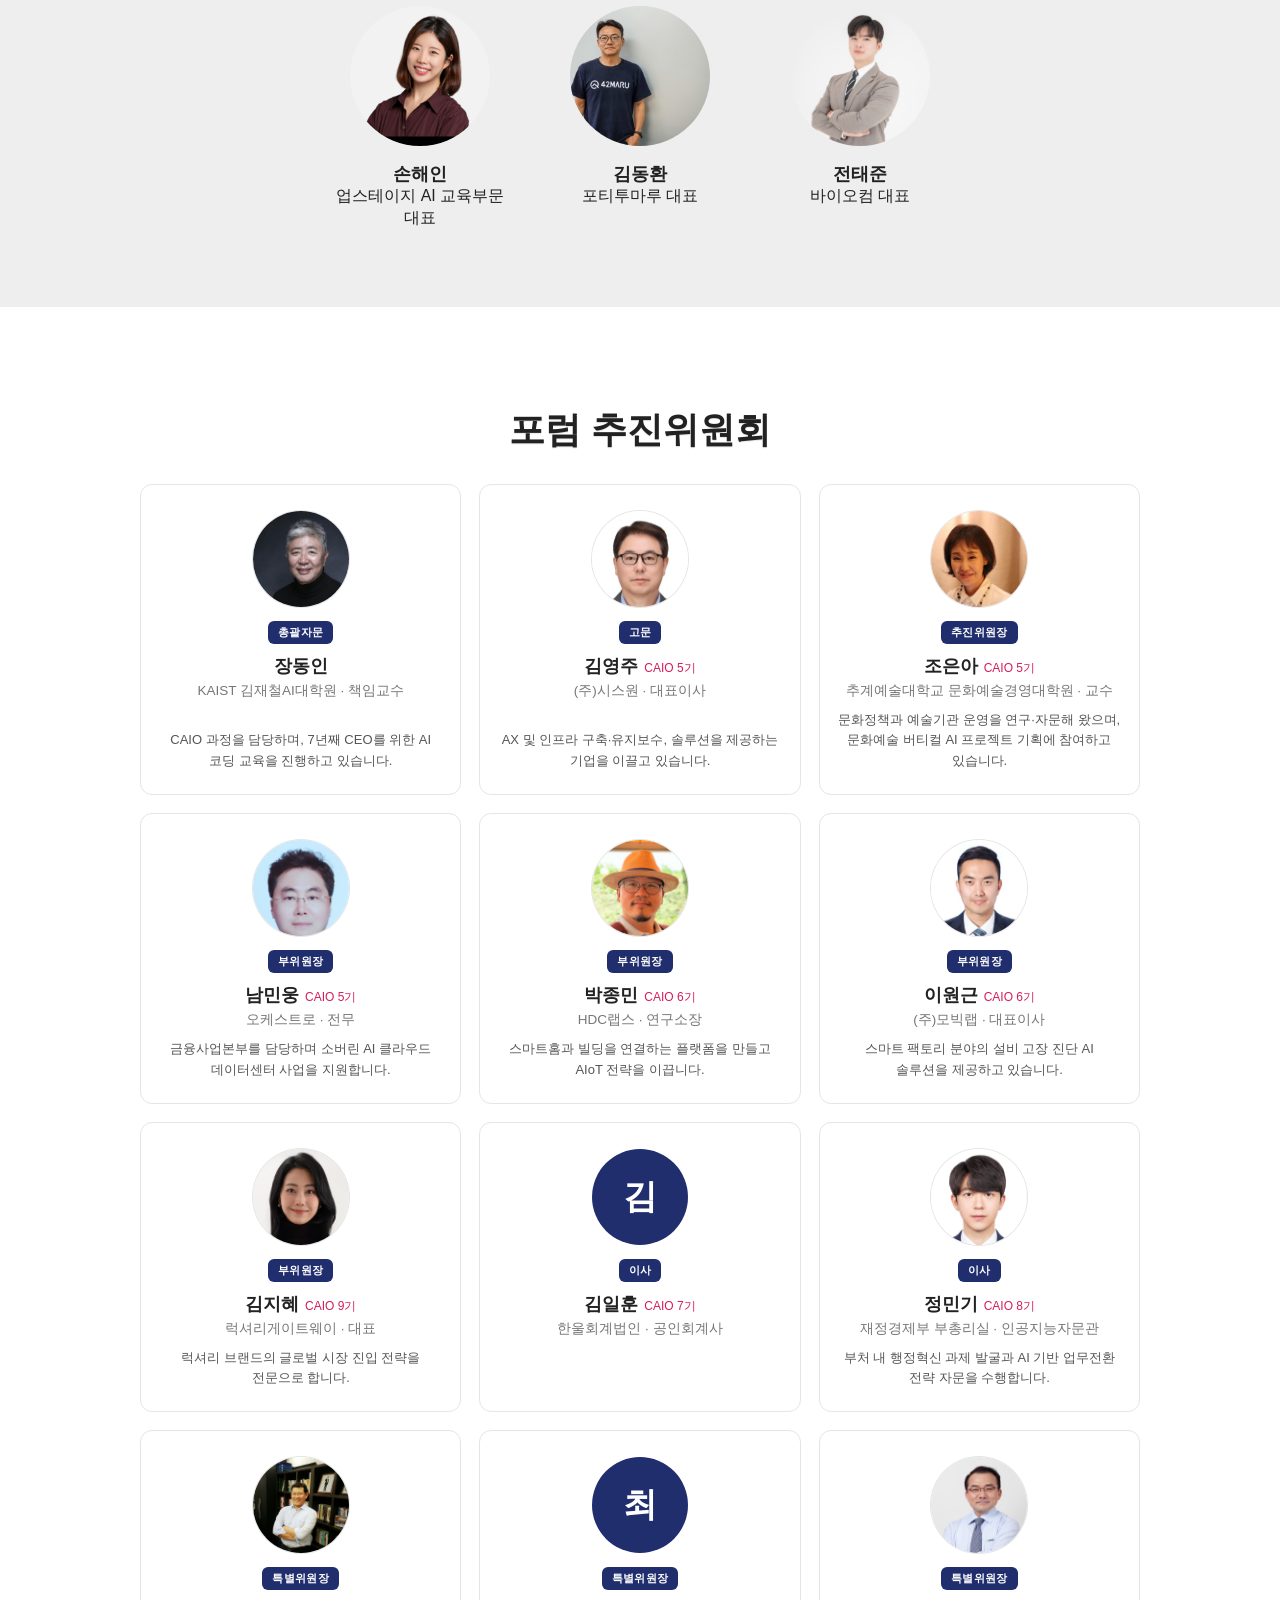
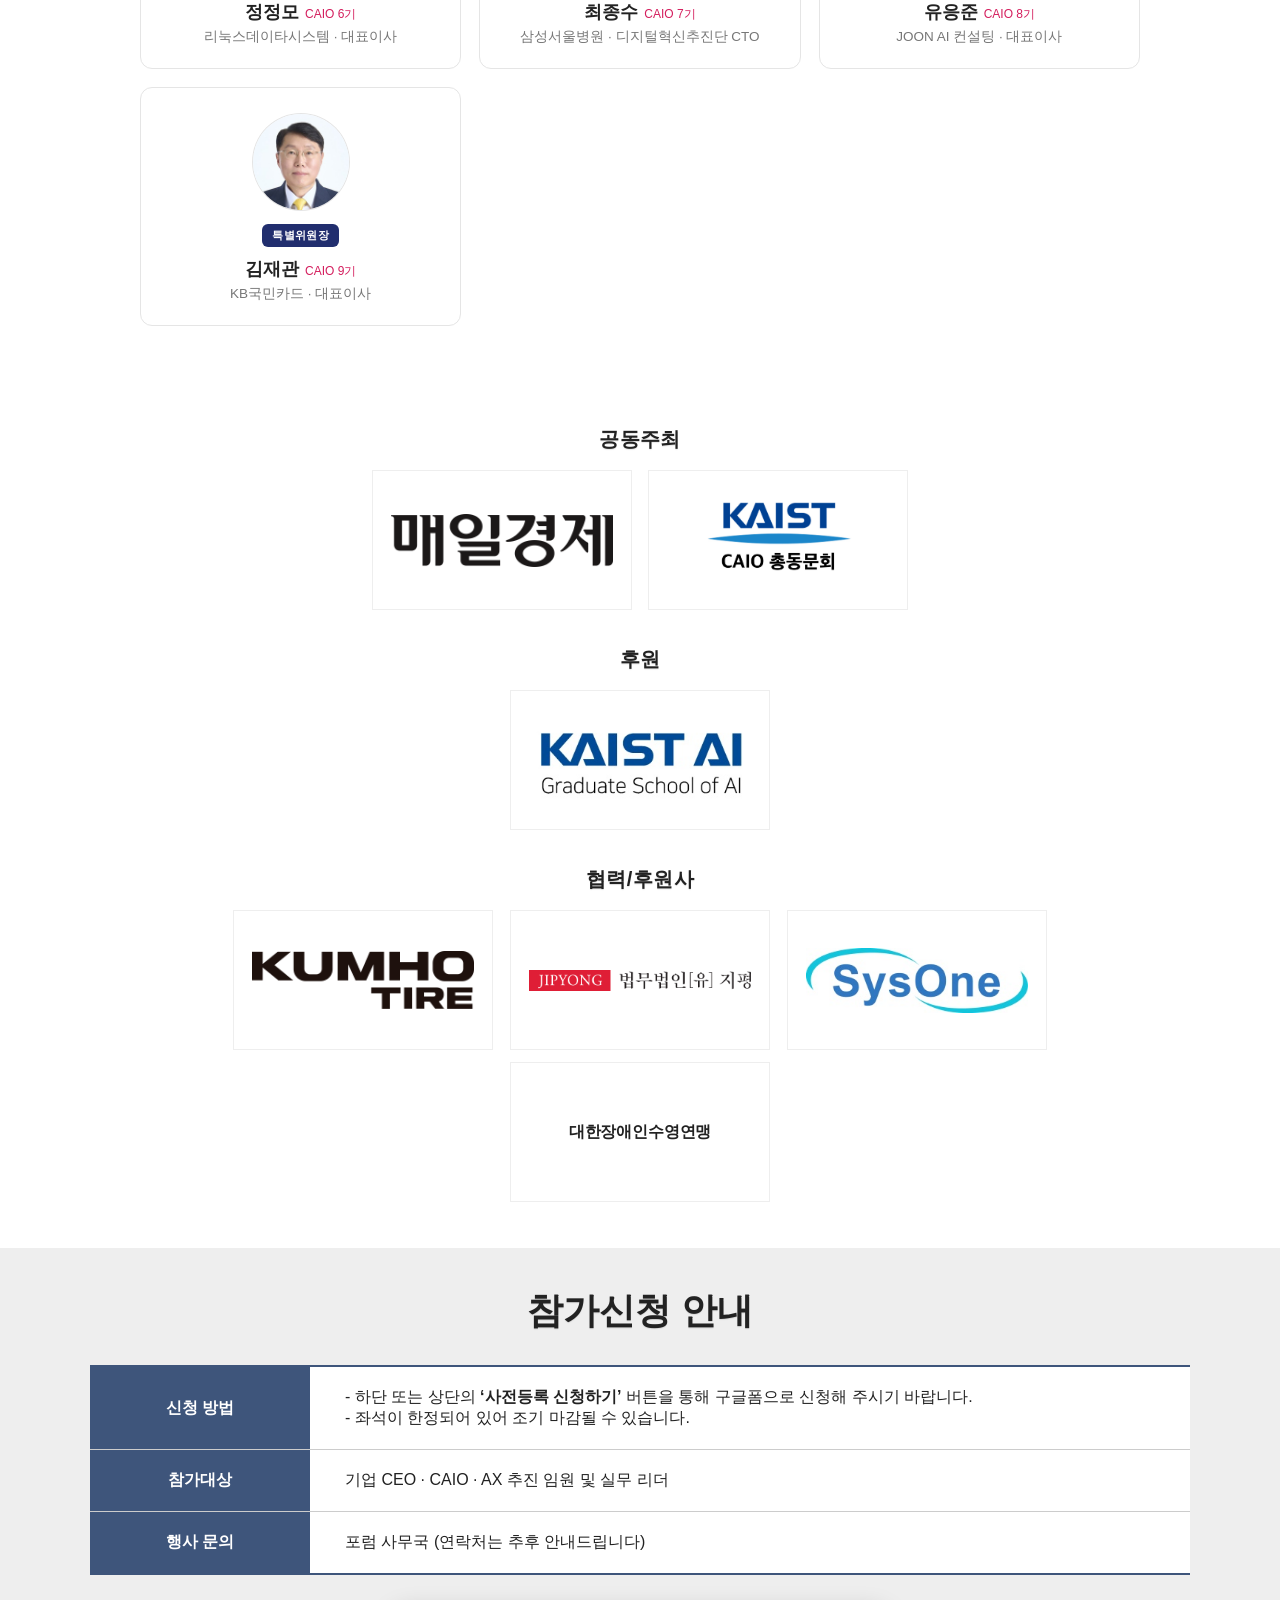
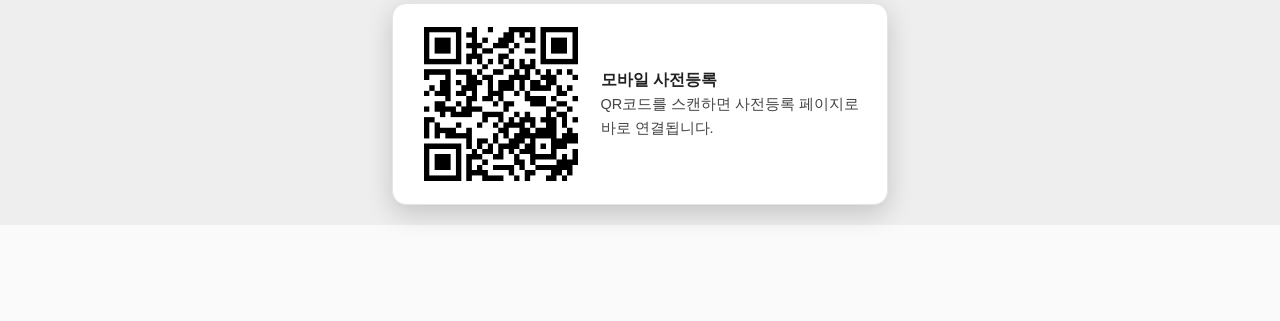
==== commit 04ea4ac9: "feat: 추진위 사진 3명 추가 (유응준·김재관·정정모) — 이니셜→실사진 교체 Co-Authored-By: Claude Fable 5 <noreply@anthropic.com>" ====
--- a/v1.html
+++ b/v1.html
@@ -249,7 +249,7 @@
     </div>
   </section>
 
-  <!-- 강사소개 -->
+  <!-- 연사 소개 -->
   <section class="teacher">
     <div class="wrap">
       <h3>연사 소개</h3>
@@ -297,10 +297,10 @@
         <div class="ccard"><div class="cph"><img src="images/comm_kimjihye.jpg" alt="김지혜"></div><span class="role">부위원장</span><div class="cnm">김지혜<span class="gi">CAIO 9기</span></div><div class="cpos">럭셔리게이트웨이 · 대표</div><div class="cdesc">럭셔리 브랜드의 글로벌 시장 진입 전략을 전문으로 합니다.</div></div>
         <div class="ccard"><div class="cph ph-init">김</div><span class="role">이사</span><div class="cnm">김일훈<span class="gi">CAIO 7기</span></div><div class="cpos">한울회계법인 · 공인회계사</div></div>
         <div class="ccard"><div class="cph"><img src="images/comm_jeongmingi.jpg" alt="정민기"></div><span class="role">이사</span><div class="cnm">정민기<span class="gi">CAIO 8기</span></div><div class="cpos">재정경제부 부총리실 · 인공지능자문관</div><div class="cdesc">부처 내 행정혁신 과제 발굴과 AI 기반 업무전환 전략 자문을 수행합니다.</div></div>
-        <div class="ccard"><div class="cph ph-init">정</div><span class="role">특별위원장</span><div class="cnm">정정모<span class="gi">CAIO 6기</span></div><div class="cpos">리눅스데이타시스템 · 대표이사</div></div>
+        <div class="ccard"><div class="cph"><img src="images/comm_jeongjeongmo.jpg" alt="정정모"></div><span class="role">특별위원장</span><div class="cnm">정정모<span class="gi">CAIO 6기</span></div><div class="cpos">리눅스데이타시스템 · 대표이사</div></div>
         <div class="ccard"><div class="cph ph-init">최</div><span class="role">특별위원장</span><div class="cnm">최종수<span class="gi">CAIO 7기</span></div><div class="cpos">삼성서울병원 · 디지털혁신추진단 CTO</div></div>
-        <div class="ccard"><div class="cph ph-init">유</div><span class="role">특별위원장</span><div class="cnm">유응준<span class="gi">CAIO 8기</span></div><div class="cpos">JOON AI 컨설팅 · 대표이사</div></div>
-        <div class="ccard"><div class="cph ph-init">김</div><span class="role">특별위원장</span><div class="cnm">김재관<span class="gi">CAIO 9기</span></div><div class="cpos">KB국민카드 · 대표이사</div></div>
+        <div class="ccard"><div class="cph"><img src="images/comm_yoeungjun.jpg" alt="유응준"></div><span class="role">특별위원장</span><div class="cnm">유응준<span class="gi">CAIO 8기</span></div><div class="cpos">JOON AI 컨설팅 · 대표이사</div></div>
+        <div class="ccard"><div class="cph"><img src="images/comm_kimjaekwan.jpg" alt="김재관"></div><span class="role">특별위원장</span><div class="cnm">김재관<span class="gi">CAIO 9기</span></div><div class="cpos">KB국민카드 · 대표이사</div></div>
       </div>
     </div>
   </section>
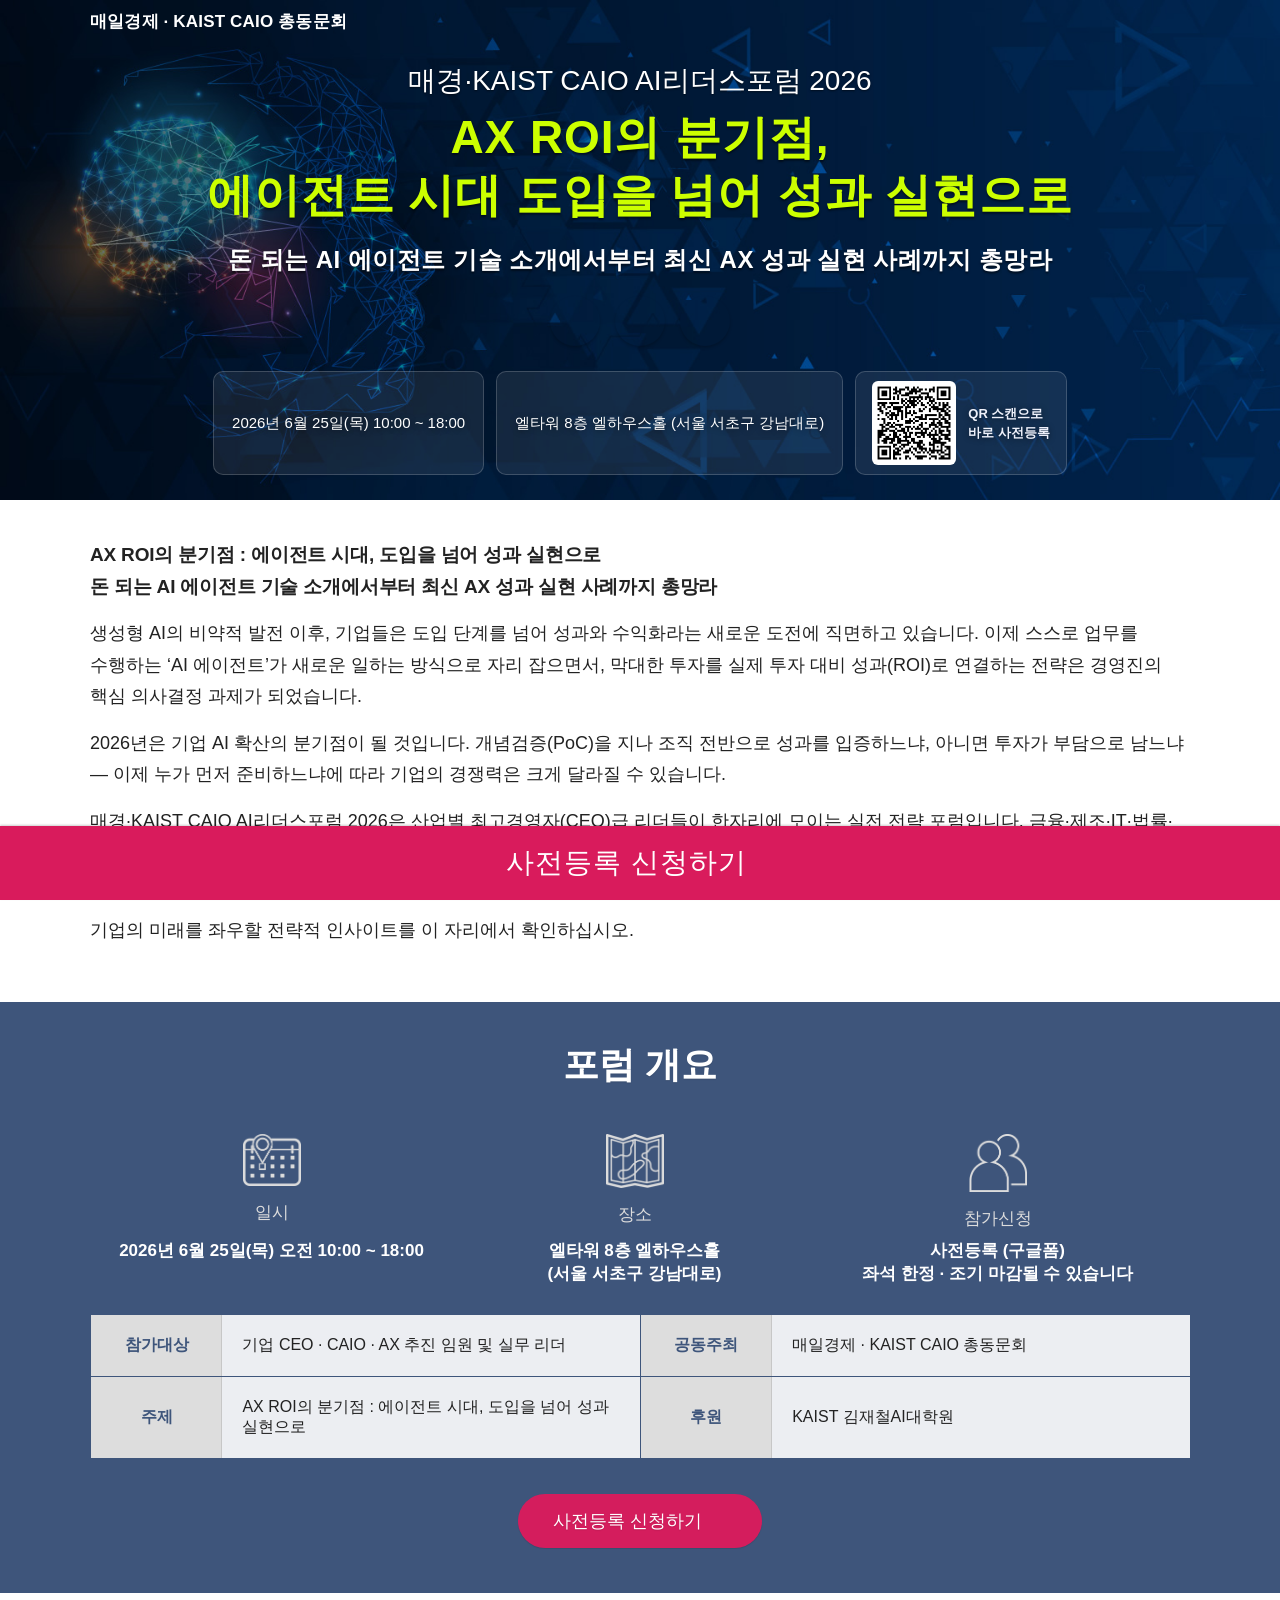
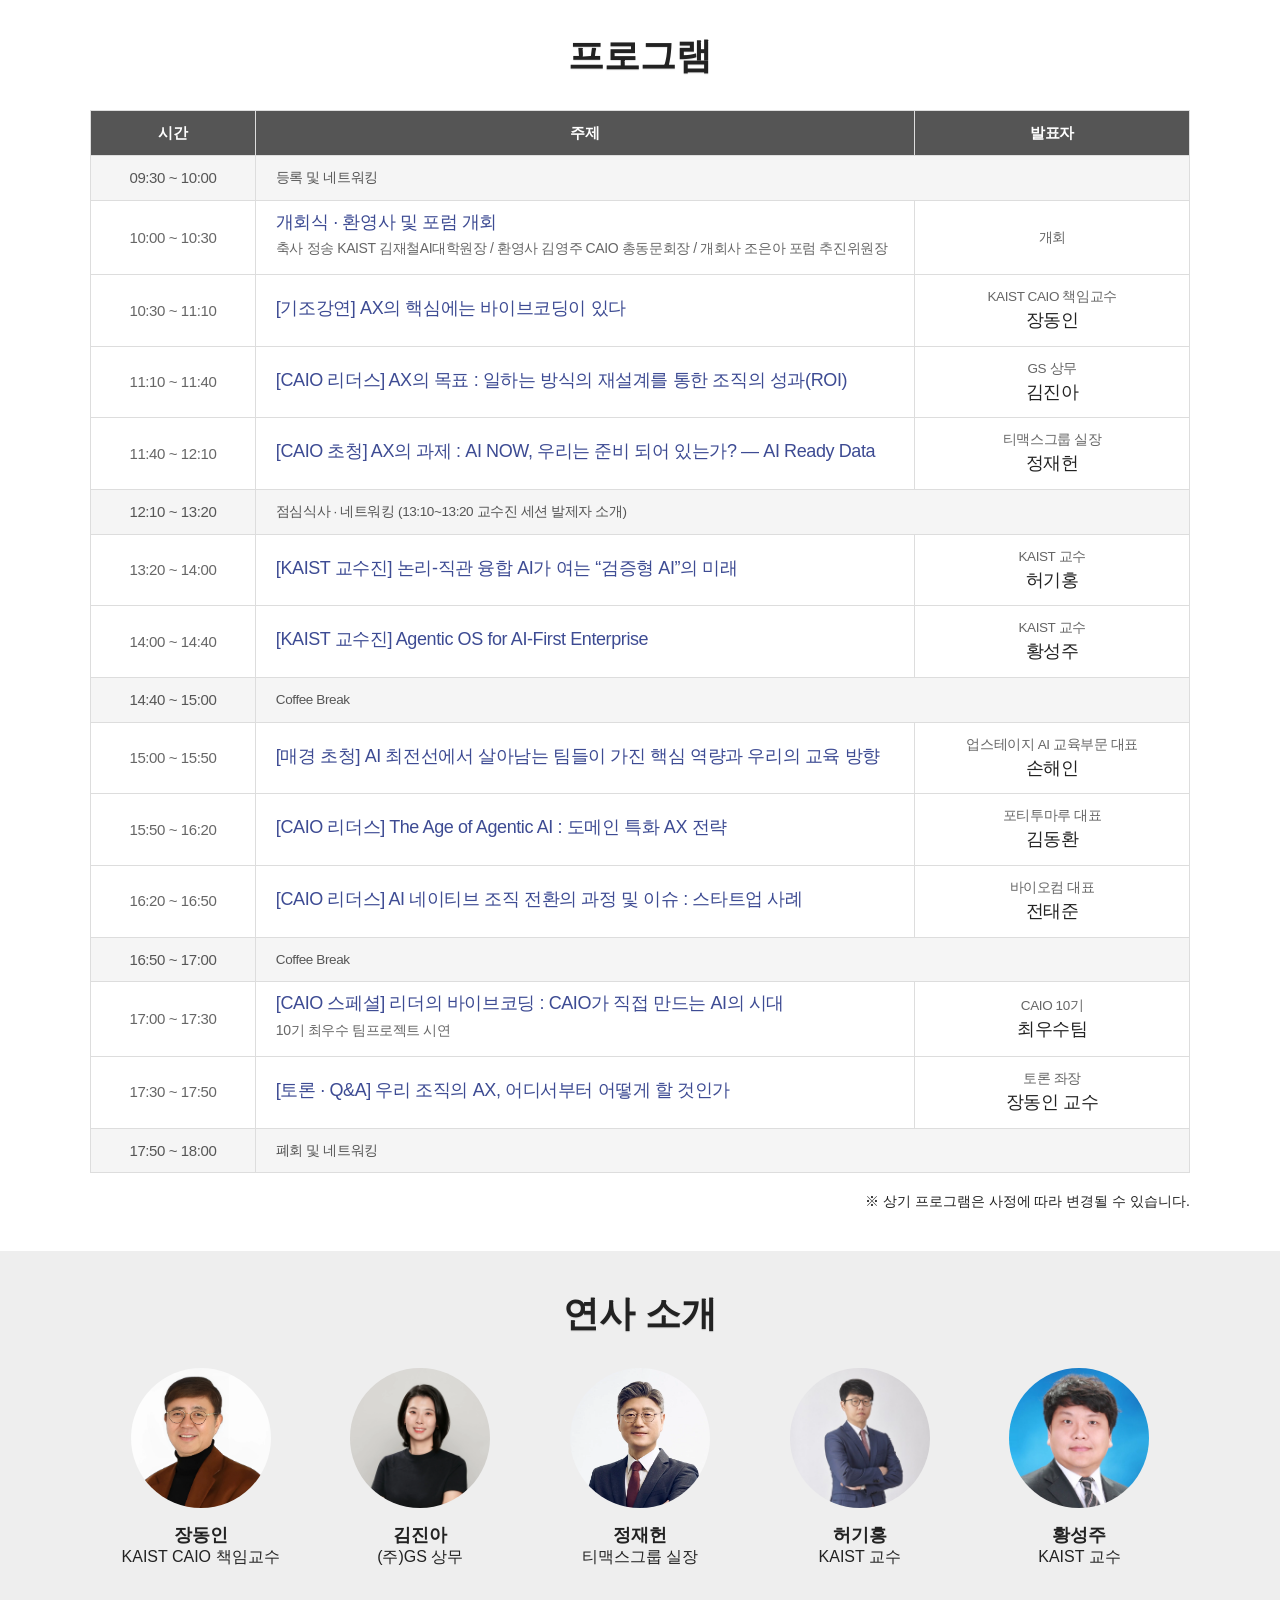
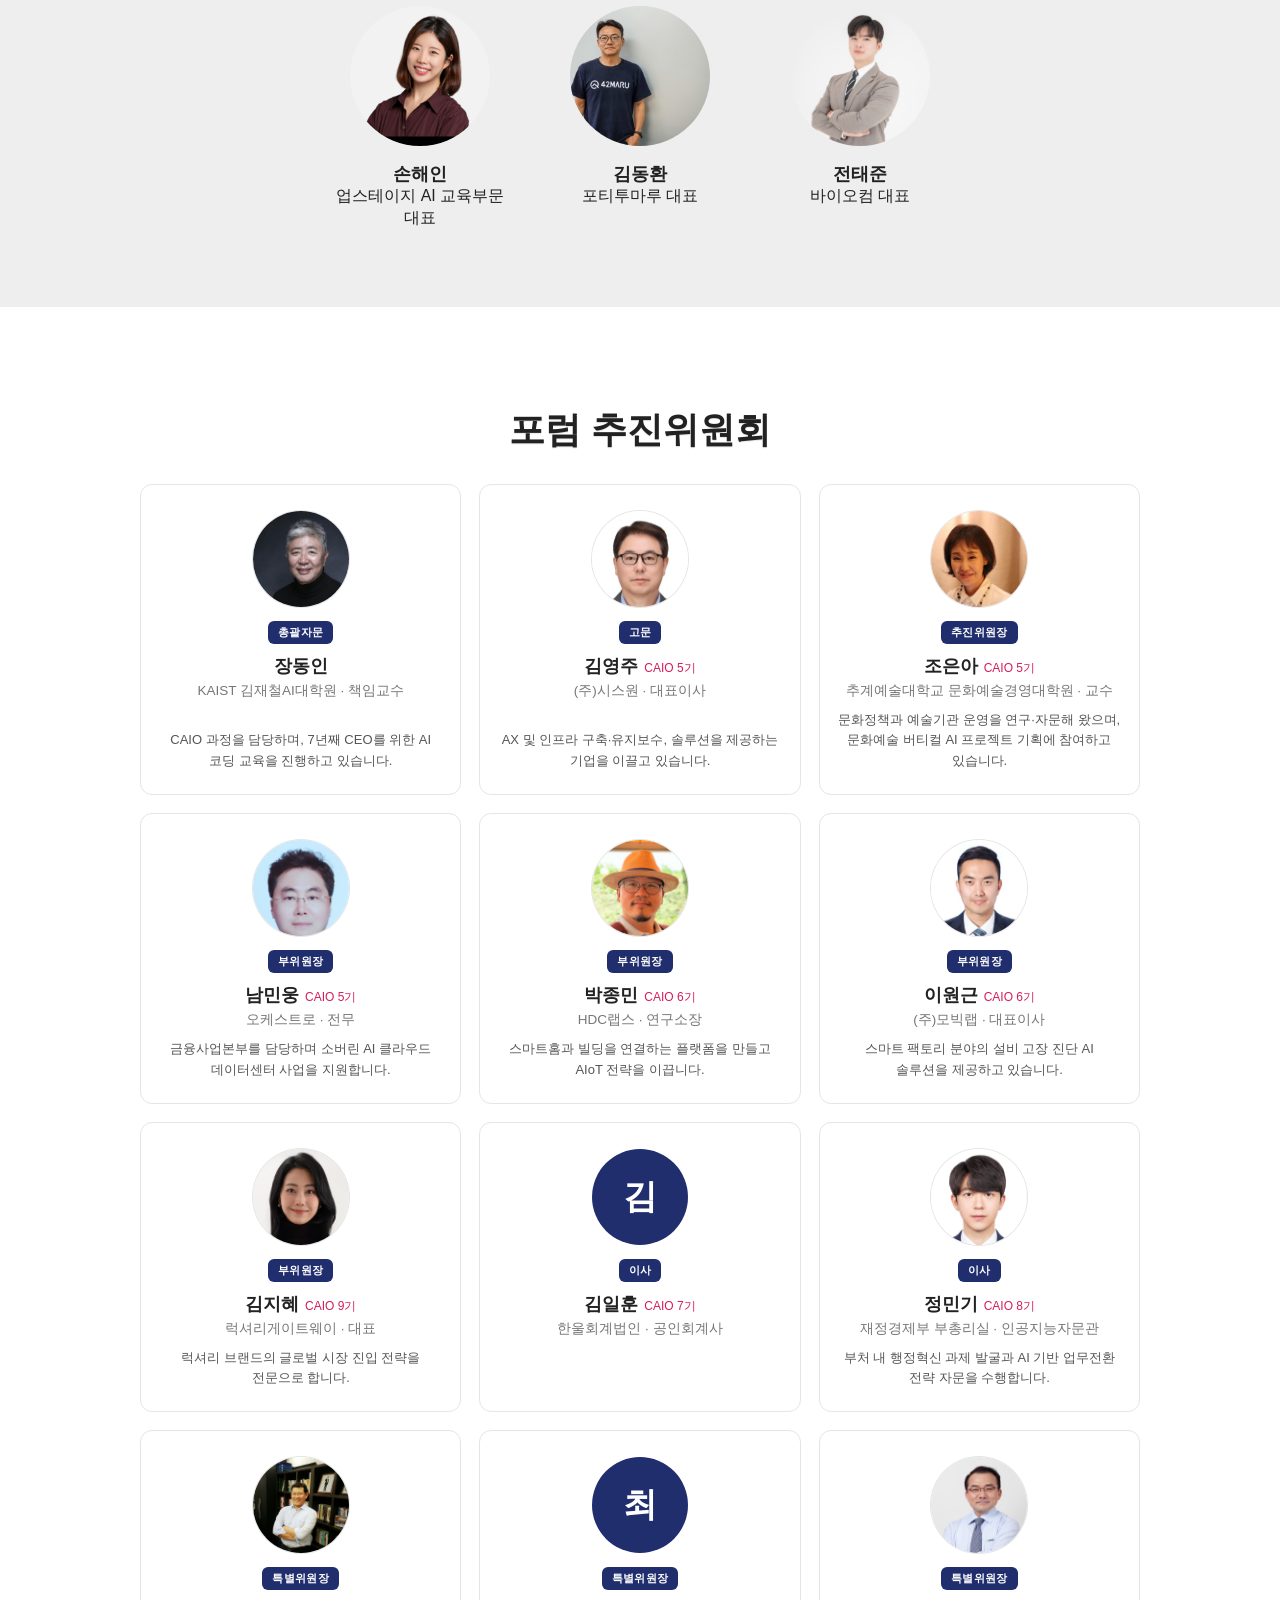
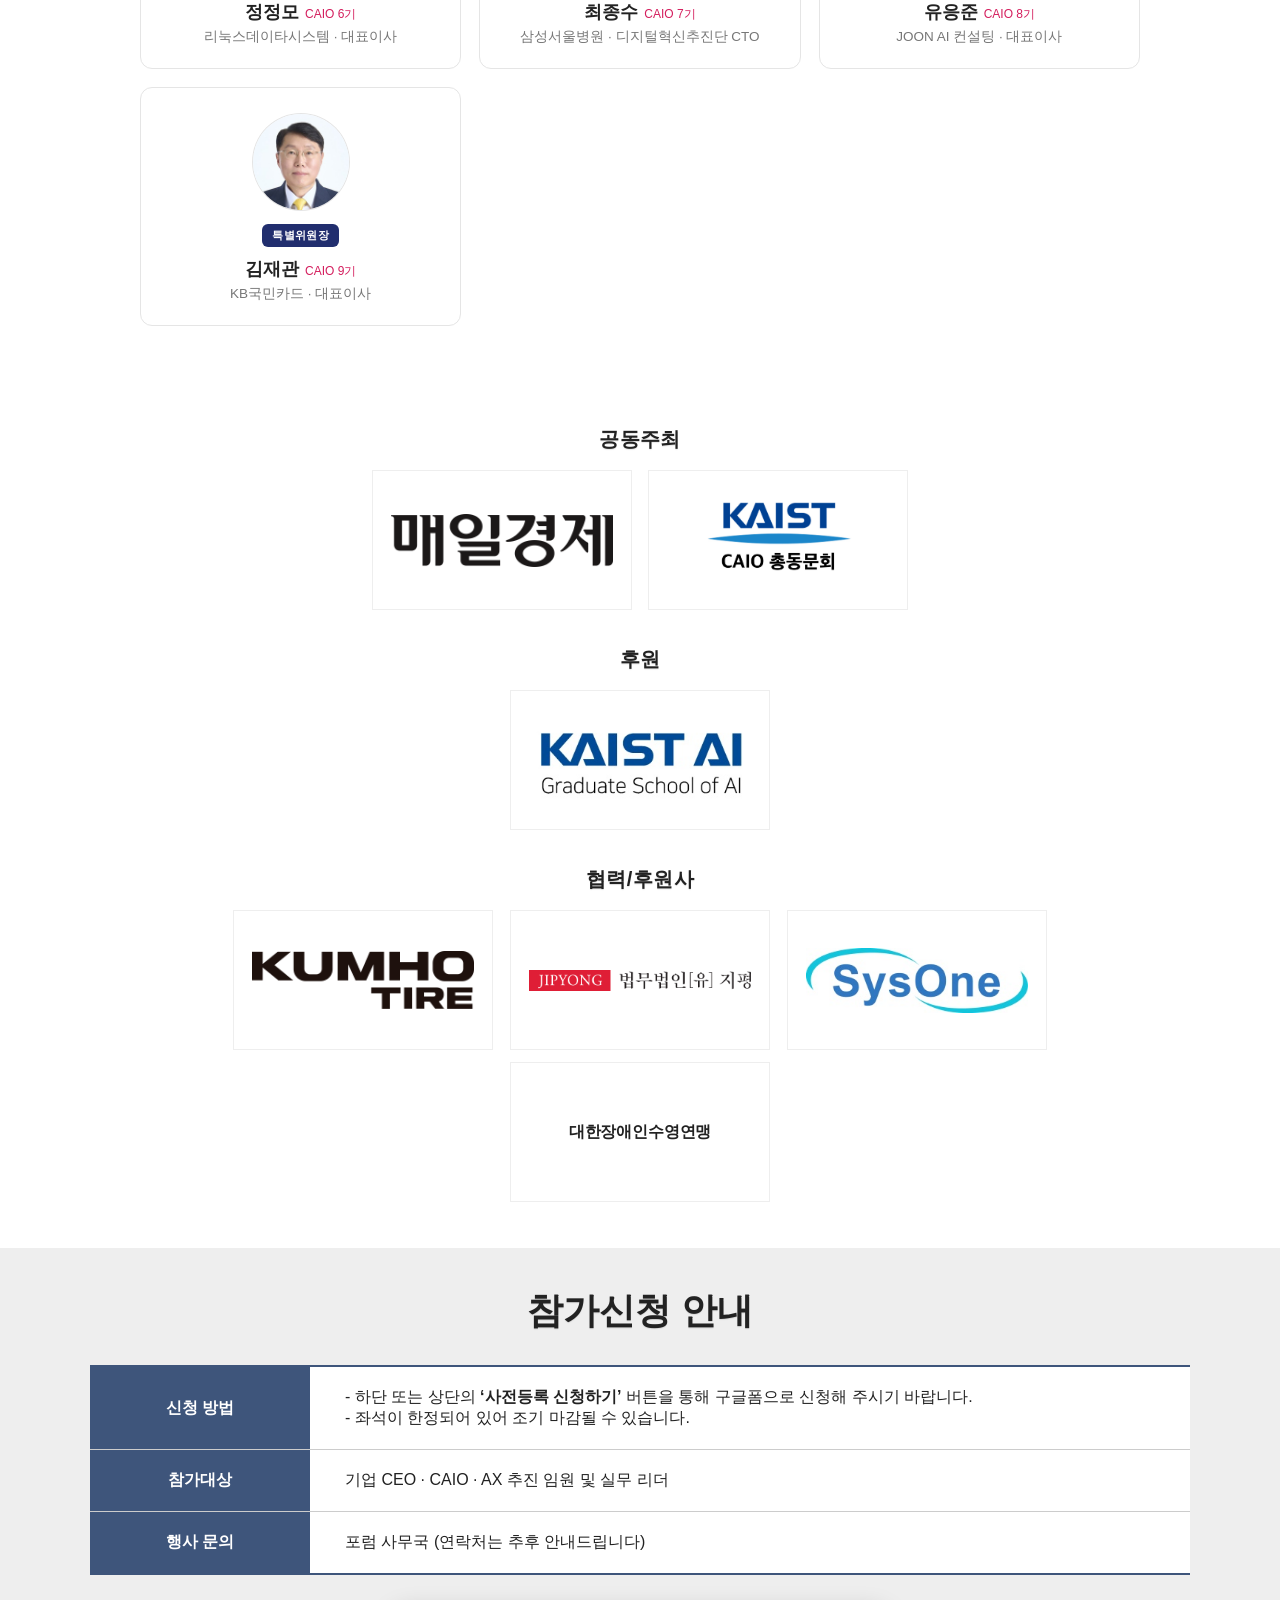
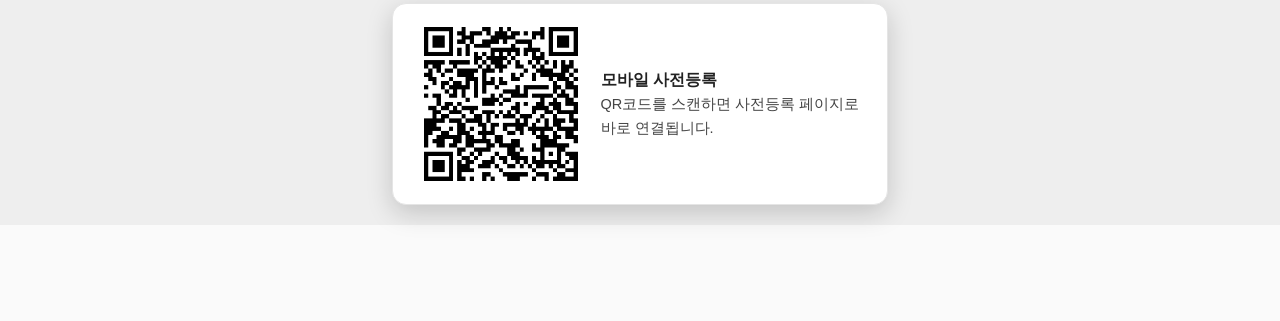
==== commit a1c66bc7: "feat: 사전등록 구글폼 연결 — 신청 버튼 3곳 + QR 폼 직행 재생성 Co-Authored-By: Claude Fable 5 <noreply@anthropic.com>" ====
--- a/v1.html
+++ b/v1.html
@@ -365,7 +365,7 @@
 
 <script>
   // ===== 구글폼 신청 링크 (받으면 이 값만 교체) =====
-  var REGISTER_URL = ""; // 예: "https://forms.gle/xxxxxxxx"
+  var REGISTER_URL = "https://docs.google.com/forms/d/e/1FAIpQLScuz4HVtLLdzOOgcEcVKXNpfKAYTQOdwJYebZCxMklvXIc5TQ/viewform";
 
   $(function(){
     // 신청 버튼 동작
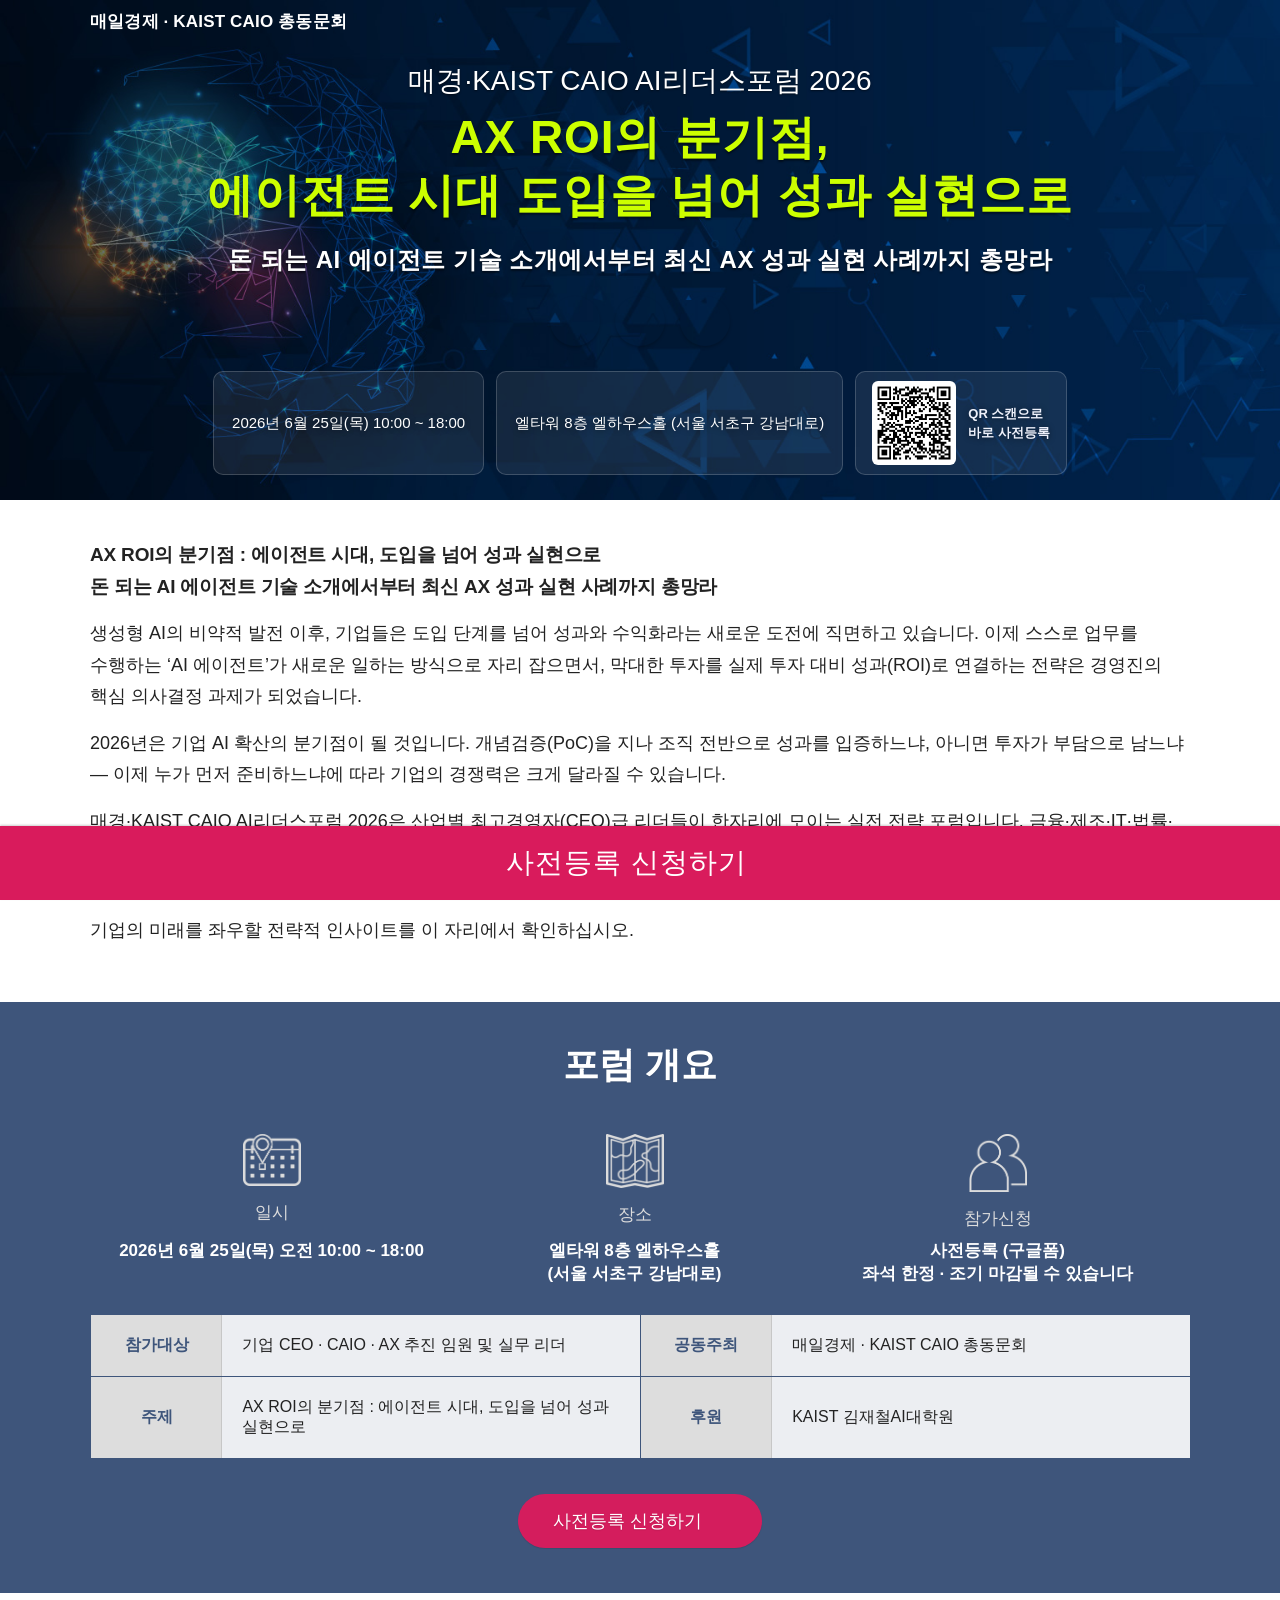
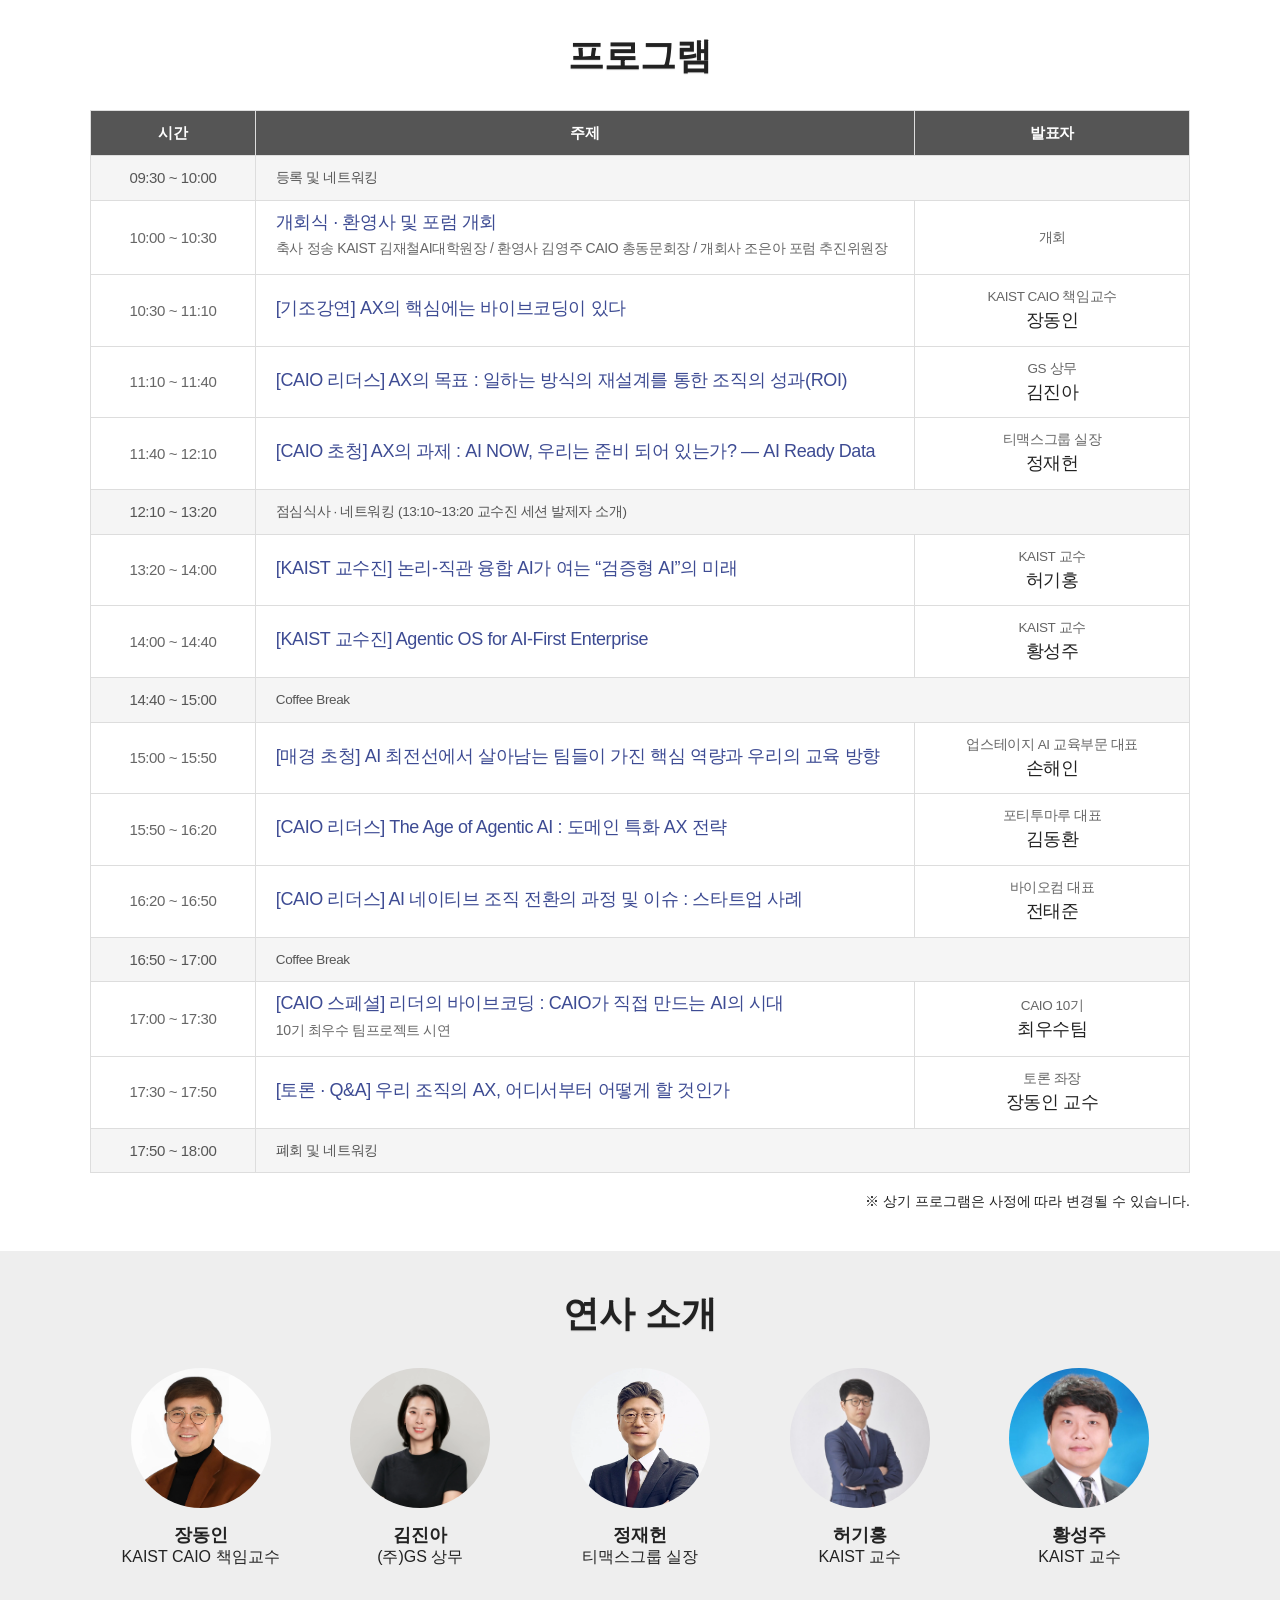
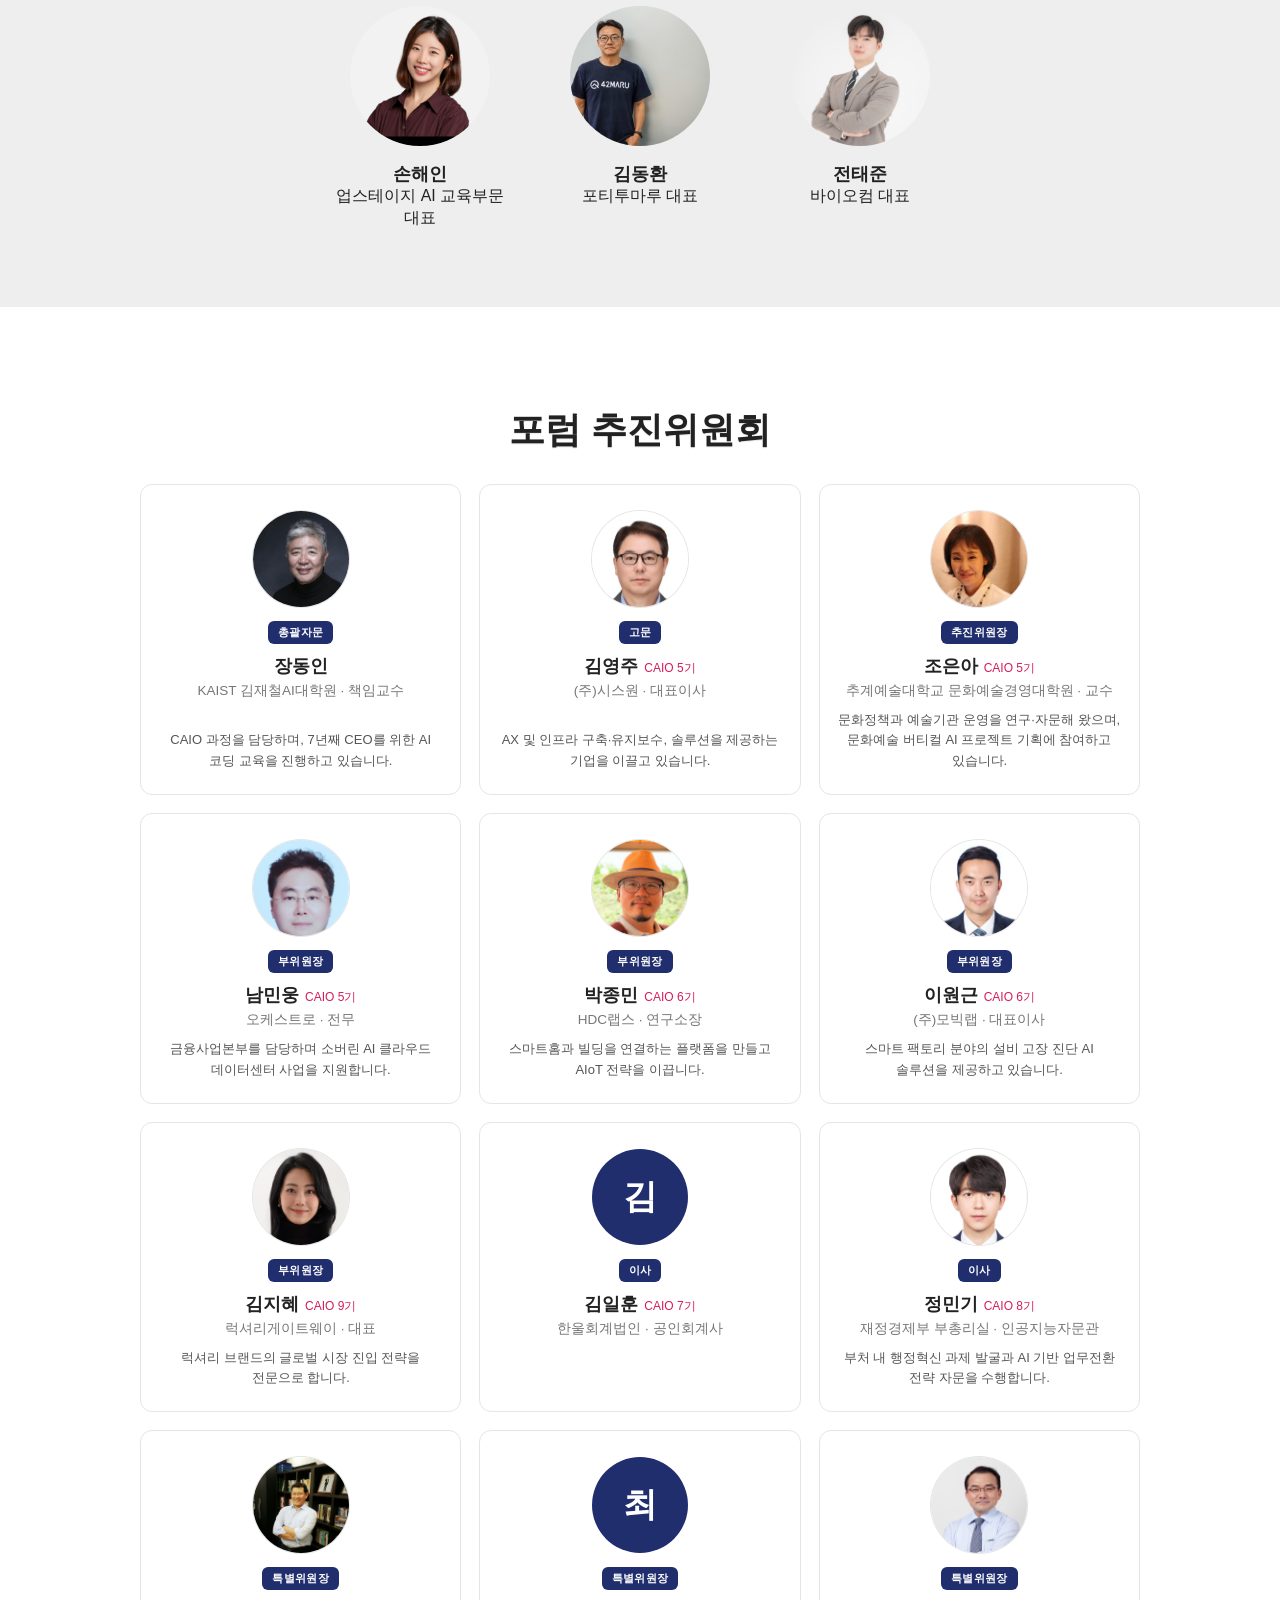
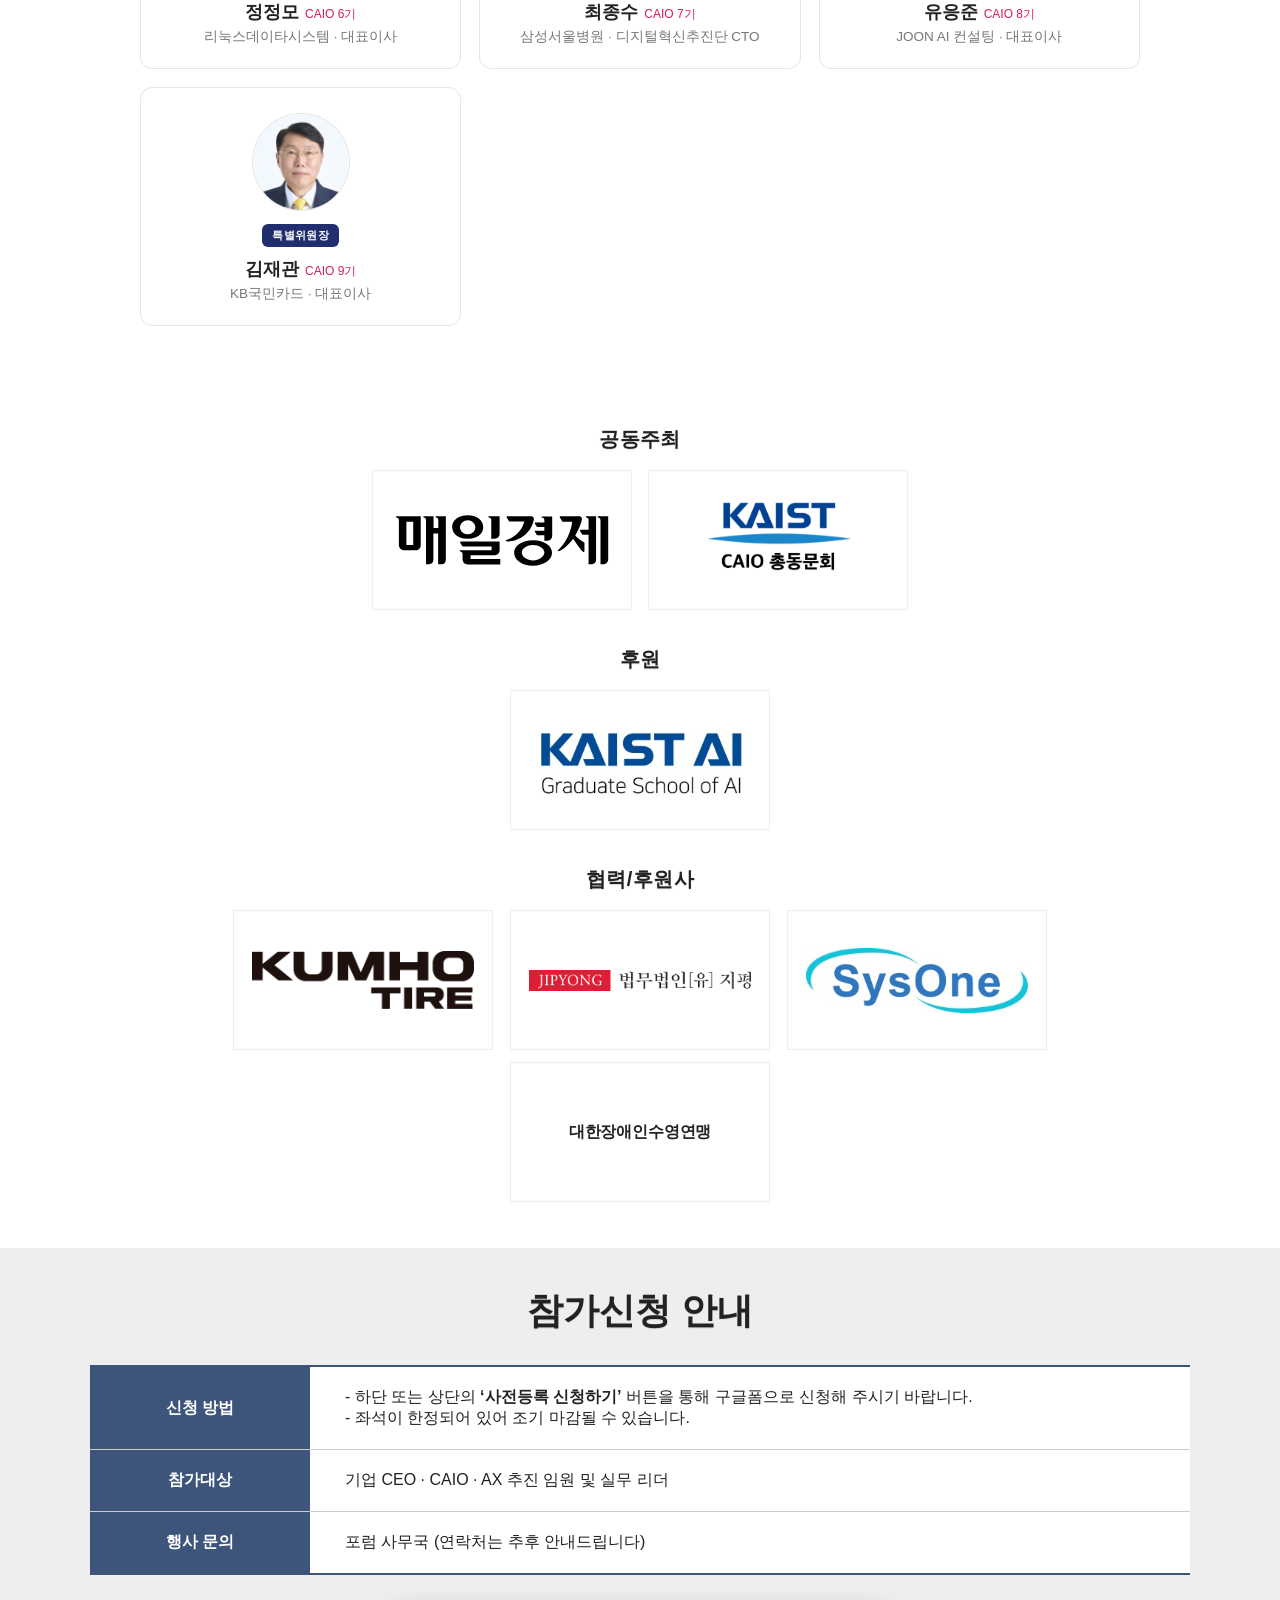
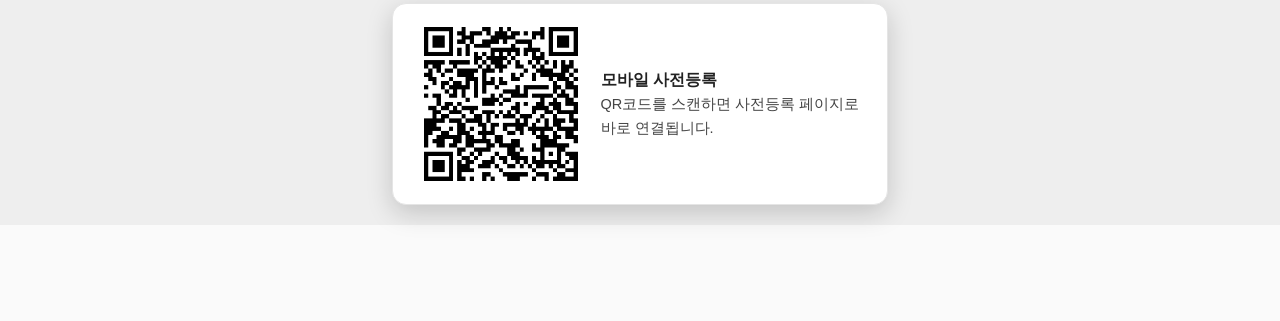
==== commit e942ecd7: "fix: 매일경제 로고를 mk.co.kr 현행 공식 SVG로 교체 (사이트 헤더 원본 추출) Co-Authored-By: Claude Fable 5 <noreply@anthropi" ====
--- a/v1.html
+++ b/v1.html
@@ -310,7 +310,7 @@
     <div class="wrap">
       <h3>공동주최</h3>
       <div class="list_partner">
-        <span class="thumb_partner"><img src="images/logo_mk_wide.png" alt="매일경제"></span>
+        <span class="thumb_partner"><img src="images/logo_mk_official.svg" alt="매일경제" style="max-height:44px;"></span>
         <span class="thumb_partner"><a href="http://www.kaist.ac.kr/kr/" target="_blank" rel="noopener"><img src="images/logo_kaist.jpg" alt="KAIST CAIO 총동문회"></a></span>
       </div>
       <h3>후원</h3>
